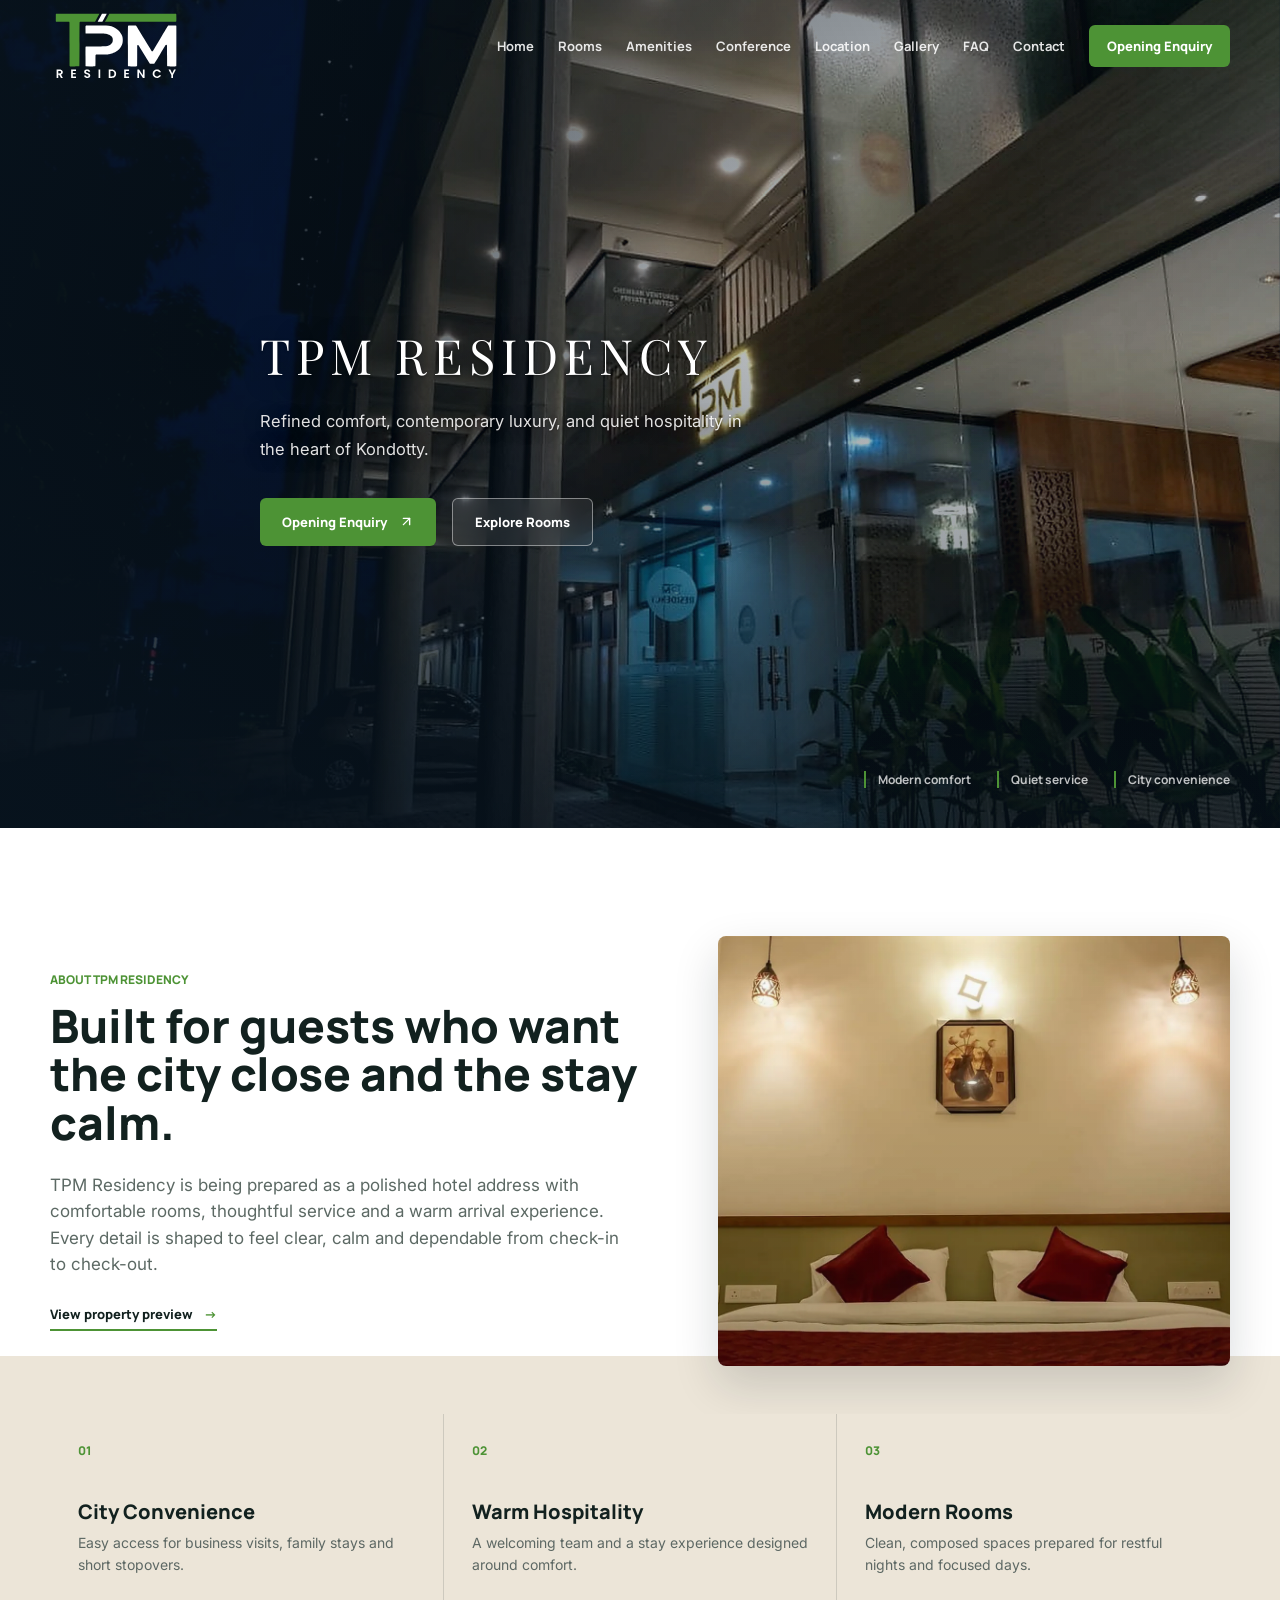
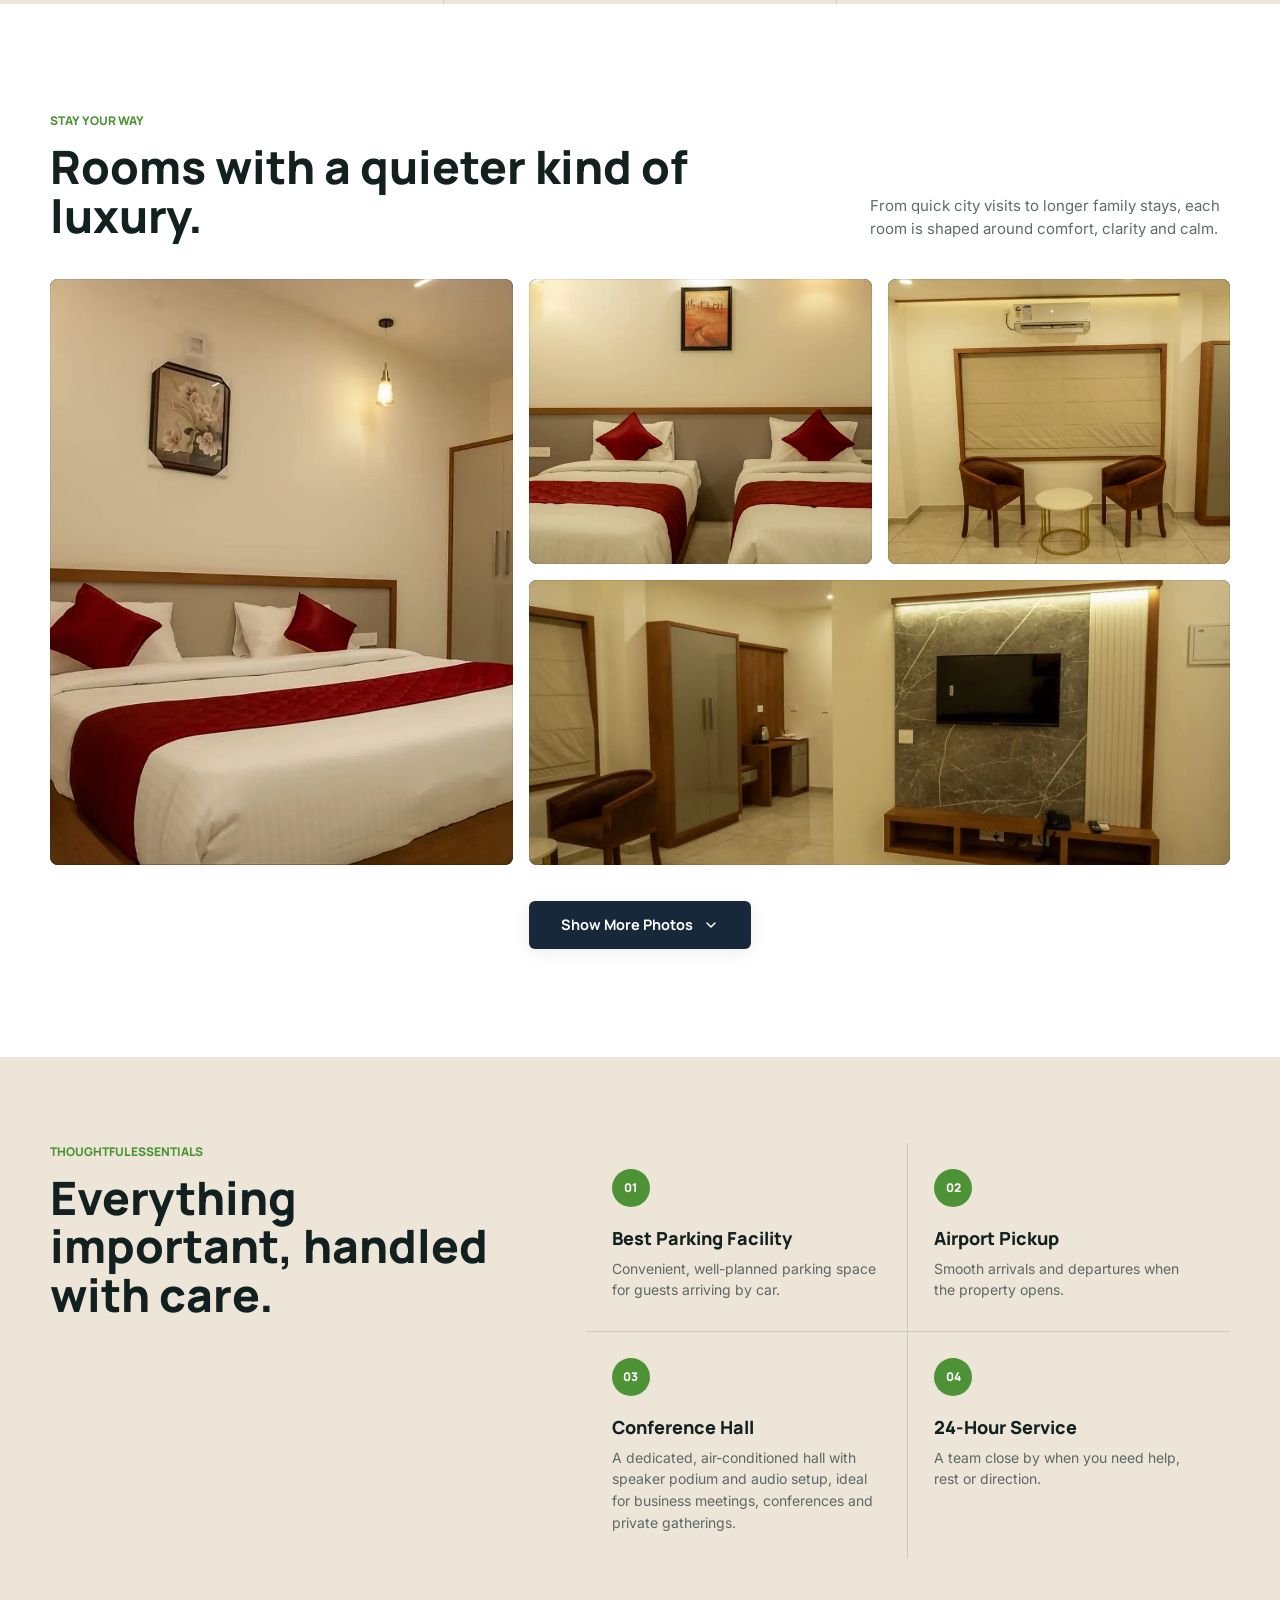
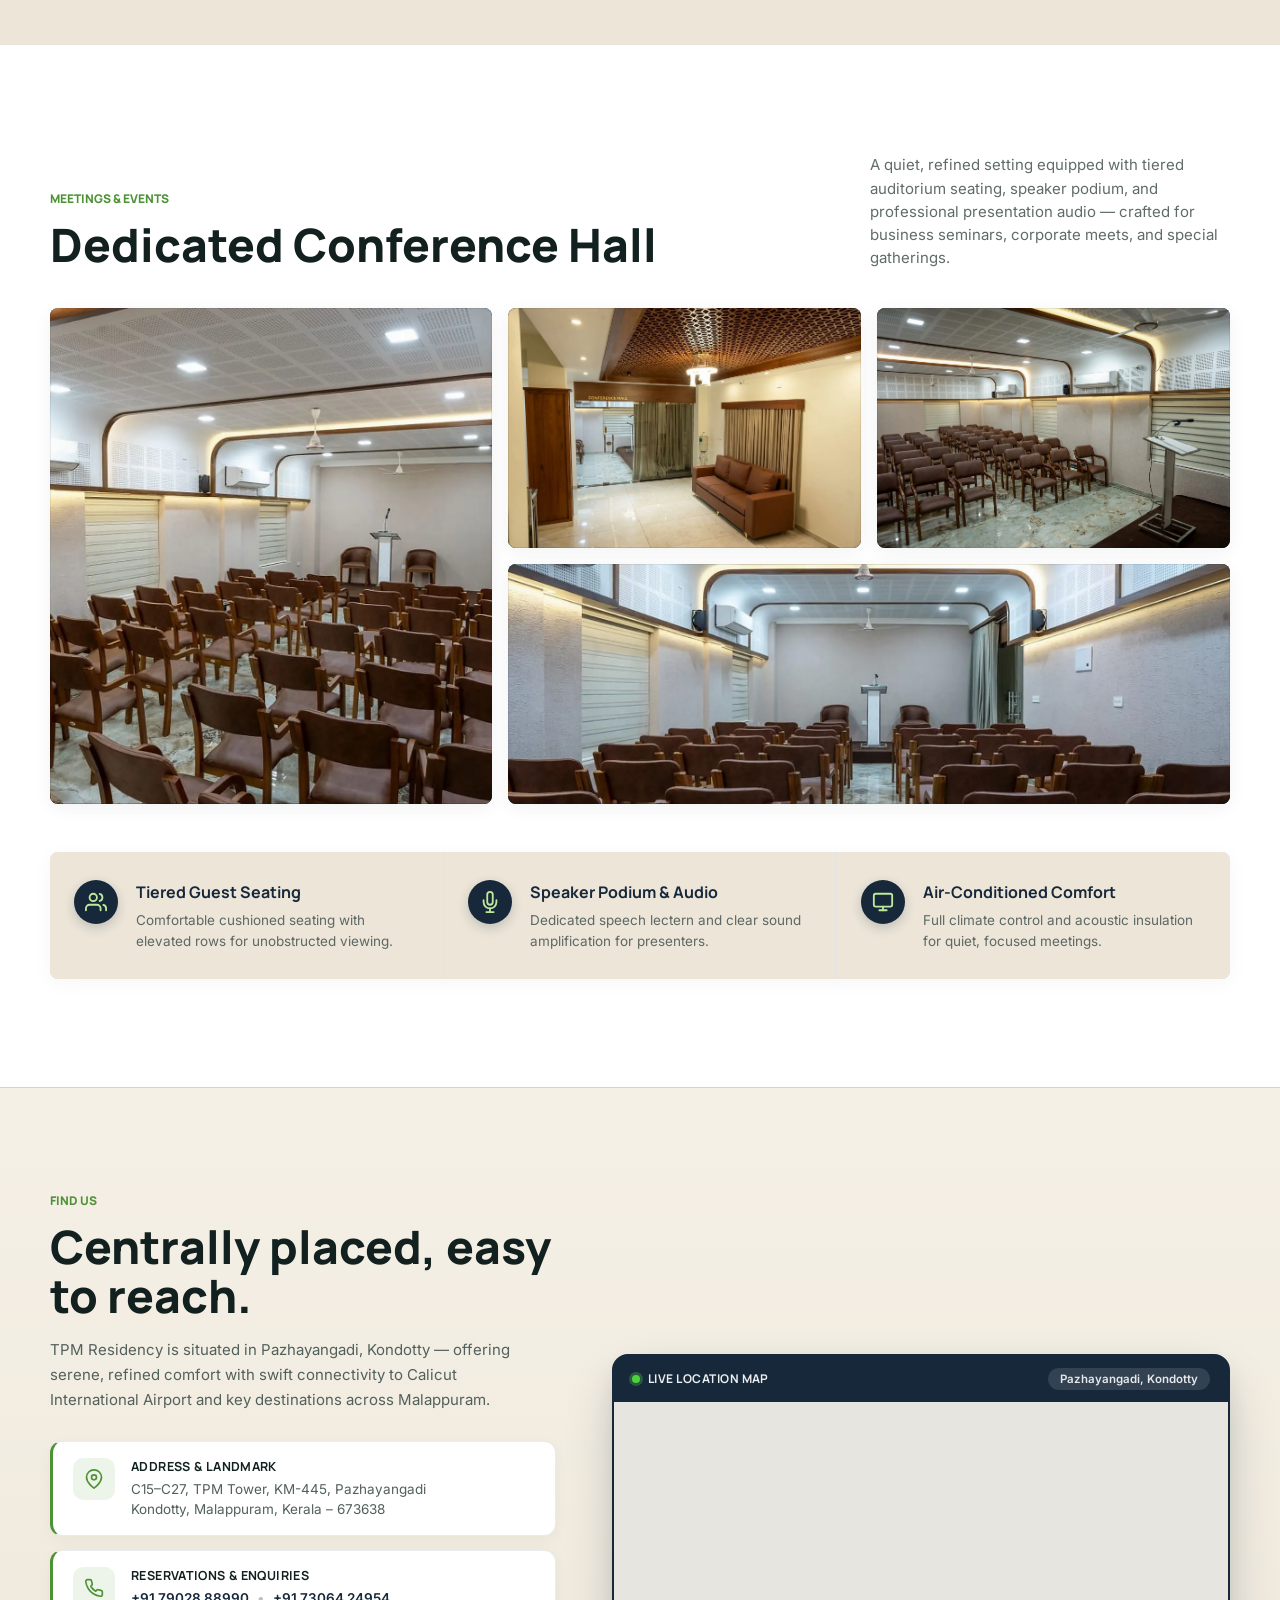
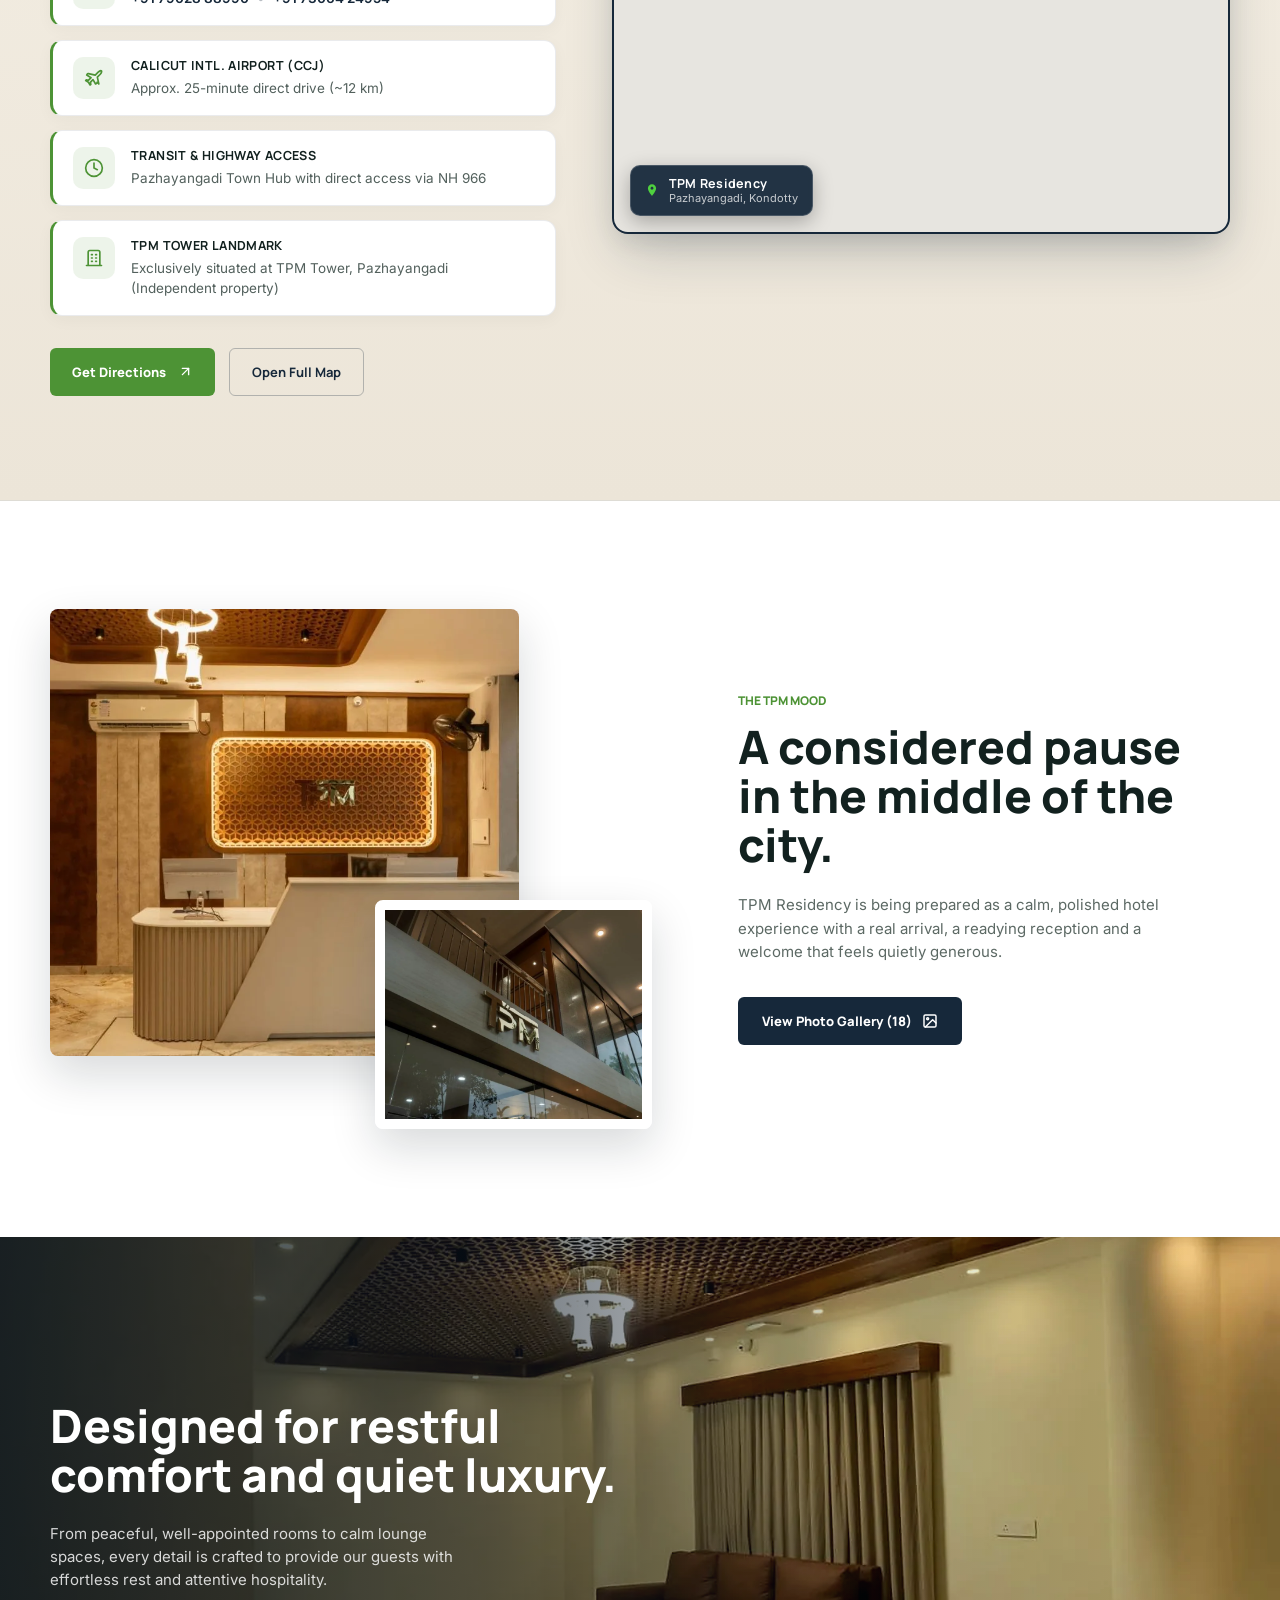
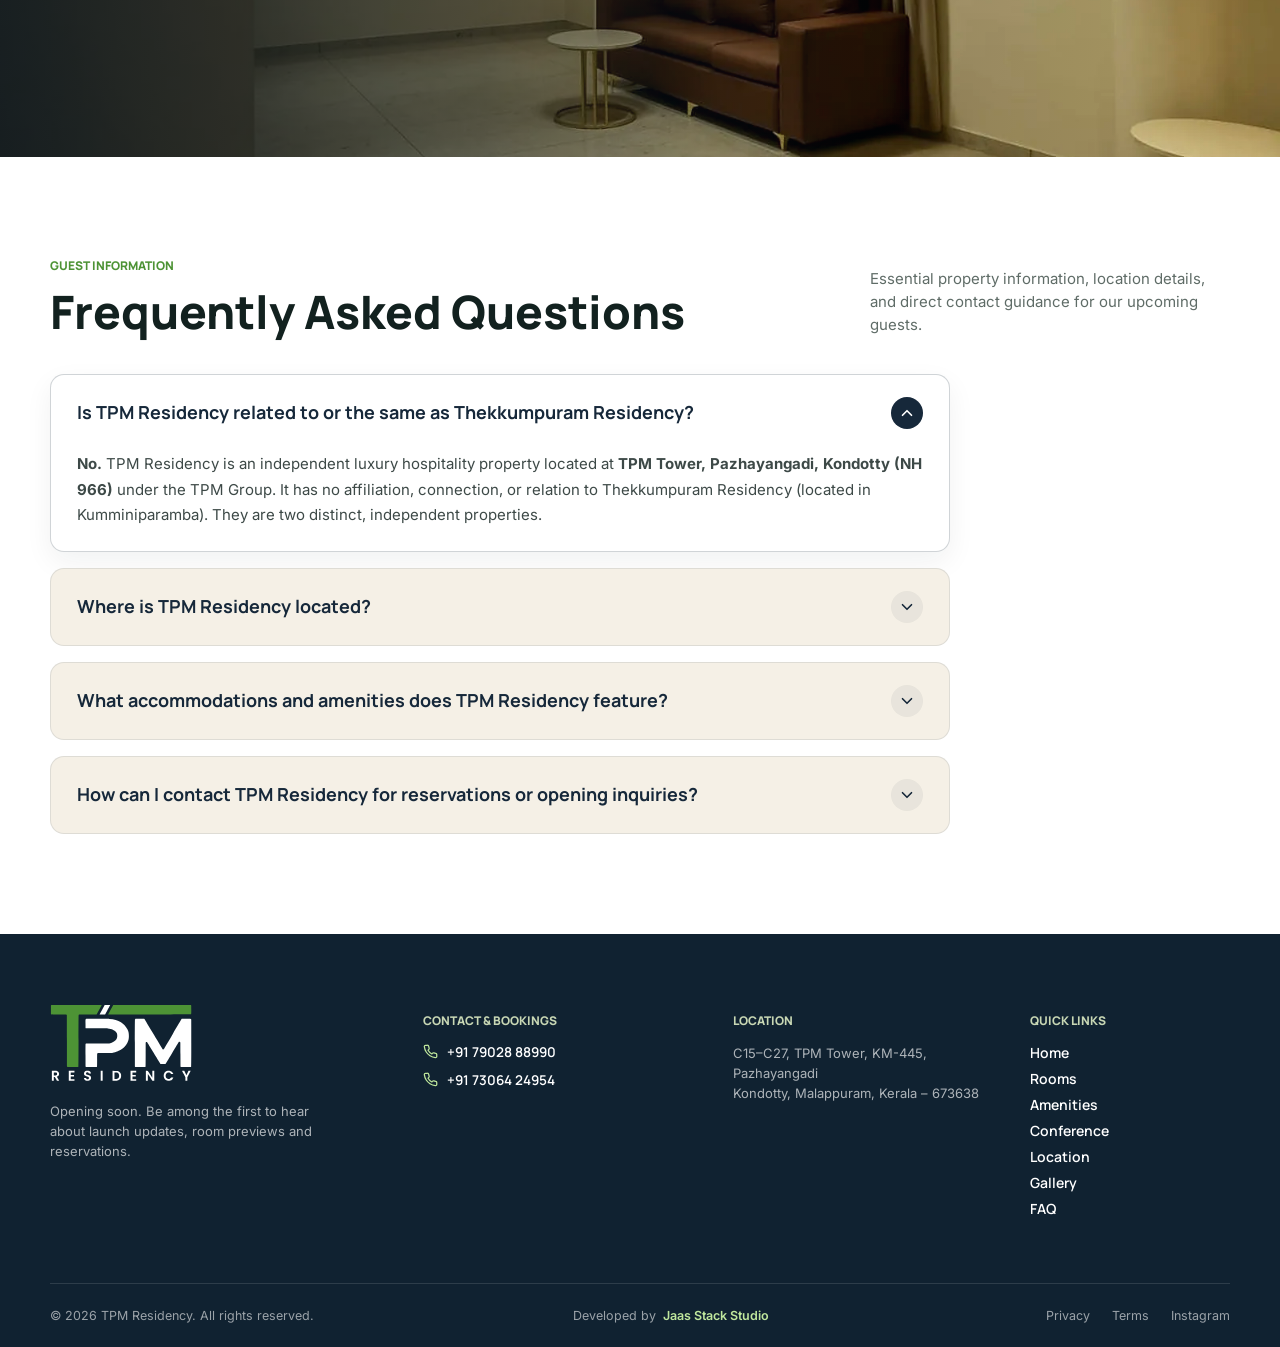
==== index.html @ 8d9a2211 "feat(seo): disambiguate entity from Thekkumpuram, add FAQ section & schema, and update search thumbn" ====
<!doctype html>
<html lang="en">

<head>
  <meta charset="utf-8">
  <meta name="viewport" content="width=device-width, initial-scale=1, viewport-fit=cover">

  <!-- Primary SEO Meta Tags -->
  <title>TPM Residency | Luxury Hotel &amp; Rooms in Kondotty, Malappuram</title>
  <meta name="title" content="TPM Residency | Luxury Hotel &amp; Rooms in Kondotty, Malappuram">
  <meta name="description" content="TPM Residency is a premier hotel in Pazhayangadi, Kondotty offering luxury rooms near Kondotty and Calicut International Airport (CCJ), Malappuram. Modern AC rooms, dedicated conference hall &amp; 24-hour service. Opening soon.">
  <meta name="keywords" content="TPM, TPM Residency, TPM hotel, TPM rooms, hotels near kondotty, hotels in kondotty, rooms near kondotty, rooms in kondotty, hotel booking kondotty, luxury hotel kondotty, hotel in pazhayangadi, hotels near calicut airport, CCJ airport hotel, stay in malappuram kerala">
  <meta name="author" content="TPM Residency">
  <meta name="robots" content="index, follow, max-snippet:-1, max-image-preview:large, max-video-preview:-1">
  <link rel="canonical" href="https://tpmresidency.com/">

  <!-- Open Graph / Facebook / WhatsApp / LinkedIn -->
  <meta property="og:type" content="website">
  <meta property="og:url" content="https://tpmresidency.com/">
  <meta property="og:title" content="TPM Residency | Luxury Hotel &amp; Rooms Near Kondotty">
  <meta property="og:description" content="Contemporary luxury hotel and modern rooms in Pazhayangadi, Kondotty near Calicut International Airport (CCJ), Malappuram. Opening soon.">
  <meta property="og:image" content="https://tpmresidency.com/pictures/Others/photo_2026-10-21_13-35-55.webp">
  <meta property="og:image:secure_url" content="https://tpmresidency.com/pictures/Others/photo_2026-10-21_13-35-55.webp">
  <meta property="og:image:type" content="image/webp">
  <meta property="og:image:width" content="1280">
  <meta property="og:image:height" content="853">
  <meta property="og:image:alt" content="TPM Residency Luxury Hotel Illuminated Front Entrance and Facade in Kondotty">
  <meta property="og:site_name" content="TPM Residency">
  <meta property="og:locale" content="en_IN">

  <!-- Twitter Card -->
  <meta name="twitter:card" content="summary_large_image">
  <meta name="twitter:url" content="https://tpmresidency.com/">
  <meta name="twitter:title" content="TPM Residency | Luxury Hotel &amp; Rooms in Kondotty">
  <meta name="twitter:description" content="Modern luxury rooms, dedicated conference hall and airport proximity at TPM Residency, Pazhayangadi, Kondotty. Opening soon.">
  <meta name="twitter:image" content="https://tpmresidency.com/pictures/Others/photo_2026-10-21_13-35-55.webp">
  <meta name="twitter:image:alt" content="TPM Residency Luxury Hotel Illuminated Front Entrance and Facade in Kondotty">

  <!-- Google Search Result Thumbnail Directive -->
  <meta name="thumbnail" content="https://tpmresidency.com/pictures/Others/photo_2026-10-21_13-35-55.webp">
  <link rel="image_src" href="https://tpmresidency.com/pictures/Others/photo_2026-10-21_13-35-55.webp">

  <!-- Geo-Targeting & Local SEO -->
  <meta name="geo.region" content="IN-KL">
  <meta name="geo.placename" content="Pazhayangadi, Kondotty, Malappuram, Kerala">
  <meta name="geo.position" content="11.148234;75.963185">
  <meta name="ICBM" content="11.148234, 75.963185">

  <!-- Mobile Browser & PWA Styling -->
  <meta name="theme-color" content="#0e1c28">
  <meta name="apple-mobile-web-app-capable" content="yes">
  <meta name="apple-mobile-web-app-status-bar-style" content="black-translucent">
  <meta name="apple-mobile-web-app-title" content="TPM Residency">
  <meta name="format-detection" content="telephone=no">

  <!-- Favicons & Touch Icons -->
  <link rel="icon" href="/favicon.ico" sizes="any">
  <link rel="icon" type="image/svg+xml" href="/Logo%20folder/tpm-residency-logo.svg">
  <link rel="icon" type="image/png" sizes="48x48" href="/favicon-48x48.png">
  <link rel="icon" type="image/png" sizes="192x192" href="/favicon-192x192.png">
  <link rel="apple-touch-icon" sizes="180x180" href="/apple-touch-icon.png">
  <link rel="manifest" href="/site.webmanifest">

  <!-- Fonts Preconnect & Stylesheet -->
  <link rel="preconnect" href="https://fonts.googleapis.com">
  <link rel="preconnect" href="https://fonts.gstatic.com" crossorigin>
  <link
    href="https://fonts.googleapis.com/css2?family=Manrope:wght@400;500;600;700;800&family=Inter:wght@400;500;600;700&family=Playfair+Display:wght@400;500;600;700&display=swap"
    rel="stylesheet">
  <link rel="preload" as="image" type="image/webp" href="assets/tpm-hero-entrance.webp">
  <link rel="stylesheet" href="styles.css?v=8.0">

  <!-- Schema.org Structured Data (JSON-LD) for Rich Google Search Snippets & Disambiguation -->
  <script type="application/ld+json">
  {
    "@context": "https://schema.org",
    "@type": "Hotel",
    "name": "TPM Residency",
    "legalName": "TPM Residency",
    "alternateName": [
      "TPM",
      "TPM Hotel",
      "TPM Residency Kondotty",
      "TPM Rooms Kondotty",
      "TPM Tower Kondotty"
    ],
    "disambiguatingDescription": "TPM Residency is an independent premier hotel located at TPM Tower, Pazhayangadi, Kondotty, Malappuram. It is an independent establishment under the TPM Group and is completely separate from and not affiliated with or known as Thekkumpuram Residency in Kumminiparamba.",
    "url": "https://tpmresidency.com/",
    "logo": "https://tpmresidency.com/Logo%20folder/tpm-residency-logo.svg",
    "image": [
      "https://tpmresidency.com/pictures/Others/photo_2026-10-21_13-35-55.webp",
      "https://tpmresidency.com/pictures/building_clean.webp"
    ],
    "photo": "https://tpmresidency.com/pictures/Others/photo_2026-10-21_13-35-55.webp",
    "primaryImageOfPage": {
      "@type": "ImageObject",
      "contentUrl": "https://tpmresidency.com/pictures/Others/photo_2026-10-21_13-35-55.webp",
      "url": "https://tpmresidency.com/pictures/Others/photo_2026-10-21_13-35-55.webp",
      "width": 1280,
      "height": 853,
      "caption": "TPM Residency Luxury Hotel Illuminated Front Entrance and Facade - Pazhayangadi, Kondotty"
    },
    "description": "TPM Residency is a premier luxury hotel in Pazhayangadi, Kondotty offering modern AC rooms near Calicut International Airport (CCJ), Malappuram. Modern AC rooms, dedicated conference hall & 24-hour service.",
    "telephone": "+91 79028 88990",
    "email": "tpmresidency@gmail.com",
    "address": {
      "@type": "PostalAddress",
      "streetAddress": "C15-C27, TPM Tower, KM-445, Pazhayangadi",
      "addressLocality": "Kondotty",
      "addressRegion": "Kerala",
      "postalCode": "673638",
      "addressCountry": "IN"
    },
    "geo": {
      "@type": "GeoCoordinates",
      "latitude": 11.148234,
      "longitude": 75.963185
    },
    "hasMap": "https://maps.app.goo.gl/NvBLo88pH2fmMWxT8",
    "parentOrganization": {
      "@type": "Organization",
      "name": "TPM Group",
      "url": "https://tpmresidency.com/"
    },
    "sameAs": [
      "https://maps.app.goo.gl/NvBLo88pH2fmMWxT8"
    ],
    "amenityFeature": [
      {
        "@type": "LocationFeatureSpecification",
        "name": "parking",
        "value": true
      },
      {
        "@type": "LocationFeatureSpecification",
        "name": "conference hall",
        "value": true
      },
      {
        "@type": "LocationFeatureSpecification",
        "name": "24-hour service",
        "value": true
      },
      {
        "@type": "LocationFeatureSpecification",
        "name": "airport pickup",
        "value": true
      }
    ]
  }
  </script>

  <!-- FAQ Structured Data for Google Search & AI Overviews -->
  <script type="application/ld+json">
  {
    "@context": "https://schema.org",
    "@type": "FAQPage",
    "mainEntity": [
      {
        "@type": "Question",
        "name": "Where is TPM Residency located?",
        "acceptedAnswer": {
          "@type": "Answer",
          "text": "TPM Residency is located at TPM Tower (C15–C27), KM-445, Pazhayangadi Town Hub, Kondotty, Malappuram, Kerala 673638, with direct frontage on NH 966 and convenient proximity to Calicut International Airport (CCJ)."
        }
      },
      {
        "@type": "Question",
        "name": "Is TPM Residency the same as Thekkumpuram Residency?",
        "acceptedAnswer": {
          "@type": "Answer",
          "text": "No. TPM Residency is an independent hotel located at TPM Tower, Pazhayangadi, Kondotty. It is not affiliated, associated, or connected with Thekkumpuram Residency situated in Kumminiparamba."
        }
      },
      {
        "@type": "Question",
        "name": "What room types and facilities does TPM Residency offer?",
        "acceptedAnswer": {
          "@type": "Answer",
          "text": "TPM Residency features contemporary air-conditioned guest rooms, executive suites, a dedicated conference and banquet hall, 24-hour front desk assistance, private parking, and premium hospitality amenities."
        }
      },
      {
        "@type": "Question",
        "name": "How can I contact TPM Residency for reservations or inquiries?",
        "acceptedAnswer": {
          "@type": "Answer",
          "text": "You can contact TPM Residency directly via telephone at +91 79028 88990 or +91 73064 24954, or by email at tpmresidency@gmail.com."
        }
      }
    ]
  }
  </script>
</head>

<body>
  <header class="site-header" id="top">
    <nav class="nav wrap" aria-label="Main navigation">
      <a class="brand" href="#top" aria-label="TPM Residency home">
        <img src="Logo%20folder/tpm-residency-logo.svg" alt="TPM Residency - Luxury Hotel in Kondotty" width="140" height="70">
      </a>

      <button class="menu-toggle" aria-expanded="false" aria-controls="nav-links" type="button">
        <span></span>
        <span></span>
        <span></span>
        <span class="sr-only">Open menu</span>
      </button>

      <div class="nav-links" id="nav-links">
        <a href="#top">Home</a>
        <a href="#rooms">Rooms</a>
        <a href="#amenities">Amenities</a>
        <a href="#conference">Conference</a>
        <a href="#location">Location</a>
        <a href="#gallery">Gallery</a>
        <a href="#faq">FAQ</a>
        <a href="#contact">Contact</a>
        <a class="button nav-button" href="#contact">Opening Enquiry</a>
      </div>
    </nav>
  </header>

  <main>
    <section class="hero" aria-label="TPM Residency coming soon">
      <div class="hero-media" aria-hidden="true">
        <div class="hero-slide hero-slide-1 active"></div>
        <div class="hero-slide hero-slide-2"></div>
        <div class="hero-slide hero-slide-3"></div>
      </div>
      <div class="hero-shade" aria-hidden="true"></div>

      <button class="hero-arrow hero-arrow-prev" aria-label="Previous slide" type="button">
        <svg width="22" height="22" viewBox="0 0 24 24" fill="none" stroke="currentColor" stroke-width="2.2"
          stroke-linecap="round" stroke-linejoin="round">
          <polyline points="15 18 9 12 15 6" />
        </svg>
      </button>
      <button class="hero-arrow hero-arrow-next" aria-label="Next slide" type="button">
        <svg width="22" height="22" viewBox="0 0 24 24" fill="none" stroke="currentColor" stroke-width="2.2"
          stroke-linecap="round" stroke-linejoin="round">
          <polyline points="9 6 15 12 9 18" />
        </svg>
      </button>

      <div class="wrap hero-content">
        <h1 class="hero-title">
          <span class="title-main">TPM Residency</span>
        </h1>

        <p class="hero-copy">Refined comfort, contemporary luxury, and quiet hospitality in the heart of Kondotty.</p>

        <div class="hero-actions">
          <a class="button" href="#contact">
            Opening Enquiry
            <svg width="15" height="15" viewBox="0 0 24 24" fill="none" stroke="currentColor" stroke-width="2.2"
              stroke-linecap="round" stroke-linejoin="round" aria-hidden="true">
              <line x1="7" y1="17" x2="17" y2="7" />
              <polyline points="7 7 17 7 17 17" />
            </svg>
          </a>
          <a class="button ghost-button" href="#rooms">Explore Rooms</a>
        </div>
      </div>

      <div class="hero-footer wrap" aria-hidden="true">
        <span>Modern comfort</span>
        <span>Quiet service</span>
        <span>City convenience</span>
      </div>
    </section>

    <section class="about section" aria-labelledby="about-title">
      <div class="wrap about-grid">
        <div class="about-copy">
          <p class="eyebrow">About TPM Residency</p>
          <h2 id="about-title">Built for guests who want the city close and the stay calm.</h2>
          <p>TPM Residency is being prepared as a polished hotel address with comfortable rooms, thoughtful service and
            a warm arrival experience. Every detail is shaped to feel clear, calm and dependable from check-in to
            check-out.</p>
          <div class="about-actions">
            <a class="text-link" href="#gallery">View property preview <span aria-hidden="true">-&gt;</span></a>
          </div>
        </div>

        <div class="about-visual" aria-label="TPM Residency luxury bedroom atmosphere preview">
        </div>
      </div>

      <div class="wrap about-highlights" aria-label="TPM Residency highlights">
        <div>
          <span>01</span>
          <h3>City Convenience</h3>
          <p>Easy access for business visits, family stays and short stopovers.</p>
        </div>
        <div>
          <span>02</span>
          <h3>Warm Hospitality</h3>
          <p>A welcoming team and a stay experience designed around comfort.</p>
        </div>
        <div>
          <span>03</span>
          <h3>Modern Rooms</h3>
          <p>Clean, composed spaces prepared for restful nights and focused days.</p>
        </div>
      </div>

    </section>

    <section class="rooms section wrap" id="rooms">
      <div class="section-top">
        <div>
          <p class="eyebrow">Stay your way</p>
          <h2>Rooms with a quieter kind of luxury.</h2>
        </div>
        <p>From quick city visits to longer family stays, each room is shaped around comfort, clarity and calm.</p>
      </div>

      <div class="room-grid">
        <div class="room room-master" aria-label="TPM Residency Deluxe King Bedroom" role="button" tabindex="0" title="Click to view photo"></div>
        <div class="room room-1" aria-label="TPM Residency Twin Bedroom" role="button" tabindex="0" title="Click to view photo"></div>
        <div class="room room-2" aria-label="TPM Residency In-Room Seating and Lounge" role="button" tabindex="0" title="Click to view photo"></div>
        <div class="room room-3" aria-label="TPM Residency TV Feature Wall and Amenities" role="button" tabindex="0" title="Click to view photo"></div>
      </div>

      <div class="room-grid-more" id="moreRoomsGrid" hidden>
        <div class="room room-4" aria-label="TPM Residency King Bed & Window View" role="button" tabindex="0" title="Click to view photo"></div>
        <div class="room room-5" aria-label="TPM Residency Vanity Desk and Entry Lounge" role="button" tabindex="0" title="Click to view photo"></div>
        <div class="room room-6" aria-label="TPM Residency Modern Attached Bathroom" role="button" tabindex="0" title="Click to view photo"></div>
        <div class="room room-7" aria-label="TPM Residency Bathroom Washbasin & Mirror" role="button" tabindex="0" title="Click to view photo"></div>
      </div>

      <div class="rooms-actions">
        <button class="button dark-button show-more-rooms-btn" id="toggleMoreRoomsBtn" type="button" aria-expanded="false" aria-controls="moreRoomsGrid">
          <span>Show More Photos</span>
          <svg class="chevron-icon" width="16" height="16" viewBox="0 0 24 24" fill="none" stroke="currentColor" stroke-width="2.2" stroke-linecap="round" stroke-linejoin="round" aria-hidden="true">
            <polyline points="6 9 12 15 18 9"></polyline>
          </svg>
        </button>
      </div>
    </section>

    <section class="amenities" id="amenities">
      <div class="wrap amenity-wrap">
        <div>
          <p class="eyebrow">Thoughtful essentials</p>
          <h2>Everything important, handled with care.</h2>
        </div>

        <div class="amenity-list">
          <div>
            <span class="amenity-icon">01</span>
            <h3>Best Parking Facility</h3>
            <p>Convenient, well-planned parking space for guests arriving by car.</p>
          </div>
          <div>
            <span class="amenity-icon">02</span>
            <h3>Airport Pickup</h3>
            <p>Smooth arrivals and departures when the property opens.</p>
          </div>
          <div>
            <span class="amenity-icon">03</span>
            <h3>Conference Hall</h3>
            <p>A dedicated, air-conditioned hall with speaker podium and audio setup, ideal for business meetings, conferences and private gatherings.</p>
          </div>
          <div>
            <span class="amenity-icon">04</span>
            <h3>24-Hour Service</h3>
            <p>A team close by when you need help, rest or direction.</p>
          </div>
        </div>
      </div>
    </section>

    <section class="conference-section" id="conference">
      <div class="wrap">
        <div class="section-top">
          <div>
            <p class="eyebrow">Meetings &amp; Events</p>
            <h2>Dedicated Conference Hall</h2>
          </div>
          <p class="section-intro">A quiet, refined setting equipped with tiered auditorium seating, speaker podium, and professional presentation audio — crafted for business seminars, corporate meets, and special gatherings.</p>
        </div>

        <div class="conference-grid">
          <div class="conference-card conf-card-master" tabindex="0" role="button" aria-label="Tiered Auditorium Seating &amp; Stage" title="Click to view full photo">
            <img src="assets/tpm-conf-main.webp" alt="TPM Residency conference hall with tiered executive seating and stage" loading="lazy" width="800" height="600">
          </div>

          <div class="conference-card conf-card-entrance" tabindex="0" role="button" aria-label="Conference Hall Reception &amp; Foyer" title="Click to view full photo">
            <img src="assets/tpm-conf-entrance.webp" alt="TPM Residency conference hall private entrance and welcome foyer" loading="lazy" width="600" height="400">
          </div>

          <div class="conference-card conf-card-podium" tabindex="0" role="button" aria-label="Speaker Stage &amp; Audio Podium" title="Click to view full photo">
            <img src="assets/tpm-conf-podium.webp" alt="TPM Residency speaker stage, podium with microphone and acoustic setup" loading="lazy" width="600" height="400">
          </div>

          <div class="conference-card conf-card-hall" tabindex="0" role="button" aria-label="Auditorium Seating &amp; Acoustic Ceiling" title="Click to view full photo">
            <img src="assets/tpm-conf-hall.webp" alt="TPM Residency conference hall seating rows and acoustic ceiling" loading="lazy" width="800" height="400">
          </div>
        </div>

        <div class="conference-features">
          <div class="conf-feat-item">
            <span class="conf-feat-icon" aria-hidden="true">
              <svg width="22" height="22" viewBox="0 0 24 24" fill="none" stroke="currentColor" stroke-width="2" stroke-linecap="round" stroke-linejoin="round">
                <path d="M17 21v-2a4 4 0 0 0-4-4H5a4 4 0 0 0-4 4v2"></path>
                <circle cx="9" cy="7" r="4"></circle>
                <path d="M23 21v-2a4 4 0 0 0-3-3.87"></path>
                <path d="M16 3.13a4 4 0 0 1 0 7.75"></path>
              </svg>
            </span>
            <div>
              <h4>Tiered Guest Seating</h4>
              <p>Comfortable cushioned seating with elevated rows for unobstructed viewing.</p>
            </div>
          </div>

          <div class="conf-feat-item">
            <span class="conf-feat-icon" aria-hidden="true">
              <svg width="22" height="22" viewBox="0 0 24 24" fill="none" stroke="currentColor" stroke-width="2" stroke-linecap="round" stroke-linejoin="round">
                <path d="M12 1a3 3 0 0 0-3 3v8a3 3 0 0 0 6 0V4a3 3 0 0 0-3-3z"></path>
                <path d="M19 10v2a7 7 0 0 1-14 0v-2"></path>
                <line x1="12" y1="19" x2="12" y2="23"></line>
                <line x1="8" y1="23" x2="16" y2="23"></line>
              </svg>
            </span>
            <div>
              <h4>Speaker Podium &amp; Audio</h4>
              <p>Dedicated speech lectern and clear sound amplification for presenters.</p>
            </div>
          </div>

          <div class="conf-feat-item">
            <span class="conf-feat-icon" aria-hidden="true">
              <svg width="22" height="22" viewBox="0 0 24 24" fill="none" stroke="currentColor" stroke-width="2" stroke-linecap="round" stroke-linejoin="round">
                <rect x="2" y="3" width="20" height="14" rx="2" ry="2"></rect>
                <line x1="8" y1="21" x2="16" y2="21"></line>
                <line x1="12" y1="17" x2="12" y2="21"></line>
              </svg>
            </span>
            <div>
              <h4>Air-Conditioned Comfort</h4>
              <p>Full climate control and acoustic insulation for quiet, focused meetings.</p>
            </div>
          </div>
        </div>
      </div>
    </section>

    <section class="location-section" id="location" aria-labelledby="location-title">
      <div class="wrap location-grid">
        <div class="location-copy">
          <p class="eyebrow">Find us</p>
          <h2 id="location-title">Centrally placed, easy to reach.</h2>
          <p>TPM Residency is situated in Pazhayangadi, Kondotty — offering serene, refined comfort with swift
            connectivity to Calicut International Airport and key destinations across Malappuram.</p>

          <div class="location-details">
            <div class="location-card">
              <span class="location-icon" aria-hidden="true">
                <svg width="20" height="20" viewBox="0 0 24 24" fill="none" stroke="currentColor" stroke-width="2"
                  stroke-linecap="round" stroke-linejoin="round">
                  <path d="M21 10c0 7-9 13-9 13s-9-6-9-13a9 9 0 0 1 18 0z" />
                  <circle cx="12" cy="10" r="3" />
                </svg>
              </span>
              <div class="location-card-content">
                <strong>Address &amp; Landmark</strong>
                <p>C15–C27, TPM Tower, KM-445, Pazhayangadi<br>Kondotty, Malappuram, Kerala – 673638</p>
              </div>
            </div>

            <div class="location-card">
              <span class="location-icon" aria-hidden="true">
                <svg width="20" height="20" viewBox="0 0 24 24" fill="none" stroke="currentColor" stroke-width="2"
                  stroke-linecap="round" stroke-linejoin="round">
                  <path
                    d="M22 16.92v3a2 2 0 0 1-2.18 2 19.79 19.79 0 0 1-8.63-3.07 19.5 19.5 0 0 1-6-6 19.79 19.79 0 0 1-3.07-8.67A2 2 0 0 1 4.11 2h3a2 2 0 0 1 2 1.72 12.84 12.84 0 0 0 .7 2.81 2 2 0 0 1-.45 2.11L8.09 9.91a16 16 0 0 0 6 6l1.27-1.27a2 2 0 0 1 2.11-.45 12.84 12.84 0 0 0 2.81.7A2 2 0 0 1 22 16.92z" />
                </svg>
              </span>
              <div class="location-card-content">
                <strong>Reservations &amp; Enquiries</strong>
                <p class="contact-links-inline">
                  <a href="tel:+917902888990" class="location-tel-link">+91 79028 88990</a>
                  <span class="contact-divider" aria-hidden="true">&bull;</span>
                  <a href="tel:+917306424954" class="location-tel-link">+91 73064 24954</a>
                </p>
              </div>
            </div>

            <div class="location-card">
              <span class="location-icon" aria-hidden="true">
                <svg width="20" height="20" viewBox="0 0 24 24" fill="none" stroke="currentColor" stroke-width="2"
                  stroke-linecap="round" stroke-linejoin="round">
                  <path
                    d="M17.8 19.2 16 11l3.5-3.5C21 6 21.5 4 21 3.5c-.5-.5-2.5 0-4 1.5L13.5 8.5 5.3 6.7c-.7-.1-1.3.2-1.6.8l-.5 1 5.3 3.1-3 3-2.2-.4c-.4-.1-.8.1-1 .4l-.3.5 3.3 2 2 3.3.5-.3c.3-.2.5-.6.4-1l-.4-2.2 3-3 3.1 5.3 1-.5c.6-.3.9-.9.8-1.6z" />
                </svg>
              </span>
              <div class="location-card-content">
                <strong>Calicut Intl. Airport (CCJ)</strong>
                <p>Approx. 25-minute direct drive (~12 km)</p>
              </div>
            </div>

            <div class="location-card">
              <span class="location-icon" aria-hidden="true">
                <svg width="20" height="20" viewBox="0 0 24 24" fill="none" stroke="currentColor" stroke-width="2"
                  stroke-linecap="round" stroke-linejoin="round">
                  <circle cx="12" cy="12" r="10" />
                  <polyline points="12 6 12 12 16 14" />
                </svg>
              </span>
              <div class="location-card-content">
                <strong>Transit &amp; Highway Access</strong>
                <p>Pazhayangadi Town Hub with direct access via NH 966</p>
              </div>
            </div>

            <div class="location-card">
              <span class="location-icon" aria-hidden="true">
                <svg width="20" height="20" viewBox="0 0 24 24" fill="none" stroke="currentColor" stroke-width="2"
                  stroke-linecap="round" stroke-linejoin="round">
                  <path d="M3 21h18M9 8h1M9 12h1M9 16h1M14 8h1M14 12h1M14 16h1M5 21V5a2 2 0 0 1 2-2h10a2 2 0 0 1 2 2v16"/>
                </svg>
              </span>
              <div class="location-card-content">
                <strong>TPM Tower Landmark</strong>
                <p>Exclusively situated at TPM Tower, Pazhayangadi (Independent property)</p>
              </div>
            </div>
          </div>

          <div class="location-actions">
            <a class="button" href="https://maps.app.goo.gl/NvBLo88pH2fmMWxT8" target="_blank" rel="noopener noreferrer">
              Get Directions
              <svg width="15" height="15" viewBox="0 0 24 24" fill="none" stroke="currentColor" stroke-width="2.2"
                stroke-linecap="round" stroke-linejoin="round" aria-hidden="true">
                <line x1="7" y1="17" x2="17" y2="7" />
                <polyline points="7 7 17 7 17 17" />
              </svg>
            </a>
            <a class="location-secondary-btn"
              href="https://maps.app.goo.gl/NvBLo88pH2fmMWxT8" target="_blank" rel="noopener noreferrer">
              Open Full Map
            </a>
          </div>
        </div>

        <div class="location-map-wrapper">
          <div class="location-map-frame">
            <div class="map-frame-header">
              <div class="map-frame-indicator">
                <span class="map-live-dot" aria-hidden="true"></span>
                <span>Live Location Map</span>
              </div>
              <a class="map-frame-chip"
                href="https://maps.app.goo.gl/NvBLo88pH2fmMWxT8" target="_blank" rel="noopener noreferrer">Pazhayangadi,
                Kondotty</a>
            </div>

            <div class="location-map">
              <iframe
                src="https://www.google.com/maps/embed?pb=!1m18!1m12!1m3!1d3914.887754516246!2d75.9606101!3d11.1482335!2m3!1f0!2f0!3f0!3m2!1i1024!2i768!4f13.1!3m3!1m2!1s0x3ba64fb23d04f071%3A0xe24d9257589bd4ae!2sTPM%20RESIDENCY!5e0!3m2!1sen!2sin!4v1729560000000!5m2!1sen!2sin"
                width="100%" height="100%" style="border:0;" allowfullscreen="" loading="lazy"
                referrerpolicy="no-referrer-when-downgrade"
                title="TPM Residency location in Pazhayangadi, Kondotty on Google Maps">
              </iframe>

              <a class="map-floating-badge"
                href="https://maps.app.goo.gl/NvBLo88pH2fmMWxT8" target="_blank" rel="noopener noreferrer"
                title="Open TPM Residency in Google Maps">
                <span class="badge-pin-icon" aria-hidden="true">
                  <svg width="14" height="14" viewBox="0 0 24 24" fill="currentColor">
                    <path
                      d="M12 2C8.13 2 5 5.13 5 9c0 5.25 7 13 7 13s7-7.75 7-13c0-3.87-3.13-7-7-7zm0 9.5c-1.38 0-2.5-1.12-2.5-2.5s1.12-2.5 2.5-2.5 2.5 1.12 2.5 2.5-1.12 2.5-2.5 2.5z" />
                  </svg>
                </span>
                <div class="badge-text">
                  <strong>TPM Residency</strong>
                  <span>Pazhayangadi, Kondotty</span>
                </div>
              </a>
            </div>
          </div>
        </div>
      </div>
    </section>

    <section class="story section wrap" id="gallery">
      <div class="story-images">
        <div class="story-photo main-photo" aria-label="TPM Residency reception desk preview" role="button" tabindex="0"
          title="Click to view full photo gallery">
          <img src="pictures/Reception/photo_2026-10-21_13-28-22.webp" alt="TPM Residency illuminated reception counter and luxury hotel lobby in Kondotty" width="600" height="450" class="sr-only" loading="lazy" decoding="async">
        </div>
        <div class="story-photo small-photo" aria-label="TPM Residency gold architectural facade preview" role="button" tabindex="0"
          title="Click to view full photo gallery">
          <img src="pictures/Others/photo_2026-10-21_13-28-59.webp" alt="TPM Residency hotel gold architectural facade and glass entrance in Kondotty" width="400" height="300" class="sr-only" loading="lazy" decoding="async">
        </div>
      </div>

      <div class="story-copy">
        <p class="eyebrow">The TPM mood</p>
        <h2>A considered pause in the middle of the city.</h2>
        <p>TPM Residency is being prepared as a calm, polished hotel experience with a real arrival, a readying
          reception and a welcome that feels quietly generous.</p>
        <button class="button dark-button gallery-open-btn" id="openGalleryBtn" type="button">
          View Photo Gallery (18)
          <svg width="16" height="16" viewBox="0 0 24 24" fill="none" stroke="currentColor" stroke-width="2.2"
            stroke-linecap="round" stroke-linejoin="round" aria-hidden="true">
            <rect x="3" y="3" width="18" height="18" rx="2" ry="2" />
            <circle cx="8.5" cy="8.5" r="1.5" />
            <polyline points="21 15 16 10 5 21" />
          </svg>
        </button>
      </div>
    </section>

    <section class="dining-banner" id="dining">
      <div class="dining-media" aria-hidden="true"></div>
      <div class="wrap dining-content">
        <h2>Designed for restful comfort and quiet luxury.</h2>
        <p>From peaceful, well-appointed rooms to calm lounge spaces, every detail is crafted to provide our guests with effortless rest and attentive hospitality.
        </p>
      </div>
    </section>
    <section class="faq section wrap" id="faq" aria-labelledby="faq-title">
      <div class="section-top">
        <div>
          <p class="eyebrow">Guest Information</p>
          <h2 id="faq-title">Frequently Asked Questions</h2>
        </div>
        <p>Essential property information, location details, and direct contact guidance for our upcoming guests.</p>
      </div>

      <div class="faq-accordion">
        <details class="faq-item" open>
          <summary class="faq-summary">
            <span class="faq-question">Is TPM Residency related to or the same as Thekkumpuram Residency?</span>
            <span class="faq-chevron" aria-hidden="true">
              <svg width="18" height="18" viewBox="0 0 24 24" fill="none" stroke="currentColor" stroke-width="2.2" stroke-linecap="round" stroke-linejoin="round">
                <polyline points="6 9 12 15 18 9"></polyline>
              </svg>
            </span>
          </summary>
          <div class="faq-answer">
            <p><strong>No.</strong> TPM Residency is an independent luxury hospitality property located at <strong>TPM Tower, Pazhayangadi, Kondotty (NH 966)</strong> under the TPM Group. It has no affiliation, connection, or relation to Thekkumpuram Residency (located in Kumminiparamba). They are two distinct, independent properties.</p>
          </div>
        </details>

        <details class="faq-item">
          <summary class="faq-summary">
            <span class="faq-question">Where is TPM Residency located?</span>
            <span class="faq-chevron" aria-hidden="true">
              <svg width="18" height="18" viewBox="0 0 24 24" fill="none" stroke="currentColor" stroke-width="2.2" stroke-linecap="round" stroke-linejoin="round">
                <polyline points="6 9 12 15 18 9"></polyline>
              </svg>
            </span>
          </summary>
          <div class="faq-answer">
            <p>TPM Residency is located at <strong>C15–C27, TPM Tower, KM-445, Pazhayangadi Town Hub, Kondotty, Malappuram, Kerala – 673638</strong>. Our property has direct highway access via NH 966 and is approximately 10 to 15 minutes drive from Calicut International Airport (CCJ).</p>
          </div>
        </details>

        <details class="faq-item">
          <summary class="faq-summary">
            <span class="faq-question">What accommodations and amenities does TPM Residency feature?</span>
            <span class="faq-chevron" aria-hidden="true">
              <svg width="18" height="18" viewBox="0 0 24 24" fill="none" stroke="currentColor" stroke-width="2.2" stroke-linecap="round" stroke-linejoin="round">
                <polyline points="6 9 12 15 18 9"></polyline>
              </svg>
            </span>
          </summary>
          <div class="faq-answer">
            <p>TPM Residency offers contemporary air-conditioned rooms and suites, dedicated 24-hour guest assistance, an executive conference hall, private secure parking, power backup, and quiet lounge spaces crafted for both airport stopovers and business visits.</p>
          </div>
        </details>

        <details class="faq-item">
          <summary class="faq-summary">
            <span class="faq-question">How can I contact TPM Residency for reservations or opening inquiries?</span>
            <span class="faq-chevron" aria-hidden="true">
              <svg width="18" height="18" viewBox="0 0 24 24" fill="none" stroke="currentColor" stroke-width="2.2" stroke-linecap="round" stroke-linejoin="round">
                <polyline points="6 9 12 15 18 9"></polyline>
              </svg>
            </span>
          </summary>
          <div class="faq-answer">
            <p>You can reach our team directly by phone at <a href="tel:+917902888990">+91 79028 88990</a> or <a href="tel:+917306424954">+91 73064 24954</a>, or via email at <a href="mailto:tpmresidency@gmail.com">tpmresidency@gmail.com</a>. Directions can also be viewed on <a href="https://maps.app.goo.gl/NvBLo88pH2fmMWxT8" target="_blank" rel="noopener noreferrer">Google Maps</a>.</p>
          </div>
        </details>
      </div>
    </section>
  </main>

  <footer id="contact">
    <div class="wrap footer-main">
      <div class="footer-brand">
        <img src="Logo%20folder/tpm-residency-logo.svg" alt="TPM Residency - Hotel in Kondotty, Malappuram" width="130" height="65" loading="lazy">
        <p>Opening soon. Be among the first to hear about launch updates, room previews and reservations.</p>
      </div>

      <div class="footer-contact">
        <p class="footer-label">Contact &amp; Bookings</p>
        <div class="footer-phone-list">
          <a href="tel:+917902888990" class="footer-phone-item">
            <svg width="15" height="15" viewBox="0 0 24 24" fill="none" stroke="currentColor" stroke-width="2" stroke-linecap="round" stroke-linejoin="round" aria-hidden="true">
              <path d="M22 16.92v3a2 2 0 0 1-2.18 2 19.79 19.79 0 0 1-8.63-3.07 19.5 19.5 0 0 1-6-6 19.79 19.79 0 0 1-3.07-8.67A2 2 0 0 1 4.11 2h3a2 2 0 0 1 2 1.72 12.84 12.84 0 0 0 .7 2.81 2 2 0 0 1-.45 2.11L8.09 9.91a16 16 0 0 0 6 6l1.27-1.27a2 2 0 0 1 2.11-.45 12.84 12.84 0 0 0 2.81.7A2 2 0 0 1 22 16.92z"/>
            </svg>
            <span>+91 79028 88990</span>
          </a>
          <a href="tel:+917306424954" class="footer-phone-item">
            <svg width="15" height="15" viewBox="0 0 24 24" fill="none" stroke="currentColor" stroke-width="2" stroke-linecap="round" stroke-linejoin="round" aria-hidden="true">
              <path d="M22 16.92v3a2 2 0 0 1-2.18 2 19.79 19.79 0 0 1-8.63-3.07 19.5 19.5 0 0 1-6-6 19.79 19.79 0 0 1-3.07-8.67A2 2 0 0 1 4.11 2h3a2 2 0 0 1 2 1.72 12.84 12.84 0 0 0 .7 2.81 2 2 0 0 1-.45 2.11L8.09 9.91a16 16 0 0 0 6 6l1.27-1.27a2 2 0 0 1 2.11-.45 12.84 12.84 0 0 0 2.81.7A2 2 0 0 1 22 16.92z"/>
            </svg>
            <span>+91 73064 24954</span>
          </a>
        </div>
      </div>

      <div class="footer-location">
        <p class="footer-label">Location</p>
        <p class="address">C15–C27, TPM Tower, KM-445, Pazhayangadi<br>Kondotty, Malappuram, Kerala – 673638</p>
      </div>

      <div class="footer-quick-links">
        <p class="footer-label">Quick Links</p>
        <a href="#top">Home</a>
        <a href="#rooms">Rooms</a>
        <a href="#amenities">Amenities</a>
        <a href="#conference">Conference</a>
        <a href="#location">Location</a>
        <a href="#gallery">Gallery</a>
        <a href="#faq">FAQ</a>
      </div>
    </div>

    <div class="wrap footer-bottom">
      <span>&copy; 2026 TPM Residency. All rights reserved.</span>
      <span class="developer-credit">
        Developed by <a href="https://jaas-stack-studio.netlify.app/">Jaas Stack Studio</a>
      </span>
      <span class="footer-links">
        <a href="#top">Privacy</a>
        <a href="#top">Terms</a>
        <a href="#top">Instagram</a>
      </span>
    </div>
  </footer>

  <a class="back-to-top" href="#top" aria-label="Go back to top">
    <span aria-hidden="true"></span>
  </a>

  <!-- Gallery Lightbox Modal -->
  <div class="gallery-modal" id="galleryModal" role="dialog" aria-modal="true" aria-label="TPM Residency Photo Gallery"
    hidden>
    <div class="gallery-modal-backdrop" id="galleryBackdrop"></div>
    <div class="gallery-modal-dialog">
      <div class="gallery-modal-header">
        <div class="gallery-modal-info">
          <span class="gallery-counter"><span id="galleryCurrentIdx">1</span> / <span
              id="galleryTotalCount">18</span></span>
          <h3 id="galleryPhotoTitle">Illuminated Reception &amp; Front Desk</h3>
        </div>
        <div class="gallery-category-chips" id="galleryCategoryChips">
          <button type="button" class="gallery-chip active" data-filter="all">All (18)</button>
          <button type="button" class="gallery-chip" data-filter="Reception">Reception (3)</button>
          <button type="button" class="gallery-chip" data-filter="Others">Others (15)</button>
        </div>
        <button class="gallery-modal-close" id="closeGalleryBtn" type="button" aria-label="Close photo gallery">
          <svg width="20" height="20" viewBox="0 0 24 24" fill="none" stroke="currentColor" stroke-width="2.2"
            stroke-linecap="round" stroke-linejoin="round" aria-hidden="true">
            <line x1="18" y1="6" x2="6" y2="18" />
            <line x1="6" y1="6" x2="18" y2="18" />
          </svg>
        </button>
      </div>

      <div class="gallery-modal-viewer">
        <button class="gallery-nav-btn gallery-prev-btn" id="galleryPrevBtn" type="button" aria-label="Previous photo">
          <svg width="22" height="22" viewBox="0 0 24 24" fill="none" stroke="currentColor" stroke-width="2.2"
            stroke-linecap="round" stroke-linejoin="round" aria-hidden="true">
            <polyline points="15 18 9 12 15 6" />
          </svg>
        </button>

        <div class="gallery-stage">
          <img class="gallery-stage-img" id="galleryStageImg" src="pictures/Reception/photo_2026-10-21_13-28-22.webp"
            alt="TPM Residency illuminated reception front desk" width="1280" height="960" decoding="async">
          <p class="gallery-stage-caption" id="galleryStageCaption">Warm backlit honeycomb branding panel, marble counter and 24-hour guest assistance.</p>
        </div>

        <button class="gallery-nav-btn gallery-next-btn" id="galleryNextBtn" type="button" aria-label="Next photo">
          <svg width="22" height="22" viewBox="0 0 24 24" fill="none" stroke="currentColor" stroke-width="2.2"
            stroke-linecap="round" stroke-linejoin="round" aria-hidden="true">
            <polyline points="9 6 15 12 9 18" />
          </svg>
        </button>
      </div>

      <div class="gallery-thumbnails" id="galleryThumbnails">
        <!-- Thumbnails populated by script.js -->
      </div>
    </div>
  </div>

  <!-- Mobile Bottom Quick Action Bar (Phones & Small Screens) -->
  <aside class="mobile-quick-bar" aria-label="Quick contact actions">
    <a href="tel:+917902888990" class="mq-btn mq-call" aria-label="Call TPM front desk">
      <svg width="17" height="17" viewBox="0 0 24 24" fill="none" stroke="currentColor" stroke-width="2.2" stroke-linecap="round" stroke-linejoin="round" aria-hidden="true">
        <path d="M22 16.92v3a2 2 0 0 1-2.18 2 19.79 19.79 0 0 1-8.63-3.07 19.5 19.5 0 0 1-6-6 19.79 19.79 0 0 1-3.07-8.67A2 2 0 0 1 4.11 2h3a2 2 0 0 1 2 1.72 12.84 12.84 0 0 0 .7 2.81 2 2 0 0 1-.45 2.11L8.09 9.91a16 16 0 0 0 6 6l1.27-1.27a2 2 0 0 1 2.11-.45 12.84 12.84 0 0 0 2.81.7A2 2 0 0 1 22 16.92z"/>
      </svg>
      <span>Call Desk</span>
    </a>
    <a href="https://maps.app.goo.gl/NvBLo88pH2fmMWxT8" target="_blank" rel="noopener noreferrer" class="mq-btn mq-directions" aria-label="Open directions in Google Maps">
      <svg width="17" height="17" viewBox="0 0 24 24" fill="none" stroke="currentColor" stroke-width="2.2" stroke-linecap="round" stroke-linejoin="round" aria-hidden="true">
        <path d="M21 10c0 7-9 13-9 13s-9-6-9-13a9 9 0 0 1 18 0z" />
        <circle cx="12" cy="10" r="3" />
      </svg>
      <span>Directions</span>
    </a>
    <a href="#contact" class="mq-btn mq-enquiry" aria-label="Quick booking enquiry">
      <svg width="17" height="17" viewBox="0 0 24 24" fill="none" stroke="currentColor" stroke-width="2.2" stroke-linecap="round" stroke-linejoin="round" aria-hidden="true">
        <path d="M4 4h16c1.1 0 2 .9 2 2v12c0 1.1-.9 2-2 2H4c-1.1 0-2-.9-2-2V6c0-1.1.9-2 2-2z"/>
        <polyline points="22,6 12,13 2,6"/>
      </svg>
      <span>Enquiry</span>
    </a>
  </aside>

  <script src="script.js?v=3.0"></script>
</body>

</html>
---- styles.css ----
:root {
  --navy: #16283a;
  --navy-light: #1e3a50;
  --green: #4d9335;
  --green-light: #6baf52;
  --sage: #8b9a76;
  --cream: #ece5d8;
  --cream-soft: #f5f0e6;
  --cream-border: rgba(22, 40, 58, .1);
  --ink: #12211f;
  --white: #fff;
  --stone: #d8d0c2;
  --line: rgba(18, 33, 31, .12);
  --shadow: 0 18px 45px rgba(12, 25, 34, .16);
}

* {
  box-sizing: border-box;
}

html {
  scroll-behavior: smooth;
}

body {
  margin: 0;
  color: var(--ink);
  background: var(--white);
  font-family: Inter, Arial, sans-serif;
  font-size: 15px;
  line-height: 1.55;
  overflow-x: hidden;
}

img {
  max-width: 100%;
}

.wrap {
  width: min(1180px, calc(100% - 48px));
  margin-inline: auto;
}

.sr-only {
  position: absolute;
  width: 1px;
  height: 1px;
  overflow: hidden;
  clip: rect(0 0 0 0);
}

.site-header {
  position: fixed;
  z-index: 10;
  top: 0;
  left: 0;
  width: 100%;
  transition: background .25s ease, box-shadow .25s ease;
}

.site-header.scrolled,
.site-header.menu-open {
  background: rgba(22, 40, 58, .96);
  box-shadow: 0 12px 30px rgba(4, 14, 22, .18);
  backdrop-filter: blur(14px);
}

.nav {
  min-height: 92px;
  display: flex;
  align-items: center;
  justify-content: space-between;
}

.brand img {
  display: block;
  width: 132px;
  height: 66px;
  object-fit: contain;
}

.nav-links {
  display: flex;
  align-items: center;
  gap: 24px;
}

.nav-links > a:not(.button) {
  color: rgba(255, 255, 255, .88);
  text-decoration: none;
  font: 700 13px Manrope, sans-serif;
  letter-spacing: 0;
  transition: color .2s ease;
}

.nav-links > a:not(.button):hover {
  color: var(--white);
}

.button {
  border: 0;
  border-radius: 6px;
  display: inline-flex;
  align-items: center;
  justify-content: center;
  gap: 12px;
  min-height: 48px;
  padding: 0 22px;
  background: var(--green);
  color: var(--white);
  text-decoration: none;
  font: 800 13px Manrope, sans-serif;
  letter-spacing: 0;
  cursor: pointer;
  transition: background .2s ease, transform .2s ease, box-shadow .2s ease;
}

.button:hover {
  background: var(--green-light);
  transform: translateY(-2px);
  box-shadow: 0 12px 26px rgba(77, 147, 53, .24);
}

.nav-button {
  min-height: 42px;
  padding-inline: 18px;
}

.dark-button {
  background: var(--navy);
}

.dark-button:hover {
  background: var(--navy-light);
  box-shadow: 0 12px 26px rgba(22, 40, 58, .22);
}

.menu-toggle {
  display: none;
  background: transparent;
  border: 0;
  padding: 10px;
  cursor: pointer;
}

.menu-toggle span:not(.sr-only) {
  display: block;
  width: 25px;
  height: 2px;
  background: var(--white);
  margin: 5px 0;
  transition: transform .25s ease, opacity .25s ease;
}

.site-header.menu-open .menu-toggle span:nth-child(1) {
  transform: translateY(7px) rotate(45deg);
}

.site-header.menu-open .menu-toggle span:nth-child(2) {
  opacity: 0;
}

.site-header.menu-open .menu-toggle span:nth-child(3) {
  transform: translateY(-7px) rotate(-45deg);
}

.hero {
  min-height: max(720px, 92vh);
  min-height: max(720px, 92svh);
  max-height: 920px;
  position: relative;
  display: grid;
  align-items: center;
  overflow: hidden;
  color: var(--white);
  background: var(--navy);
}

.hero-media,
.hero-shade {
  position: absolute;
  inset: 0;
}

.hero-media {
  overflow: hidden;
}

.hero-slide {
  position: absolute;
  inset: 0;
  background-size: cover;
  background-position: center;
  opacity: 0;
  transform: translateX(100%);
  transition: opacity 0.85s cubic-bezier(.4, 0, .2, 1),
              transform 0.85s cubic-bezier(.4, 0, .2, 1);
  will-change: opacity, transform;
  filter: contrast(1.06) brightness(1.05);
}

.hero-slide.active {
  opacity: 1;
  transform: translateX(0);
}

.hero-slide.exit-left {
  opacity: 0;
  transform: translateX(-100%);
}

.hero-slide-1 {
  background-image: url("assets/tpm-hero-entrance.webp");
  background-position: center;
}

.hero-slide-2 {
  background-image: url("assets/tpm-hero-lobby-door.webp");
  background-position: center;
}

.hero-slide-3 {
  background-image: url("assets/tpm-hero-glass.webp");
  background-position: 60% center;
}

.hero-shade {
  background:
    linear-gradient(90deg, rgba(8, 20, 31, .82) 0%, rgba(8, 20, 31, .62) 28%, rgba(8, 20, 31, .28) 55%, rgba(8, 20, 31, .14) 75%, rgba(8, 20, 31, .22) 100%),
    linear-gradient(180deg, rgba(8, 20, 31, .34) 0%, rgba(8, 20, 31, .06) 42%, rgba(8, 20, 31, .64) 100%);
}

.hero-arrow {
  position: absolute;
  z-index: 3;
  top: 50%;
  transform: translateY(-50%);
  width: 52px;
  height: 52px;
  border: 1px solid rgba(255, 255, 255, .22);
  border-radius: 50%;
  background: rgba(255, 255, 255, .08);
  backdrop-filter: blur(14px);
  -webkit-backdrop-filter: blur(14px);
  color: var(--white);
  display: grid;
  place-items: center;
  cursor: pointer;
  padding: 0;
  opacity: 0;
  transition: opacity .35s ease, background .25s ease, transform .25s ease, box-shadow .25s ease;
}

.hero:hover .hero-arrow,
.hero-arrow:focus-visible {
  opacity: 1;
}

.hero-arrow:hover {
  background: rgba(255, 255, 255, .18);
  border-color: rgba(255, 255, 255, .38);
  transform: translateY(-50%) scale(1.08);
  box-shadow: 0 8px 28px rgba(0, 0, 0, .22);
}

.hero-arrow:active {
  transform: translateY(-50%) scale(.96);
}

.hero-arrow-prev {
  left: 24px;
}

.hero-arrow-next {
  right: 24px;
}

.hero-content {
  position: relative;
  z-index: 1;
  padding: clamp(96px, 12vh, 140px) 0 clamp(54px, 7vh, 84px);
  max-width: 760px;
  animation: rise .75s ease both;
}

.hero-badge {
  display: inline-flex;
  align-items: center;
  gap: 10px;
  margin-bottom: 22px;
  padding: 7px 16px;
  border-radius: 999px;
  background: rgba(14, 28, 40, .74);
  border: 1px solid rgba(255, 255, 255, .24);
  backdrop-filter: blur(14px);
  -webkit-backdrop-filter: blur(14px);
  box-shadow: 0 4px 20px rgba(0, 0, 0, .32);
}

.hero-badge-dot {
  width: 7px;
  height: 7px;
  border-radius: 50%;
  background: #4fd13f;
  box-shadow: 0 0 0 3px rgba(79, 209, 63, .3);
  animation: pulseLiveDot 2.2s infinite ease-in-out;
}

.hero-badge-status {
  font: 800 11px Manrope, sans-serif;
  letter-spacing: .09em;
  text-transform: uppercase;
  color: #c0e89d;
}

.eyebrow {
  margin: 0 0 14px;
  color: var(--green);
  font: 800 12px Manrope, sans-serif;
  letter-spacing: 0;
  text-transform: uppercase;
}

.eyebrow.light {
  color: #dfead2;
}

h1,
h2,
h3 {
  font-family: Manrope, sans-serif;
  margin: 0;
  line-height: 1.06;
  letter-spacing: 0;
}

h1 {
  font-size: 54px;
  font-weight: 700;
}

.hero-title {
  line-height: 1;
  margin: 0 0 24px;
}

.title-main {
  display: block;
  color: var(--white);
  font-family: 'Playfair Display', Georgia, 'Times New Roman', serif;
  font-size: clamp(38px, 3.8vw, 52px);
  font-weight: 400;
  letter-spacing: .12em;
  line-height: 1.15;
  text-transform: uppercase;
  text-shadow: 0 2px 24px rgba(0, 0, 0, .5), 0 1px 3px rgba(0, 0, 0, .4);
}

h2 {
  font-size: 46px;
  font-weight: 800;
}

h3 {
  font-size: 20px;
  font-weight: 800;
}

.hero-copy {
  max-width: 510px;
  margin: 0 0 34px;
  color: rgba(255, 255, 255, .88);
  font-size: 16.5px;
  line-height: 1.7;
  text-shadow: 0 2px 16px rgba(0, 0, 0, .5), 0 1px 2px rgba(0, 0, 0, .3);
}

.hero-actions {
  display: flex;
  align-items: center;
  gap: 16px;
  flex-wrap: wrap;
}

.ghost-button {
  border: 1px solid rgba(255, 255, 255, .44);
  background: rgba(255, 255, 255, .08);
  backdrop-filter: blur(12px);
}

.ghost-button:hover {
  background: rgba(255, 255, 255, .18);
  box-shadow: none;
}

.soon-pill {
  border: 1px solid rgba(255, 255, 255, .48);
  border-radius: 999px;
  padding: 9px 14px;
  background: rgba(255, 255, 255, .08);
  color: var(--white);
  font: 800 11px Manrope, sans-serif;
  letter-spacing: 0;
  text-transform: uppercase;
  backdrop-filter: blur(10px);
}

.hero-footer {
  position: absolute;
  z-index: 1;
  left: 50%;
  bottom: clamp(26px, 4.5vh, 40px);
  display: flex;
  justify-content: flex-end;
  gap: 26px;
  transform: translateX(-50%);
  color: rgba(255, 255, 255, .74);
  font: 700 12px Manrope, sans-serif;
  letter-spacing: 0;
}

.hero-footer span {
  border-left: 2px solid var(--green);
  padding-left: 12px;
}

.booking-wrap {
  position: relative;
  z-index: 2;
  margin-top: -46px;
}

.booking-card {
  border: 1px solid rgba(255, 255, 255, .74);
  border-radius: 8px;
  background: rgba(255, 255, 255, .94);
  display: grid;
  grid-template-columns: 1fr 1fr 1.2fr 188px;
  align-items: center;
  gap: 0;
  padding: 18px;
  box-shadow: var(--shadow);
  backdrop-filter: blur(16px);
}

.booking-card label {
  min-height: 62px;
  padding: 6px 22px;
  border-right: 1px solid var(--line);
  display: grid;
  align-content: center;
  gap: 4px;
}

.booking-card label:first-child {
  padding-left: 10px;
}

.booking-card label span {
  color: #66746e;
  font: 800 11px Manrope, sans-serif;
  letter-spacing: 0;
  text-transform: uppercase;
}

.booking-card label strong {
  color: var(--ink);
  font: 800 15px Manrope, sans-serif;
  letter-spacing: 0;
}

.section {
  padding: 108px 0;
}

.about {
  padding-bottom: 0;
  background:
    linear-gradient(180deg, var(--white) 0%, var(--white) 68%, var(--cream) 68%, var(--cream) 100%);
}

.about-grid {
  display: grid;
  grid-template-columns: .92fr .78fr;
  gap: 64px;
  align-items: center;
}

.about-copy h2 {
  max-width: 720px;
}

.about-copy > p:not(.eyebrow) {
  max-width: 570px;
  margin: 24px 0 28px;
  color: #5c6964;
  font-size: 17px;
}

.about-actions {
  display: flex;
  align-items: center;
  gap: 18px;
  flex-wrap: wrap;
}

.about-badge {
  border-radius: 999px;
  padding: 9px 13px;
  background: rgba(77, 147, 53, .12);
  color: var(--green);
  font: 800 11px Manrope, sans-serif;
  text-transform: uppercase;
}

.about-visual {
  position: relative;
  min-height: 430px;
  border-radius: 8px;
  overflow: hidden;
  background:
    linear-gradient(180deg, rgba(8, 20, 31, 0) 0%, rgba(8, 20, 31, .15) 100%),
    url("assets/tpm-about-bedroom.webp") center 50% / cover;
  box-shadow: var(--shadow);
}

.about-visual span {
  position: absolute;
  left: 22px;
  bottom: 22px;
  border-radius: 999px;
  padding: 10px 14px;
  background: rgba(255, 255, 255, .92);
  color: var(--navy);
  font: 800 12px Manrope, sans-serif;
  text-transform: uppercase;
}

.about-highlights {
  position: relative;
  z-index: 1;
  margin-top: 48px;
  display: grid;
  grid-template-columns: repeat(3, 1fr);
  gap: 1px;
  background: rgba(18, 33, 31, .14);
}

.about-highlights > div {
  min-height: 190px;
  padding: 28px;
  background: var(--cream);
}

.about-highlights span {
  display: block;
  margin-bottom: 42px;
  color: var(--green);
  font: 800 12px Manrope, sans-serif;
}

.about-highlights h3 {
  font-size: 20px;
}

.about-highlights p {
  margin: 10px 0 0;
  color: #5d6864;
  font-size: 14px;
}

.section-top {
  display: grid;
  grid-template-columns: 1fr 360px;
  gap: 60px;
  align-items: end;
  margin-bottom: 38px;
}

.section-top p:last-child {
  margin: 0;
  color: #5f6c67;
}

.room-grid {
  display: grid;
  grid-template-columns: 1.15fr .85fr .85fr;
  grid-template-rows: 285px 285px;
  gap: 16px;
}

.room {
  position: relative;
  overflow: hidden;
  border-radius: 8px;
  background: var(--navy);
  isolation: isolate;
  cursor: pointer;
}

.room::before,
.room::after {
  content: "";
  position: absolute;
  inset: 0;
}

.room::before {
  background-image: url("assets/tpm-room-king.webp");
  background-size: cover;
  background-position: center;
  transition: transform .5s cubic-bezier(.16, 1, .3, 1), filter .4s ease;
}

.room::after {
  content: "";
  position: absolute;
  inset: 0;
  border: 1px solid rgba(18, 33, 31, .08);
  border-radius: inherit;
  pointer-events: none;
  background: rgba(8, 20, 31, 0);
  transition: background .35s ease;
}

.room:hover::before {
  transform: scale(1.035);
  filter: contrast(1.02) brightness(1.02);
}

.room:hover::after {
  background: rgba(8, 20, 31, .05);
}

.room-master {
  grid-row: span 2;
}

.room-master::before {
  background-image: url("assets/tpm-room-king.webp");
  background-position: 32% 60%;
}

.room-1::before {
  background-image: url("assets/tpm-room-twin.webp");
  background-position: center 48%;
}

.room-2::before {
  background-image: url("assets/tpm-room-seating.webp");
  background-position: center center;
}

.room-3 {
  grid-column: span 2;
}

.room-3::before {
  background-image: url("assets/tpm-room-amenities.webp");
  background-position: center 52%;
}

.room-grid-more {
  display: grid;
  grid-template-columns: repeat(4, 1fr);
  grid-template-rows: 270px;
  gap: 16px;
  margin-top: 16px;
  animation: fadeInGrid .4s ease both;
}

.room-grid-more[hidden] {
  display: none !important;
}

.room-4::before {
  background-image: url("assets/tpm-room-suite-bed.webp");
  background-position: center 60%;
}

.room-5::before {
  background-image: url("assets/tpm-room-entry-lounge.webp");
  background-position: center 50%;
}

.room-6::before {
  background-image: url("assets/tpm-room-bathroom.webp");
  background-position: center 32%;
}

.room-7::before {
  background-image: url("assets/tpm-room-bathroom-sink.webp");
  background-position: center 32%;
}

.rooms-actions {
  display: flex;
  justify-content: center;
  margin-top: 36px;
}

.show-more-rooms-btn {
  display: inline-flex;
  align-items: center;
  gap: 10px;
  padding: 13px 32px;
  font-weight: 700;
  font-size: 14.5px;
  cursor: pointer;
  box-shadow: 0 4px 18px rgba(18, 33, 31, .08);
  transition: transform .25s ease, background .25s ease, box-shadow .25s ease;
}

.show-more-rooms-btn:hover {
  transform: translateY(-2px);
  box-shadow: 0 8px 24px rgba(18, 33, 31, .14);
}

.show-more-rooms-btn .chevron-icon {
  transition: transform .3s ease;
}

.show-more-rooms-btn[aria-expanded="true"] .chevron-icon {
  transform: rotate(180deg);
}

@keyframes fadeInGrid {
  from {
    opacity: 0;
    transform: translateY(12px);
  }
  to {
    opacity: 1;
    transform: translateY(0);
  }
}

.room-content {
  position: absolute;
  z-index: 1;
  inset: auto 24px 24px;
  color: var(--white);
}

.room-content p {
  margin: 0 0 8px;
  color: #dfead2;
  font: 800 12px Manrope, sans-serif;
  letter-spacing: 0;
  text-transform: uppercase;
}

.room-content h3 {
  max-width: 480px;
  margin-bottom: 14px;
  font-size: 24px;
}

.room-content span {
  display: inline-flex;
  border-radius: 999px;
  padding: 8px 12px;
  background: rgba(255, 255, 255, .9);
  color: var(--navy);
  font: 800 11px Manrope, sans-serif;
}

.amenities {
  background: var(--cream);
  padding: 86px 0;
}

.amenity-wrap {
  display: grid;
  grid-template-columns: .72fr 1fr;
  gap: 72px;
}

.amenity-list {
  display: grid;
  grid-template-columns: 1fr 1fr;
  gap: 1px;
  background: rgba(18, 33, 31, .14);
}

.amenity-list > div {
  min-height: 188px;
  padding: 26px;
  background: var(--cream);
}

.amenity-icon {
  display: inline-grid;
  place-items: center;
  width: 38px;
  height: 38px;
  border-radius: 50%;
  margin-bottom: 22px;
  background: var(--green);
  color: var(--white);
  font: 800 12px Manrope, sans-serif;
}

.amenity-list h3 {
  font-size: 18px;
}

.amenity-list p {
  margin: 10px 0 0;
  color: #5d6864;
  font-size: 14px;
}

/* --- Conference Section --- */
.conference-section {
  padding: 108px 0;
  background: var(--white);
  position: relative;
}

.conference-grid {
  display: grid;
  grid-template-columns: 1.15fr 0.92fr 0.92fr;
  grid-template-rows: 240px 240px;
  gap: 16px;
  margin-bottom: 48px;
}

.conference-card {
  position: relative;
  border-radius: 8px;
  overflow: hidden;
  background: var(--navy);
  cursor: pointer;
  box-shadow: 0 4px 18px rgba(18, 33, 31, .06);
  isolation: isolate;
  transition: transform .35s cubic-bezier(.16, 1, .3, 1), box-shadow .35s ease;
}

.conference-card:hover {
  transform: translateY(-3px);
  box-shadow: 0 16px 36px rgba(12, 25, 34, .18);
}

.conference-card img {
  position: absolute;
  inset: 0;
  width: 100%;
  height: 100%;
  object-fit: cover;
  transition: transform .6s cubic-bezier(.16, 1, .3, 1), filter .4s ease;
}

.conference-card:hover img {
  transform: scale(1.04);
}

.conference-card::after {
  content: "";
  position: absolute;
  inset: 0;
  border: 1px solid rgba(18, 33, 31, .08);
  border-radius: inherit;
  pointer-events: none;
  background: rgba(8, 20, 31, 0);
  transition: background .35s ease;
}

.conference-card:hover::after {
  background: rgba(8, 20, 31, .04);
}

.conf-card-master {
  grid-row: span 2;
}

.conf-card-master img {
  object-position: center 55%;
}

.conf-card-entrance img {
  object-position: center 48%;
}

.conf-card-podium img {
  object-position: center 45%;
}

.conf-card-hall {
  grid-column: span 2;
}

.conf-card-hall img {
  object-position: center 45%;
}

.conference-features {
  display: grid;
  grid-template-columns: repeat(3, 1fr);
  gap: 1px;
  background: rgba(18, 33, 31, .12);
  border-radius: 8px;
  overflow: hidden;
  box-shadow: 0 4px 20px rgba(18, 33, 31, .04);
}

.conf-feat-item {
  display: flex;
  align-items: flex-start;
  gap: 18px;
  padding: 28px 24px;
  background: var(--cream);
  transition: background .25s ease;
}

.conf-feat-item:hover {
  background: var(--cream-soft);
}

.conf-feat-icon {
  display: inline-grid;
  place-items: center;
  width: 44px;
  height: 44px;
  flex-shrink: 0;
  border-radius: 50%;
  background: var(--navy);
  color: #c0e89d;
  box-shadow: 0 4px 12px rgba(22, 40, 58, .2);
}

.conf-feat-item h4 {
  font-family: Manrope, sans-serif;
  font-size: 16px;
  font-weight: 700;
  margin: 0 0 6px;
  color: var(--navy);
}

.conf-feat-item p {
  margin: 0;
  font-size: 13.5px;
  color: #5d6864;
  line-height: 1.5;
}

.story {
  display: grid;
  grid-template-columns: 1.1fr .9fr;
  align-items: center;
  gap: 86px;
}

.story-images {
  position: relative;
  min-height: 520px;
}

.story-photo {
  position: absolute;
  border-radius: 8px;
  background-size: cover;
  background-position: center;
  box-shadow: var(--shadow);
}

.main-photo {
  left: 0;
  top: 0;
  width: 78%;
  height: 86%;
  background-image: url("pictures/Reception/photo_2026-10-21_13-28-22.webp");
  background-position: center;
}

.small-photo {
  right: 0;
  bottom: 0;
  width: 46%;
  height: 44%;
  border: 10px solid var(--white);
  background-image: url("pictures/Others/photo_2026-10-21_13-28-59.webp");
  background-position: center 45%;
}

.story-copy > p:not(.eyebrow) {
  max-width: 440px;
  margin: 24px 0 28px;
  color: #5c6964;
}

.text-link {
  color: var(--ink);
  font: 800 13px Manrope, sans-serif;
  text-decoration: none;
  border-bottom: 2px solid var(--green);
  padding-bottom: 6px;
}

.text-link span {
  color: var(--green);
  margin-left: 8px;
}


.location-section {
  padding: 104px 0;
  background: linear-gradient(180deg, var(--cream-soft) 0%, var(--cream) 100%);
  border-top: 1px solid var(--cream-border);
  border-bottom: 1px solid var(--cream-border);
  color: var(--ink);
  position: relative;
}

.location-grid {
  display: grid;
  grid-template-columns: .9fr 1.1fr;
  gap: 56px;
  align-items: center;
}

.location-copy .eyebrow {
  color: var(--green);
}

.location-copy > p:not(.eyebrow) {
  max-width: 460px;
  margin: 18px 0 28px;
  color: #52605c;
  font-size: 15px;
  line-height: 1.65;
}

.location-details {
  display: flex;
  flex-direction: column;
  gap: 14px;
  margin-bottom: 32px;
}

.location-card {
  display: flex;
  align-items: flex-start;
  gap: 16px;
  background: var(--white);
  padding: 16px 20px;
  border-radius: 12px;
  border: 1px solid rgba(22, 40, 58, 0.09);
  border-left: 3.5px solid var(--green);
  box-shadow: 0 4px 16px rgba(22, 40, 58, 0.04);
  transition: transform .22s ease, box-shadow .22s ease, border-left-color .22s ease;
}

.location-card:hover {
  transform: translateY(-2px);
  box-shadow: 0 8px 24px rgba(22, 40, 58, 0.08);
  border-left-color: var(--green-light);
}

.location-icon {
  display: inline-grid;
  place-items: center;
  flex-shrink: 0;
  width: 42px;
  height: 42px;
  border-radius: 10px;
  background: rgba(77, 147, 53, .1);
  color: var(--green);
}

.location-card-content strong {
  display: block;
  margin-bottom: 4px;
  font: 700 12.5px Manrope, sans-serif;
  letter-spacing: .03em;
  text-transform: uppercase;
  color: var(--ink);
}

.location-card-content p {
  margin: 0;
  color: #52605c;
  font-size: 13.5px;
  line-height: 1.5;
}

.contact-links-inline {
  display: flex;
  align-items: center;
  flex-wrap: wrap;
  gap: 8px;
}

.location-tel-link {
  color: var(--navy);
  font-weight: 600;
  text-decoration: none;
  transition: color .2s ease;
}

.location-tel-link:hover {
  color: var(--green);
  text-decoration: underline;
}

.contact-divider {
  color: rgba(22, 40, 58, .3);
  user-select: none;
}

.location-actions {
  display: flex;
  align-items: center;
  gap: 14px;
  flex-wrap: wrap;
}

.location-secondary-btn {
  display: inline-flex;
  align-items: center;
  justify-content: center;
  min-height: 48px;
  padding: 0 22px;
  border-radius: 6px;
  background: transparent;
  color: var(--navy);
  border: 1.5px solid rgba(22, 40, 58, 0.28);
  font: 700 13px Manrope, sans-serif;
  text-decoration: none;
  transition: background .2s ease, border-color .2s ease, color .2s ease, transform .2s ease;
}

.location-secondary-btn:hover {
  background: var(--navy);
  color: var(--white);
  border-color: var(--navy);
  transform: translateY(-2px);
}

/* Map Showcase Card & Architectural Framing */
.location-map-wrapper {
  position: relative;
  width: 100%;
}

.location-map-frame {
  background: var(--navy);
  border: 2px solid var(--navy);
  border-radius: 16px;
  box-shadow: 0 10px 25px -5px rgba(22, 40, 58, 0.12),
              0 24px 55px -10px rgba(22, 40, 58, 0.24);
  overflow: hidden;
}

.map-frame-header {
  display: flex;
  align-items: center;
  justify-content: space-between;
  padding: 12px 18px;
  background: var(--navy);
  color: var(--white);
}

.map-frame-indicator {
  display: flex;
  align-items: center;
  gap: 8px;
  font: 700 12px Manrope, sans-serif;
  letter-spacing: .04em;
  text-transform: uppercase;
  color: rgba(255, 255, 255, .92);
}

.map-live-dot {
  width: 8px;
  height: 8px;
  border-radius: 50%;
  background: #4fd13f;
  box-shadow: 0 0 0 3px rgba(79, 209, 63, .3);
  animation: pulseLiveDot 2.2s infinite ease-in-out;
}

@keyframes pulseLiveDot {
  0%, 100% {
    transform: scale(1);
    opacity: 1;
    box-shadow: 0 0 0 3px rgba(79, 209, 63, .3);
  }
  50% {
    transform: scale(1.15);
    opacity: .8;
    box-shadow: 0 0 0 6px rgba(79, 209, 63, .15);
  }
}

.map-frame-chip {
  font: 600 11.5px Inter, sans-serif;
  padding: 4px 12px;
  border-radius: 20px;
  background: rgba(255, 255, 255, .12);
  color: rgba(255, 255, 255, .88);
  text-decoration: none;
  display: inline-flex;
  align-items: center;
  transition: background .2s ease, color .2s ease;
}

.map-frame-chip:hover {
  background: rgba(255, 255, 255, .22);
  color: var(--white);
}

.location-map {
  position: relative;
  width: 100%;
  height: 430px;
  background: #e7e5e0;
  overflow: hidden;
}

.location-map iframe {
  display: block;
  width: 100%;
  height: 100%;
  position: absolute;
  inset: 0;
  border: 0;
}

.map-floating-badge {
  position: absolute;
  bottom: 16px;
  left: 16px;
  z-index: 2;
  display: flex;
  align-items: center;
  gap: 10px;
  padding: 9px 14px;
  max-width: calc(100% - 24px);
  box-sizing: border-box;
  background: rgba(22, 40, 58, .94);
  -webkit-backdrop-filter: blur(8px);
  backdrop-filter: blur(8px);
  border-radius: 10px;
  border: 1px solid rgba(255, 255, 255, .18);
  box-shadow: 0 6px 20px rgba(0, 0, 0, .28);
  text-decoration: none;
  cursor: pointer;
  transition: transform .2s ease, box-shadow .2s ease, background .2s ease;
}

.map-floating-badge:hover {
  transform: translateY(-2px);
  box-shadow: 0 10px 28px rgba(0, 0, 0, .4);
  background: var(--navy);
}

.badge-pin-icon {
  color: #4fd13f;
  display: inline-flex;
  align-items: center;
}

.badge-text {
  display: flex;
  flex-direction: column;
  line-height: 1.25;
}

.badge-text strong {
  font: 700 12.5px Manrope, sans-serif;
  color: #fff;
  letter-spacing: .02em;
}

.badge-text span {
  font-size: 11px;
  color: rgba(255, 255, 255, .75);
}

.dining-banner {
  position: relative;
  min-height: 520px;
  display: grid;
  align-items: center;
  overflow: hidden;
  color: var(--white);
  background: var(--navy);
}

.dining-media {
  position: absolute;
  inset: 0;
  background-image: url("assets/tpm-lounge-dining.webp");
  background-size: cover;
  background-position: center 68%;
  filter: contrast(1.05) brightness(1.04);
}

.dining-banner::after {
  content: "";
  position: absolute;
  inset: 0;
  background: linear-gradient(90deg, rgba(8, 20, 31, .85) 0%, rgba(8, 20, 31, .58) 38%, rgba(8, 20, 31, .15) 68%, transparent 100%);
}

.dining-content {
  position: relative;
  z-index: 1;
}

.dining-content h2 {
  max-width: 640px;
}

.dining-content p:last-child {
  max-width: 430px;
  margin: 22px 0 0;
  color: rgba(255, 255, 255, .82);
}

footer {
  background: #102231;
  color: var(--white);
  padding-top: 70px;
}

.footer-main {
  display: grid;
  grid-template-columns: 1.3fr 1.05fr 1fr 0.8fr;
  gap: 48px;
  padding-bottom: 58px;
}

.footer-brand img {
  width: 142px;
  height: 78px;
  object-fit: contain;
}

.footer-brand p,
.newsletter-copy,
.address {
  max-width: 290px;
  color: rgba(255, 255, 255, .66);
  font-size: 13px;
}

.footer-label {
  margin: 8px 0 14px;
  color: #c8d7b4;
  font: 800 12px Manrope, sans-serif;
  letter-spacing: 0;
  text-transform: uppercase;
}

.footer-phone-list {
  display: flex;
  flex-direction: column;
  gap: 10px;
  margin-top: 4px;
}

.footer-phone-item {
  display: inline-flex !important;
  align-items: center;
  gap: 9px;
  color: var(--white) !important;
  text-decoration: none;
  font: 600 13.5px Manrope, sans-serif !important;
  margin: 0 !important;
  transition: color .2s ease, transform .2s ease !important;
}

.footer-phone-item svg {
  color: #c0e89d;
  flex-shrink: 0;
  transition: transform .2s ease, color .2s ease;
}

.footer-phone-item:hover {
  color: #c0e89d !important;
  transform: translateX(3px);
}

.footer-phone-item:hover svg {
  transform: scale(1.15);
  color: var(--white);
}

.footer-main a:not(.footer-phone-item) {
  display: block;
  color: var(--white);
  text-decoration: none;
  margin: 7px 0;
  font: 600 14px Manrope, sans-serif;
}

.newsletter {
  display: flex;
  border-bottom: 1px solid rgba(255, 255, 255, .44);
}

.newsletter input {
  min-width: 0;
  width: 100%;
  border: 0;
  background: transparent;
  color: var(--white);
  padding: 12px 0;
  outline: 0;
  font: 14px Inter, sans-serif;
}

.newsletter input::placeholder {
  color: rgba(255, 255, 255, .54);
}

.newsletter button {
  width: 42px;
  border: 0;
  background: transparent;
  color: #c8d7b4;
  font: 800 14px Manrope, sans-serif;
  cursor: pointer;
}

.footer-bottom {
  padding: 22px 0;
  border-top: 1px solid rgba(255, 255, 255, .12);
  color: rgba(255, 255, 255, .58);
  font-size: 12.5px;
  display: flex;
  justify-content: space-between;
  align-items: center;
  flex-wrap: wrap;
  gap: 16px;
}

.developer-credit a {
  color: #c0e89d;
  font-weight: 600;
  margin-left: 3px;
  text-decoration: none;
  transition: color .2s ease, text-shadow .2s ease;
}

.developer-credit a:hover {
  color: var(--white);
  text-decoration: underline;
  text-shadow: 0 0 8px rgba(192, 232, 157, .5);
}

.footer-links a {
  color: inherit;
  text-decoration: none;
  margin-left: 18px;
  transition: color .2s ease;
}

.footer-links a:hover {
  color: var(--white);
}

.back-to-top {
  position: fixed;
  right: 24px;
  bottom: 24px;
  z-index: 20;
  width: 46px;
  height: 46px;
  border: 1px solid rgba(255, 255, 255, .38);
  border-radius: 50%;
  display: grid;
  place-items: center;
  background: var(--green);
  color: var(--white);
  text-decoration: none;
  box-shadow: 0 14px 32px rgba(8, 20, 31, .24);
  opacity: 0;
  pointer-events: none;
  transform: translateY(10px);
  transition: opacity .2s ease, transform .2s ease, background .2s ease;
}

.back-to-top span {
  width: 12px;
  height: 12px;
  border-top: 3px solid var(--white);
  border-left: 3px solid var(--white);
  transform: translateY(3px) rotate(45deg);
}

.back-to-top.visible {
  opacity: 1;
  pointer-events: auto;
  transform: translateY(0);
}

.back-to-top:hover {
  background: var(--green-light);
}

@keyframes rise {
  from {
    opacity: 0;
    transform: translateY(18px);
  }

  to {
    opacity: 1;
    transform: translateY(0);
  }
}

/* Mobile-only dedicated intro animation keyframes */
@keyframes mobileHeaderSlide {
  from {
    opacity: 0;
    transform: translateY(-16px);
  }
  to {
    opacity: 1;
    transform: translateY(0);
  }
}

@keyframes mobileHeroBgZoom {
  from {
    transform: scale(1.08);
  }
  to {
    transform: scale(1);
  }
}

@keyframes mobileBadgeIn {
  from {
    opacity: 0;
    transform: translateY(14px) scale(.9);
    filter: blur(4px);
  }
  to {
    opacity: 1;
    transform: translateY(0) scale(1);
    filter: blur(0);
  }
}

@keyframes mobilePulseDot {
  0%, 100% {
    transform: scale(1);
    box-shadow: 0 0 0 0 rgba(74, 222, 128, .6);
  }
  50% {
    transform: scale(1.2);
    box-shadow: 0 0 0 6px rgba(74, 222, 128, 0);
  }
}

@keyframes mobileTitleIn {
  from {
    opacity: 0;
    transform: translateY(26px);
    letter-spacing: .05em;
  }
  to {
    opacity: 1;
    transform: translateY(0);
    letter-spacing: .1em;
  }
}

@keyframes mobileFadeUp {
  from {
    opacity: 0;
    transform: translateY(22px);
  }
  to {
    opacity: 1;
    transform: translateY(0);
  }
}

@keyframes mobileButtonIn {
  from {
    opacity: 0;
    transform: translateY(18px) scale(.94);
  }
  to {
    opacity: 1;
    transform: translateY(0) scale(1);
  }
}

@keyframes mobileArrowIn {
  from {
    opacity: 0;
    transform: translateY(-50%) scale(.7);
  }
  to {
    opacity: .85;
    transform: translateY(-50%) scale(1);
  }
}

@keyframes mobileBookingIn {
  from {
    opacity: 0;
    transform: translateY(20px);
  }
  to {
    opacity: 1;
    transform: translateY(0);
  }
}

@keyframes mobileIconPop {
  0% {
    transform: scale(.72);
    opacity: .35;
  }
  60% {
    transform: scale(1.08);
    opacity: 1;
  }
  100% {
    transform: scale(1);
    opacity: 1;
  }
}

@keyframes mobileCardSlide {
  from {
    opacity: 0;
    transform: translateY(18px);
  }
  to {
    opacity: 1;
    transform: translateY(0);
  }
}

@keyframes mobilePhotoIn {
  from {
    opacity: 0;
    transform: translateY(22px) scale(.95);
  }
  to {
    opacity: 1;
    transform: translateY(0) scale(1);
  }
}

.reveal {
  opacity: 0;
  transform: translateY(22px);
  transition: opacity .7s ease, transform .7s cubic-bezier(.22, 1, .36, 1);
  transition-delay: var(--reveal-delay, 0ms);
}

.reveal.is-visible {
  opacity: 1;
  transform: translateY(0);
}

@media (prefers-reduced-motion: reduce) {
  *,
  *::before,
  *::after {
    scroll-behavior: auto !important;
    animation-duration: .01ms !important;
    animation-iteration-count: 1 !important;
    transition-duration: .01ms !important;
  }
}

@media (max-width: 980px) {
  h1 {
    font-size: 46px;
  }

  .title-main {
    font-size: clamp(34px, 4.8vw, 44px);
  }

  h2 {
    font-size: 38px;
  }

  .nav-links {
    gap: 16px;
  }

  .booking-card,
  .about-grid,
  .section-top,
  .amenity-wrap,
  .story,
  .location-grid {
    grid-template-columns: 1fr;
  }

  .booking-card {
    gap: 14px;
  }

  .booking-card label {
    border-right: 0;
    border-bottom: 1px solid var(--line);
  }

  .room-grid {
    grid-template-columns: 1fr 1fr;
    grid-template-rows: 320px 260px 260px;
  }

  .room-master,
  .room-3 {
    grid-column: span 2;
    grid-row: auto;
  }

  .amenity-wrap,
  .story {
    gap: 42px;
  }

  .conference-grid {
    grid-template-columns: 1fr 1fr;
    grid-template-rows: auto;
    gap: 14px;
  }

  .conf-card-master {
    grid-column: span 2;
    grid-row: auto;
    height: 320px;
  }

  .conf-card-entrance,
  .conf-card-podium {
    height: 240px;
  }

  .conf-card-hall {
    grid-column: span 2;
    height: 240px;
  }

  .conference-features {
    grid-template-columns: 1fr;
  }

  .about-highlights {
    grid-template-columns: 1fr;
  }

  .footer-main {
    grid-template-columns: 1fr 1fr;
    gap: 36px;
  }

}

@keyframes fadeInDown {
  from {
    opacity: 0;
    transform: translateY(-8px);
  }
  to {
    opacity: 1;
    transform: translateY(0);
  }
}

@media (max-width: 767px) {
  .site-header {
    animation: mobileHeaderSlide .6s cubic-bezier(.16, 1, .3, 1) both;
  }

  /* ── Dedicated Mobile Scroll / Entry Sequence For Whole Webpage ── */
  .reveal {
    opacity: 0;
    transform: translateY(30px) scale(.97);
    filter: blur(4px);
    transition:
      opacity .72s cubic-bezier(.16, 1, .3, 1),
      transform .72s cubic-bezier(.16, 1, .3, 1),
      filter .72s cubic-bezier(.16, 1, .3, 1);
    transition-delay: var(--reveal-delay, 0ms);
    will-change: opacity, transform, filter;
  }

  .reveal.is-visible {
    opacity: 1;
    transform: translateY(0) scale(1);
    filter: blur(0);
  }

  /* Dedicated Mobile Micro-Animations per Element Type across the site */
  .about-highlights > div.is-visible span,
  .amenity-list > div.is-visible .amenity-icon {
    animation: mobileIconPop .55s cubic-bezier(.16, 1, .3, 1) calc(var(--reveal-delay, 0ms) + .15s) both;
  }

  .room.is-visible .room-content {
    animation: mobileFadeUp .65s cubic-bezier(.16, 1, .3, 1) calc(var(--reveal-delay, 0ms) + .15s) both;
  }

  .location-copy.is-visible .location-card:nth-child(1) {
    animation: mobileCardSlide .6s cubic-bezier(.16, 1, .3, 1) .15s both;
  }

  .location-copy.is-visible .location-card:nth-child(2) {
    animation: mobileCardSlide .6s cubic-bezier(.16, 1, .3, 1) .28s both;
  }

  .location-copy.is-visible .location-card:nth-child(3) {
    animation: mobileCardSlide .6s cubic-bezier(.16, 1, .3, 1) .41s both;
  }

  .location-map-wrapper.is-visible .map-live-dot {
    animation: mobilePulseDot 2.2s ease-in-out infinite;
  }

  .story-images.is-visible .main-photo {
    animation: mobilePhotoIn .7s cubic-bezier(.16, 1, .3, 1) .1s both;
  }

  .story-images.is-visible .small-photo {
    animation: mobilePhotoIn .7s cubic-bezier(.16, 1, .3, 1) .25s both;
  }

  .dining-content.is-visible {
    animation: mobileFadeUp .8s cubic-bezier(.16, 1, .3, 1) both;
  }

  .wrap {
    width: min(100% - 30px, 1180px);
  }

  .nav {
    min-height: 68px;
  }

  .brand img {
    width: 100px;
    height: 50px;
  }

  .menu-toggle {
    display: block;
    z-index: 20;
    padding: 6px;
  }

  .nav-links {
    position: absolute;
    top: 0;
    left: 0;
    width: 100%;
    padding: 76px 20px 24px;
    background: rgba(22, 40, 58, .98);
    backdrop-filter: blur(16px);
    -webkit-backdrop-filter: blur(16px);
    border-bottom: 1px solid rgba(255, 255, 255, .1);
    box-shadow: 0 18px 40px rgba(0, 0, 0, .4);
    display: none;
    flex-direction: column;
    align-items: stretch;
    gap: 6px;
  }

  .nav-links.open {
    display: flex;
    animation: fadeInDown .25s ease both;
  }

  .nav-links > a:not(.button) {
    padding: 10px 0;
    font-size: 14px;
    border-bottom: 1px solid rgba(255, 255, 255, .07);
  }

  .nav-links .button {
    margin-top: 8px;
    min-height: 40px;
    font-size: 12px;
    width: 100%;
    justify-content: center;
  }

  /* Hero Section - Prominent Luxury Mobile */
  .hero {
    min-height: max(580px, 88svh);
    max-height: none;
  }

  /* ── Dedicated Mobile Intro Animation Sequence ── */
  .hero-slide.active {
    animation: mobileHeroBgZoom 2s cubic-bezier(.16, 1, .3, 1) both;
  }

  .hero-content {
    animation: none;
  }

  .hero-badge {
    opacity: 0;
    animation: mobileBadgeIn .75s cubic-bezier(.16, 1, .3, 1) .25s both;
  }

  .hero-badge-dot {
    animation: mobilePulseDot 2.4s ease-in-out infinite;
  }

  .hero-title {
    opacity: 0;
    animation: mobileTitleIn .85s cubic-bezier(.16, 1, .3, 1) .45s both;
  }

  .hero-copy {
    opacity: 0;
    animation: mobileFadeUp .8s cubic-bezier(.16, 1, .3, 1) .7s both;
  }

  .hero-actions {
    opacity: 1 !important;
  }

  .hero-actions .button:not(.ghost-button) {
    opacity: 0;
    animation: mobileButtonIn .75s cubic-bezier(.16, 1, .3, 1) .95s both;
  }

  .hero-actions .ghost-button {
    opacity: 0;
    animation: mobileButtonIn .75s cubic-bezier(.16, 1, .3, 1) 1.1s both;
  }

  .hero-arrow-next {
    opacity: 0;
    animation: mobileArrowIn .65s cubic-bezier(.16, 1, .3, 1) 1.25s both;
  }

  .hero-slide {
    filter: none !important;
  }

  .hero-slide-1 {
    background-position: 58% center;
    filter: brightness(1.2) contrast(1.03) saturate(1.08) !important;
  }

  .hero-slide-2 {
    background-position: center;
    filter: none !important;
  }

  .hero-slide-3 {
    background-image: url("pictures/Reception/photo_2026-10-21_13-28-22.webp");
    background-position: center;
    filter: none !important;
  }

  .hero-shade {
    background: linear-gradient(180deg,
      rgba(8, 20, 31, .16) 0%,
      transparent 18%,
      transparent 45%,
      rgba(8, 20, 31, .58) 72%,
      rgba(8, 20, 31, .88) 100%
    );
  }

  .hero-arrow {
    opacity: .85;
    width: 36px;
    height: 36px;
    background: rgba(14, 28, 40, .65);
    backdrop-filter: blur(8px);
    -webkit-backdrop-filter: blur(8px);
    border-color: rgba(255, 255, 255, .25);
  }

  .hero-arrow svg {
    width: 15px;
    height: 15px;
  }

  .hero-arrow-prev {
    display: none !important;
  }

  .hero-arrow-next {
    right: 12px;
  }

  .hero-content {
    padding: 100px 0 54px;
    max-width: 100%;
  }

  .hero-badge {
    padding: 6px 14px;
    gap: 8px;
    margin-bottom: 16px;
    background: rgba(14, 28, 40, .72);
    border: 1px solid rgba(255, 255, 255, .28);
    backdrop-filter: blur(10px);
    -webkit-backdrop-filter: blur(10px);
  }

  .hero-badge-dot {
    width: 7px;
    height: 7px;
  }

  .hero-badge-status {
    font-size: 11px;
    letter-spacing: .08em;
    color: #c5eba2;
  }

  .hero-title {
    margin: 0 0 12px;
  }

  .title-main {
    display: inline-block;
    font-size: clamp(27px, 6.8vw, 34px);
    letter-spacing: .07em;
    line-height: 1.15;
    font-weight: 800;
    color: #ffffff;
    text-shadow:
      0 2px 4px rgba(0, 0, 0, 1),
      0 4px 14px rgba(0, 0, 0, 0.95),
      0 0 24px rgba(0, 0, 0, 0.85);
  }

  .hero-copy {
    max-width: 26rem;
    margin: 0 0 20px;
    font-size: 13.5px;
    line-height: 1.55;
    color: #ffffff;
    font-weight: 600;
    text-shadow:
      0 1px 3px rgba(0, 0, 0, 1),
      0 2px 8px rgba(0, 0, 0, 0.95),
      0 4px 18px rgba(0, 0, 0, 0.85);
  }

  .hero-actions {
    display: flex !important;
    flex-direction: row !important;
    align-items: center !important;
    justify-content: flex-start !important;
    gap: 12px !important;
    flex-wrap: wrap !important;
    width: auto !important;
  }

  .hero-actions .button {
    flex: 0 0 auto !important;
    width: auto !important;
    height: 40px !important;
    min-height: 40px !important;
    max-height: 40px !important;
    line-height: 40px !important;
    padding: 0 16px !important;
    font-size: 12px !important;
    font-weight: 700 !important;
    border-radius: 6px !important;
    display: inline-flex !important;
    align-items: center !important;
    justify-content: center !important;
    box-sizing: border-box !important;
    gap: 8px !important;
    box-shadow: 0 4px 14px rgba(0, 0, 0, .28) !important;
  }

  .hero-actions .button svg {
    width: 14px !important;
    height: 14px !important;
  }

  .hero-footer {
    display: none;
  }

  /* Booking Card - Refined Floating Strip */
  .booking-wrap {
    width: min(100% - 30px, 1180px);
    margin: -18px auto 0;
    position: relative;
    z-index: 4;
  }

  .booking-card {
    border-radius: 12px;
    border: 1px solid var(--line);
    box-shadow: 0 8px 24px rgba(18, 33, 31, .08);
    padding: 12px 16px;
    background: var(--white);
    gap: 6px;
  }

  .booking-card label,
  .booking-card label:first-child {
    padding: 6px 0;
    padding-inline: 0;
    border-right: 0;
    border-bottom: 1px solid rgba(18, 33, 31, .07);
    min-height: auto;
    gap: 2px;
  }

  .booking-card label span {
    font-size: 9.5px;
  }

  .booking-card label strong {
    font-size: 13px;
  }

  .booking-card label:last-of-type {
    border-bottom: 0;
  }

  .booking-card .button {
    width: 100%;
    margin-top: 4px;
    min-height: 40px;
    font-size: 12px;
    padding: 0 16px;
  }

  /* Sections Global Mobile */
  .section {
    padding: 60px 0;
  }

  h2 {
    font-size: clamp(25px, 6.2vw, 32px);
    line-height: 1.15;
  }

  .section-top {
    gap: 14px;
    margin-bottom: 22px;
  }

  /* About */
  .about {
    background: var(--white);
    padding-bottom: 0;
  }

  .about-grid {
    gap: 28px;
  }

  .about-copy > p:not(.eyebrow) {
    font-size: 15.5px;
    margin: 14px 0 20px;
    color: #4c5a55;
  }

  .about-visual {
    min-height: 260px;
    border-radius: 12px;
    box-shadow: 0 8px 24px rgba(18, 33, 31, .08);
  }

  .about-highlights {
    grid-template-columns: 1fr;
    gap: 14px;
    margin-top: 32px;
    padding-bottom: 56px;
    background: transparent;
  }

  .about-highlights > div {
    min-height: auto;
    padding: 22px 20px;
    border-radius: 12px;
    background: var(--cream);
    border: 1px solid var(--cream-border);
    box-shadow: 0 4px 16px rgba(22, 40, 58, .04);
  }

  .about-highlights span {
    margin-bottom: 12px;
    font-size: 13px;
    font-weight: 800;
  }

  .about-highlights p {
    color: #4e5b56;
  }

  /* Rooms Grid - Clean Pure White Section */
  .room-grid,
  .room-grid-more {
    display: grid;
    grid-template-columns: 1fr;
    grid-template-rows: none;
    gap: 14px;
  }

  .room,
  .room-master,
  .room-1,
  .room-2,
  .room-3,
  .room-4,
  .room-5,
  .room-6,
  .room-7 {
    grid-column: auto;
    grid-row: auto;
    min-height: 250px;
    border-radius: 12px;
  }

  .room-master::before {
    background-position: 30% center;
  }

  .room-content {
    inset: auto 16px 16px;
  }

  .room-content h3 {
    font-size: 19px;
    line-height: 1.25;
    margin-bottom: 8px;
  }

  .room-content span {
    font-size: 10.5px;
    padding: 5px 10px;
  }

  /* Amenities - Warm Off-White Section */
  .amenities {
    background: var(--cream);
    padding: 64px 0;
    border-top: 1px solid var(--cream-border);
    border-bottom: 1px solid var(--cream-border);
  }

  .amenity-wrap {
    gap: 32px;
  }

  .amenity-list {
    grid-template-columns: 1fr;
    gap: 14px;
    background: transparent;
  }

  .amenity-list > div {
    padding: 22px 20px;
    border-radius: 12px;
    min-height: auto;
    background: var(--white);
    border: 1px solid var(--cream-border);
    box-shadow: 0 4px 16px rgba(22, 40, 58, .04);
  }

  .amenity-list p {
    color: #4e5b56;
  }

  .amenity-icon {
    margin-bottom: 14px;
  }

  /* Conference Section - Clean White Section */
  .conference-section {
    padding: 64px 0;
  }

  .conference-grid {
    grid-template-columns: 1fr;
    grid-template-rows: auto;
    gap: 14px;
    margin-bottom: 28px;
  }

  .conf-card-master,
  .conf-card-entrance,
  .conf-card-podium,
  .conf-card-hall {
    grid-column: auto;
    grid-row: auto;
    height: 240px;
    border-radius: 12px;
  }

  .conf-card-master {
    height: 270px;
  }

  .conference-features {
    grid-template-columns: 1fr;
    gap: 12px;
    background: transparent;
    border-radius: 0;
    box-shadow: none;
  }

  .conf-feat-item {
    border-radius: 12px;
    padding: 20px 18px;
    background: var(--cream);
    border: 1px solid var(--cream-border);
    box-shadow: 0 4px 16px rgba(22, 40, 58, .04);
  }

  /* Story / Gallery - Pure White Section */
  .story {
    gap: 30px;
  }

  .story-images {
    min-height: 300px;
  }

  .main-photo {
    width: 82%;
    height: 82%;
    border-radius: 10px;
  }

  .small-photo {
    width: 52%;
    height: 44%;
    border-width: 5px;
    border-radius: 10px;
    box-shadow: 0 8px 24px rgba(0, 0, 0, .2);
  }

  /* Location - Warm Off-White Section */
  .location-section {
    padding: 64px 0;
    background: var(--cream);
    border-top: 1px solid var(--cream-border);
    border-bottom: 1px solid var(--cream-border);
  }

  .location-grid {
    gap: 28px;
  }

  .location-copy > p:not(.eyebrow) {
    color: #465551;
  }

  .location-card {
    padding: 14px 18px;
    border-radius: 12px;
    gap: 14px;
    background: var(--white);
    border: 1px solid var(--cream-border);
    border-left: 4px solid var(--green);
    box-shadow: 0 4px 16px rgba(22, 40, 58, .04);
  }

  .location-icon {
    width: 38px;
    height: 38px;
    border-radius: 8px;
  }

  .location-card-content p {
    color: #4e5b56;
  }

  .contact-links-inline {
    display: flex;
    flex-direction: column;
    align-items: stretch;
    gap: 8px;
    width: 100%;
    margin-top: 6px;
  }

  .location-tel-link {
    display: inline-flex;
    align-items: center;
    justify-content: center;
    gap: 8px;
    min-height: 42px;
    padding: 8px 12px;
    background: rgba(22, 40, 58, .05);
    border: 1px solid rgba(22, 40, 58, .12);
    border-radius: 8px;
    font-size: 13px;
    font-weight: 700;
    color: var(--navy);
    text-decoration: none;
    transition: background .15s ease;
    -webkit-tap-highlight-color: transparent;
  }

  .location-tel-link:active {
    background: rgba(22, 40, 58, .12);
  }

  .contact-divider {
    display: none;
  }

  .location-actions {
    flex-direction: column;
    align-items: stretch;
    gap: 10px;
  }

  .location-actions .button,
  .location-secondary-btn {
    width: 100%;
    min-height: 42px;
    font-size: 12px;
    padding: 0 16px;
    justify-content: center;
  }

  .location-map-frame {
    border-radius: 12px;
  }

  .map-frame-header {
    padding: 9px 12px;
    flex-wrap: wrap;
    gap: 6px;
  }

  .location-map {
    height: 280px;
  }

  .map-floating-badge {
    bottom: 10px;
    left: 10px;
    padding: 6px 10px;
  }

  /* Dining - Atmospheric, Cinematic Banner */
  .dining-banner {
    min-height: max(490px, 64svh);
    padding: 76px 0;
    display: grid;
    align-items: center;
  }

  .dining-media {
    background-position: center 60%;
    filter: brightness(1.12) contrast(1.04) !important;
  }

  .dining-banner::after {
    background: linear-gradient(180deg,
      rgba(8, 20, 31, .2) 0%,
      transparent 22%,
      rgba(8, 20, 31, .55) 68%,
      rgba(8, 20, 31, .88) 100%
    );
  }

  .dining-content {
    max-width: 100%;
  }

  .dining-content .eyebrow {
    margin-bottom: 10px;
    font-size: 11px;
    letter-spacing: .08em;
  }

  .dining-content h2 {
    font-size: clamp(23px, 6.2vw, 29px);
    line-height: 1.2;
    margin-bottom: 14px;
    color: #ffffff;
    font-weight: 800;
    text-shadow:
      0 2px 4px rgba(0, 0, 0, 1),
      0 4px 14px rgba(0, 0, 0, 0.95),
      0 0 24px rgba(0, 0, 0, 0.85);
  }

  .dining-content p:last-child {
    font-size: 13px;
    line-height: 1.55;
    margin-top: 0;
    max-width: 26rem;
    color: #ffffff;
    font-weight: 500;
    text-shadow:
      0 1px 3px rgba(0, 0, 0, 1),
      0 2px 8px rgba(0, 0, 0, 0.95),
      0 4px 16px rgba(0, 0, 0, 0.85);
  }

  /* Compact Mobile Footer */
  footer {
    padding-top: 40px;
    padding-bottom: calc(72px + env(safe-area-inset-bottom, 0px));
  }

  .footer-main {
    grid-template-columns: 1fr;
    gap: 20px;
    padding-bottom: 24px;
  }

  .footer-quick-links {
    display: none !important;
  }

  .footer-brand img {
    width: 112px;
    height: auto;
    margin-bottom: 8px;
  }

  .footer-brand p {
    margin: 0;
    font-size: 12.5px;
    line-height: 1.52;
    color: rgba(255, 255, 255, .72);
    max-width: 100%;
  }

  .footer-label {
    margin: 0 0 6px;
    font-size: 11px;
    letter-spacing: .06em;
  }

  .address {
    margin: 0;
    font-size: 12.5px;
    line-height: 1.5;
    color: rgba(255, 255, 255, .75);
    max-width: 100%;
  }

  .footer-bottom {
    flex-direction: column;
    align-items: flex-start;
    gap: 10px;
    padding: 16px 0 20px;
    border-top: 1px solid rgba(255, 255, 255, .09);
    font-size: 11.5px;
  }

  .developer-credit {
    font-size: 12px;
  }

  .footer-links {
    display: flex;
    flex-wrap: wrap;
    gap: 14px;
  }

  .footer-links a {
    margin: 0;
    font-size: 11.5px;
  }

  .back-to-top {
    right: 16px;
    bottom: calc(72px + env(safe-area-inset-bottom, 0px)) !important;
    width: 40px;
    height: 40px;
  }
}

@media (max-width: 480px) {
  .wrap {
    width: min(100% - 24px, 1180px);
  }

  .brand img {
    width: 95px;
    height: 46px;
  }

  .nav {
    min-height: 64px;
  }

  .hero {
    min-height: max(510px, 82svh);
  }

  .hero-content {
    padding: 82px 0 34px;
  }

  .hero-arrow {
    width: 30px;
    height: 30px;
    opacity: .65;
  }

  .hero-arrow svg {
    width: 13px;
    height: 13px;
  }

  .title-main {
    font-size: clamp(23px, 6.2vw, 28px);
    letter-spacing: .06em;
  }

  .hero-copy {
    font-size: 12px;
    line-height: 1.5;
    margin-bottom: 18px;
    max-width: 22rem;
  }

  .hero-actions {
    display: flex !important;
    flex-direction: row !important;
    align-items: center !important;
    justify-content: flex-start !important;
    gap: 10px !important;
    flex-wrap: wrap !important;
    width: auto !important;
  }

  .hero-actions .button {
    flex: 0 0 auto !important;
    width: auto !important;
    height: 38px !important;
    min-height: 38px !important;
    max-height: 38px !important;
    line-height: 38px !important;
    padding: 0 14px !important;
    font-size: 11.5px !important;
    display: inline-flex !important;
    align-items: center !important;
    justify-content: center !important;
    box-sizing: border-box !important;
    gap: 6px !important;
  }

  .booking-wrap {
    width: min(100% - 24px, 1180px);
    margin-top: -14px;
  }

  .booking-card {
    padding: 10px 14px;
    gap: 5px;
  }

  .booking-card label strong {
    font-size: 12.5px;
  }

  .booking-card .button {
    min-height: 38px;
    font-size: 11.5px;
  }

  .section {
    padding: 50px 0;
  }

  h2 {
    font-size: 24px;
  }

  .about-copy > p:not(.eyebrow) {
    font-size: 14.5px;
  }

  .about-visual {
    min-height: 230px;
  }

  .room,
  .room-master,
  .room-3 {
    min-height: 230px;
  }

  .room-content h3 {
    font-size: 18px;
  }

  .story-images {
    min-height: 270px;
  }

  .location-map {
    height: 260px;
  }

  .map-frame-chip {
    font-size: 10px;
    padding: 2px 7px;
  }

  .dining-banner {
    min-height: max(450px, 58svh);
    padding: 64px 0;
  }

  .dining-content h2 {
    font-size: clamp(20px, 5.8vw, 25px);
  }

  .dining-content p:last-child {
    font-size: 12px;
    line-height: 1.5;
  }
}

@media (max-width: 360px) {
  .wrap {
    width: min(100% - 20px, 1180px);
  }

  .brand img {
    width: 88px;
    height: 44px;
  }

  .title-main {
    font-size: clamp(20px, 5.6vw, 24px);
    letter-spacing: .05em;
  }

  .hero-badge {
    padding: 5px 12px;
  }

  .hero-badge-status {
    font-size: 10px;
  }

  .hero-copy {
    font-size: 11px;
    line-height: 1.45;
  }

  .hero-actions .button {
    flex: 0 0 auto !important;
    width: auto !important;
    height: 36px !important;
    min-height: 36px !important;
    max-height: 36px !important;
    line-height: 36px !important;
    padding: 0 12px !important;
    font-size: 11px !important;
    display: inline-flex !important;
    align-items: center !important;
    justify-content: center !important;
    box-sizing: border-box !important;
  }

  .booking-card {
    padding: 10px 12px;
  }

  .booking-card label strong {
    font-size: 12px;
  }

  h2 {
    font-size: 22px;
  }

  .about-visual {
    min-height: 200px;
  }

  .room,
  .room-master,
  .room-3 {
    min-height: 210px;
  }

  .story-images {
    min-height: 250px;
  }

  .location-map {
    height: 240px;
  }

  .map-frame-chip {
    display: none;
  }
}

/* Gallery Open Button */
.gallery-open-btn {
  margin-top: 6px;
  min-height: 48px;
  padding: 0 24px;
  display: inline-flex;
  align-items: center;
  gap: 10px;
  cursor: pointer;
  border-radius: 6px;
  font: 800 13px Manrope, sans-serif;
  letter-spacing: 0;
  transition: background .2s ease, transform .2s ease, box-shadow .2s ease;
}

.story-photo {
  cursor: pointer;
}

/* Gallery Modal Lightbox */
.gallery-modal {
  position: fixed;
  inset: 0;
  z-index: 1000;
  display: flex;
  align-items: center;
  justify-content: center;
  padding: 20px;
  opacity: 0;
  visibility: hidden;
  transition: opacity .25s ease, visibility .25s ease;
}

.gallery-modal:not([hidden]) {
  opacity: 1;
  visibility: visible;
}

.gallery-modal-backdrop {
  position: absolute;
  inset: 0;
  background: rgba(10, 20, 30, .92);
  backdrop-filter: blur(14px);
  -webkit-backdrop-filter: blur(14px);
}

.gallery-modal-dialog {
  position: relative;
  z-index: 1;
  width: min(920px, 100%);
  max-height: 94vh;
  display: flex;
  flex-direction: column;
  background: var(--navy);
  border: 1px solid rgba(255, 255, 255, .15);
  border-radius: 16px;
  box-shadow: 0 24px 60px rgba(0, 0, 0, .6);
  overflow: hidden;
  animation: modalScale .25s ease both;
}

@keyframes modalScale {
  from {
    transform: scale(.96);
    opacity: 0;
  }
  to {
    transform: scale(1);
    opacity: 1;
  }
}

.gallery-modal-header {
  display: flex;
  align-items: center;
  justify-content: space-between;
  padding: 16px 22px;
  border-bottom: 1px solid rgba(255, 255, 255, .1);
  background: rgba(22, 40, 58, .98);
  color: var(--white);
}

.gallery-modal-info {
  display: flex;
  flex-direction: column;
  gap: 3px;
}

.gallery-counter {
  font: 700 11px Manrope, sans-serif;
  letter-spacing: .08em;
  text-transform: uppercase;
  color: #c5eba2;
}

.gallery-modal-info h3 {
  font-size: 17px;
  color: var(--white);
  margin: 0;
}

.gallery-category-chips {
  display: flex;
  gap: 8px;
  align-items: center;
}

.gallery-chip {
  padding: 5px 13px;
  font: 700 12px Manrope, sans-serif;
  color: #c5eba2;
  background: rgba(255, 255, 255, .08);
  border: 1px solid rgba(197, 235, 162, .25);
  border-radius: 999px;
  cursor: pointer;
  transition: all .2s ease;
  white-space: nowrap;
}

.gallery-chip:hover {
  background: rgba(255, 255, 255, .16);
  color: var(--white);
}

.gallery-chip.active {
  background: var(--green);
  color: var(--white);
  border-color: var(--green);
  box-shadow: 0 2px 8px rgba(77, 147, 53, .4);
}

.gallery-modal-close {
  display: grid;
  place-items: center;
  width: 36px;
  height: 36px;
  border-radius: 50%;
  border: 1px solid rgba(255, 255, 255, .2);
  background: rgba(255, 255, 255, .08);
  color: var(--white);
  cursor: pointer;
  transition: background .2s ease, transform .2s ease;
}

.gallery-modal-close:hover {
  background: rgba(255, 255, 255, .2);
  transform: scale(1.05);
}

.gallery-modal-viewer {
  position: relative;
  display: flex;
  align-items: center;
  justify-content: center;
  background: #08121c;
  padding: 20px 16px;
  min-height: 340px;
  max-height: 60vh;
  overflow: hidden;
}

.gallery-stage {
  width: 100%;
  max-width: 780px;
  display: flex;
  flex-direction: column;
  align-items: center;
  text-align: center;
}

.gallery-stage-img {
  max-height: 48vh;
  max-width: 100%;
  width: auto;
  height: auto;
  object-fit: contain;
  border-radius: 8px;
  box-shadow: 0 10px 30px rgba(0, 0, 0, .4);
  transition: opacity .22s ease, transform .22s ease;
}

.gallery-stage-caption {
  margin: 12px 0 0;
  font-size: 13px;
  color: rgba(255, 255, 255, .78);
  line-height: 1.45;
  max-width: 580px;
}

.gallery-nav-btn {
  position: absolute;
  top: 50%;
  transform: translateY(-50%);
  z-index: 2;
  width: 44px;
  height: 44px;
  border-radius: 50%;
  border: 1px solid rgba(255, 255, 255, .22);
  background: rgba(22, 40, 58, .85);
  backdrop-filter: blur(8px);
  -webkit-backdrop-filter: blur(8px);
  color: var(--white);
  display: grid;
  place-items: center;
  cursor: pointer;
  transition: background .2s ease, transform .2s ease;
}

.gallery-nav-btn:hover {
  background: rgba(255, 255, 255, .25);
  transform: translateY(-50%) scale(1.08);
}

.gallery-prev-btn {
  left: 16px;
}

.gallery-next-btn {
  right: 16px;
}

.gallery-thumbnails {
  display: flex;
  gap: 10px;
  padding: 12px 18px;
  overflow-x: auto;
  background: rgba(14, 28, 40, .96);
  border-top: 1px solid rgba(255, 255, 255, .08);
}

.gallery-thumb {
  width: 64px;
  height: 44px;
  border-radius: 6px;
  border: 2px solid transparent;
  overflow: hidden;
  flex-shrink: 0;
  cursor: pointer;
  opacity: .55;
  transition: opacity .2s ease, border-color .2s ease, transform .2s ease;
  padding: 0;
  background: transparent;
}

.gallery-thumb.active {
  opacity: 1;
  border-color: var(--green);
  transform: scale(1.04);
}

.gallery-thumb:hover {
  opacity: 1;
}

.gallery-thumb img {
  width: 100%;
  height: 100%;
  object-fit: cover;
  display: block;
}

@media (max-width: 767px) {
  .gallery-open-btn {
    width: auto;
    min-height: 42px;
    font-size: 12.5px;
    padding: 0 20px;
  }

  .gallery-modal {
    padding: 10px;
  }

  .gallery-modal-dialog {
    max-height: 92vh;
    border-radius: 12px;
  }

  .gallery-modal-header {
    padding: 12px 16px;
    flex-wrap: wrap;
    gap: 10px;
  }

  .gallery-category-chips {
    order: 3;
    width: 100%;
    overflow-x: auto;
    padding-bottom: 2px;
  }

  .gallery-modal-info h3 {
    font-size: 15px;
  }

  .gallery-counter {
    font-size: 10px;
  }

  .gallery-modal-viewer {
    padding: 14px 10px;
    min-height: 260px;
  }

  .gallery-stage-img {
    max-height: 42vh;
  }

  .gallery-stage-caption {
    font-size: 12px;
    margin-top: 8px;
  }

  .gallery-nav-btn {
    width: 36px;
    height: 36px;
  }

  .gallery-prev-btn {
    left: 8px;
  }

  .gallery-next-btn {
    right: 8px;
  }

  .gallery-thumbnails {
    padding: 10px 14px;
    gap: 8px;
  }

  .gallery-thumb {
    width: 54px;
    height: 38px;
  }

  /* --- Mobile Bottom Floating Quick-Bar --- */
  .mobile-quick-bar {
    display: grid !important;
    grid-template-columns: 1fr 1fr 1.15fr;
    gap: 8px;
    position: fixed;
    bottom: 0;
    left: 0;
    right: 0;
    z-index: 995;
    padding: 9px 12px calc(9px + env(safe-area-inset-bottom, 0px));
    background: rgba(14, 28, 40, .92);
    backdrop-filter: blur(20px);
    -webkit-backdrop-filter: blur(20px);
    border-top: 1px solid rgba(255, 255, 255, .15);
    box-shadow: 0 -8px 30px rgba(0, 0, 0, .35);
  }

  .mq-btn {
    display: inline-flex;
    align-items: center;
    justify-content: center;
    gap: 6px;
    height: 44px;
    padding: 0 8px;
    border-radius: 9px;
    font-family: 'Manrope', sans-serif;
    font-size: 12px;
    font-weight: 700;
    text-decoration: none;
    transition: transform .15s ease, background .15s ease;
    user-select: none;
    -webkit-tap-highlight-color: transparent;
  }

  .mq-btn:active {
    transform: scale(.96);
  }

  .mq-call {
    background: rgba(34, 197, 94, .18);
    color: #4ade80;
    border: 1px solid rgba(74, 222, 128, .35);
  }

  .mq-call:active {
    background: rgba(34, 197, 94, .28);
  }

  .mq-directions {
    background: rgba(255, 255, 255, .08);
    color: var(--white);
    border: 1px solid rgba(255, 255, 255, .2);
  }

  .mq-directions:active {
    background: rgba(255, 255, 255, .16);
  }

  .mq-enquiry {
    background: var(--gold);
    color: var(--navy);
    border: 1px solid var(--gold);
    box-shadow: 0 3px 12px rgba(223, 173, 79, .35);
  }

  .mq-enquiry:active {
    filter: brightness(.92);
  }
}

/* Default state for Desktop: Hidden */
.mobile-quick-bar {
  display: none !important;
}

/* --- Hide Netlify Injected Badges, Drawers & Widgets --- */
#nl-badge-frame,
iframe#nl-badge-frame,
iframe[src*="netlify"],
iframe[id*="netlify"],
iframe[id*="nl-badge"],
netlify-drawer,
netlify-feedback,
netlify-badge,
#netlify-drawer,
.netlify-drawer,
#netlify-drawer-container,
[data-netlify-drawer],
[id*="netlify-drawer"],
[class*="netlify-badge"],
[class*="netlify-drawer"],
[class*="nl-badge"],
[id*="nl-badge"],
.netlify-badge,
.netlify-feedback-badge,
#netlify-identity-widget,
div[data-testid*="netlify"],
[data-testid="netlify-drawer"],
a[href*="netlify.com"][class*="badge"],
img[src*="netlify.com/img/global/badges"] {
  display: none !important;
  visibility: hidden !important;
  opacity: 0 !important;
  pointer-events: none !important;
  width: 0 !important;
  height: 0 !important;
  position: absolute !important;
  z-index: -9999 !important;
  clip: rect(0, 0, 0, 0) !important;
}

/* --- Frequently Asked Questions (FAQ) Section --- */
.faq {
  padding-block: clamp(60px, 8vw, 100px);
}

.faq-accordion {
  display: flex;
  flex-direction: column;
  gap: 16px;
  max-width: 900px;
  margin-top: 36px;
}

.faq-item {
  background: var(--cream-soft, #f7f4ee);
  border: 1px solid var(--cream-border, rgba(22, 40, 58, .1));
  border-radius: 14px;
  transition: background .25s ease, border-color .25s ease, box-shadow .25s ease;
  overflow: hidden;
}

.faq-item[open] {
  background: var(--white, #ffffff);
  border-color: rgba(22, 40, 58, .2);
  box-shadow: 0 10px 28px rgba(18, 33, 31, .06);
}

.faq-summary {
  list-style: none;
  cursor: pointer;
  display: flex;
  align-items: center;
  justify-content: space-between;
  gap: 20px;
  padding: 22px 26px;
  font-family: Manrope, sans-serif;
  font-weight: 700;
  font-size: clamp(16px, 1.8vw, 18px);
  color: var(--navy, #16283a);
  user-select: none;
  transition: color .2s ease;
}

.faq-summary::-webkit-details-marker {
  display: none;
}

.faq-summary:hover {
  color: var(--green, #4d9335);
}

.faq-chevron {
  flex-shrink: 0;
  display: flex;
  align-items: center;
  justify-content: center;
  width: 32px;
  height: 32px;
  border-radius: 50%;
  background: rgba(22, 40, 58, .06);
  color: var(--navy, #16283a);
  transition: transform .3s ease, background .2s ease, color .2s ease;
}

.faq-item[open] .faq-chevron {
  transform: rotate(180deg);
  background: var(--navy, #16283a);
  color: var(--white, #ffffff);
}

.faq-answer {
  padding: 0 26px 24px;
  color: rgba(18, 33, 31, .82);
  font-size: 15px;
  line-height: 1.68;
}

.faq-answer p {
  margin: 0;
}

.faq-answer p + p {
  margin-top: 10px;
}

.faq-answer a {
  color: var(--navy, #16283a);
  font-weight: 600;
  text-decoration: underline;
  text-underline-offset: 3px;
  transition: color .2s ease;
}

.faq-answer a:hover {
  color: var(--green, #4d9335);
}

@media (max-width: 600px) {
  .faq-summary {
    padding: 18px 20px;
  }

  .faq-answer {
    padding: 0 20px 20px;
  }
}
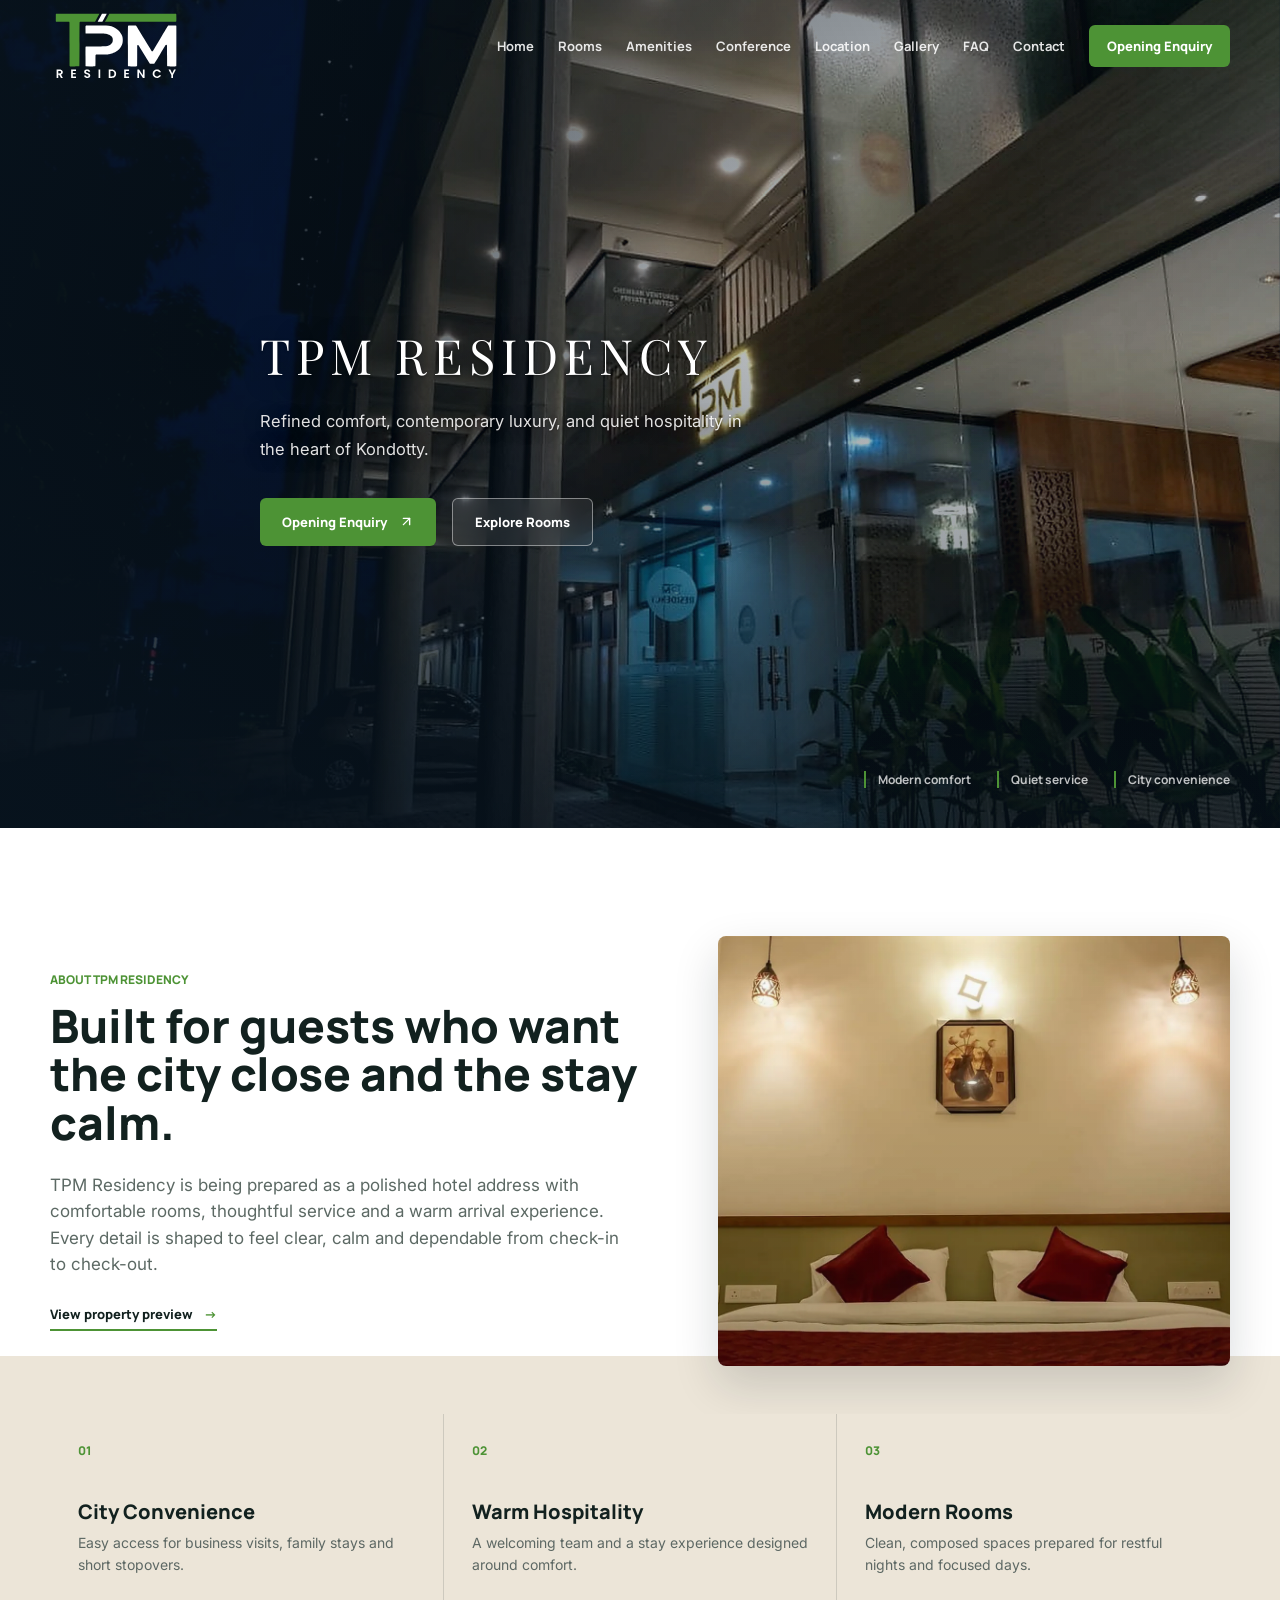
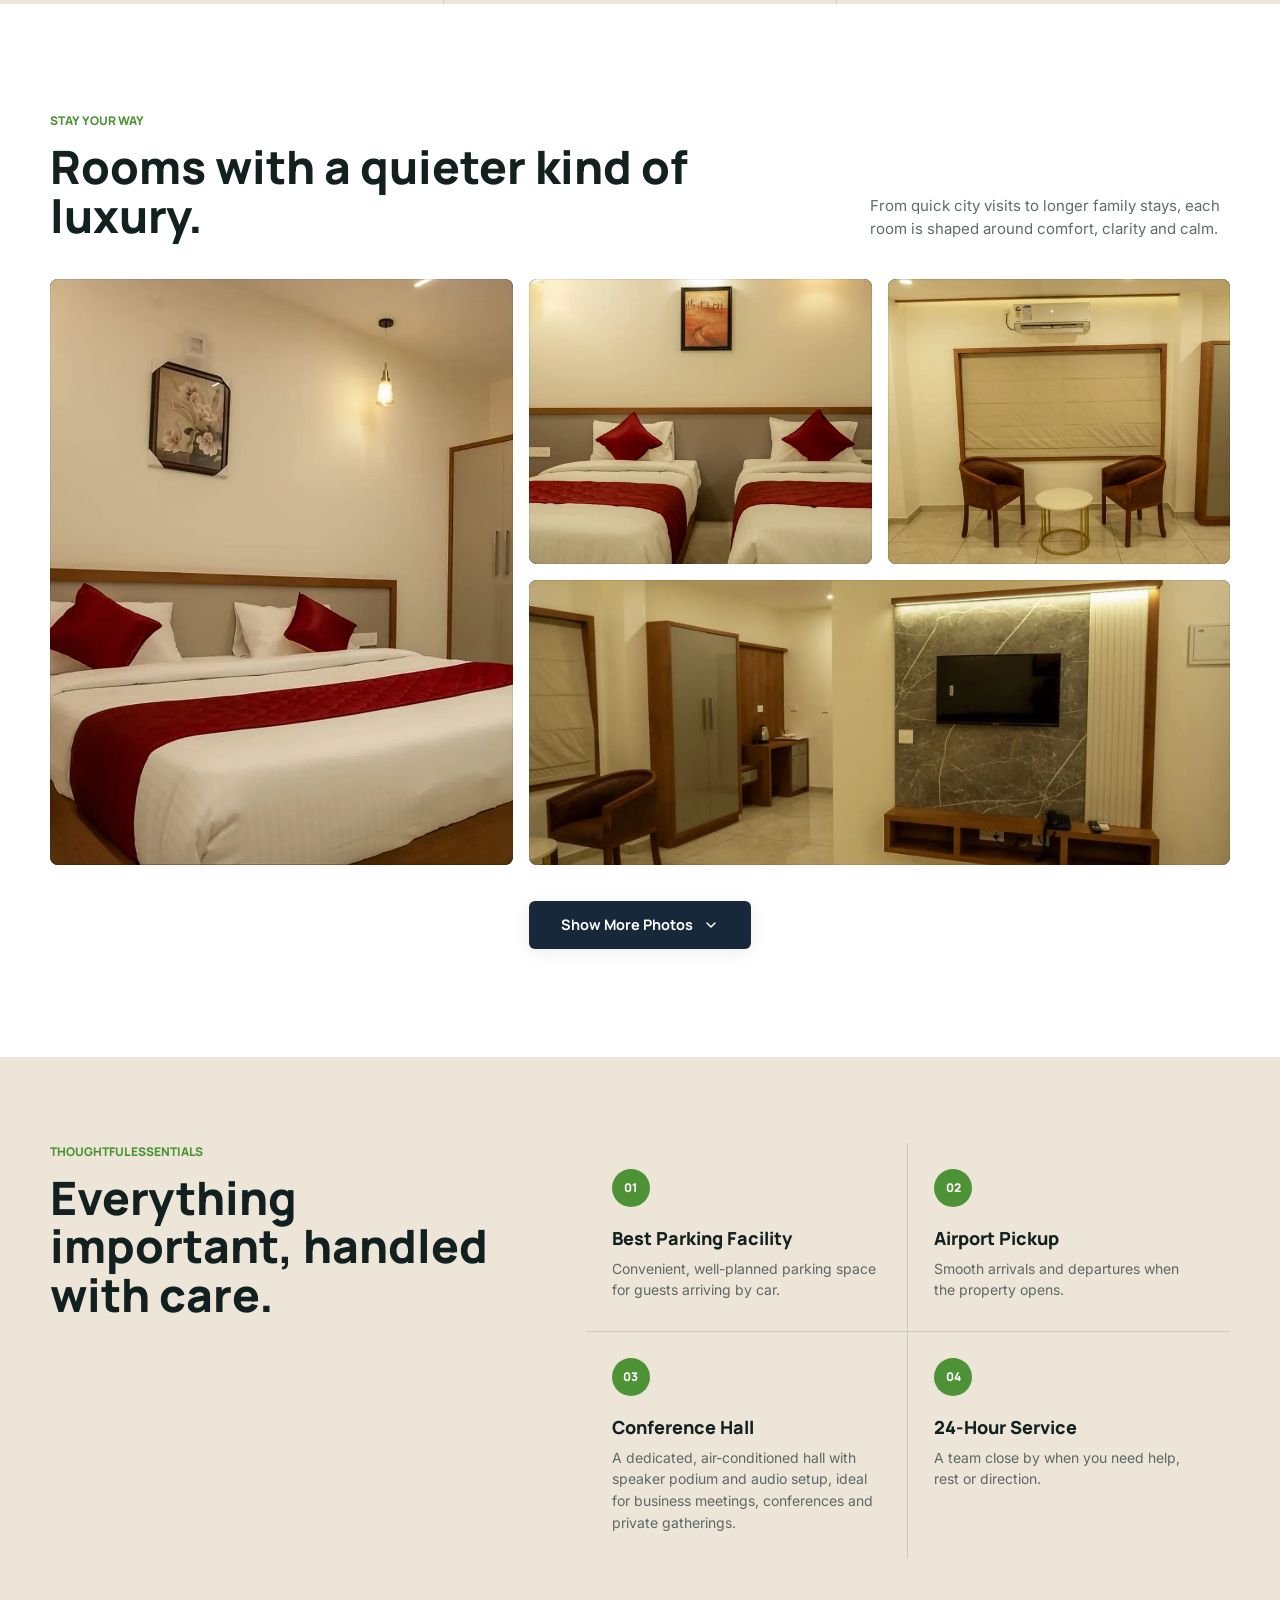
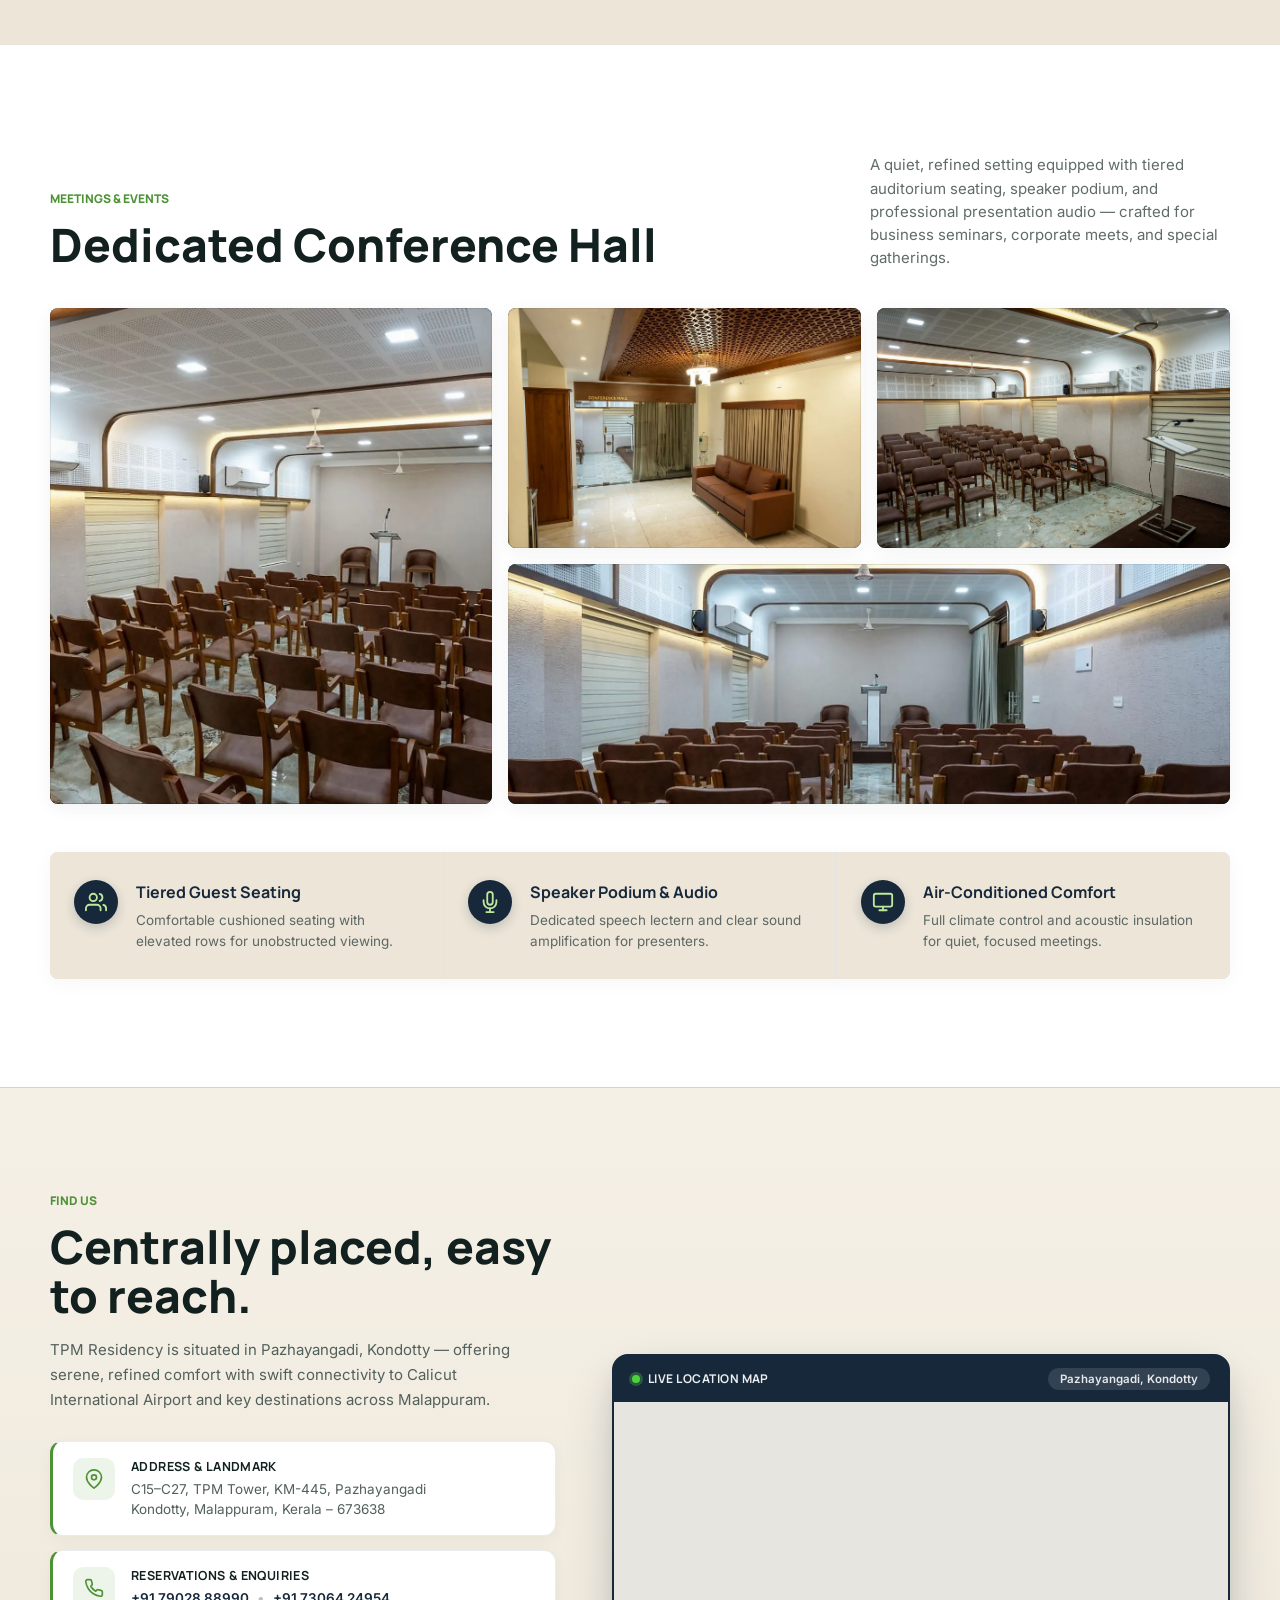
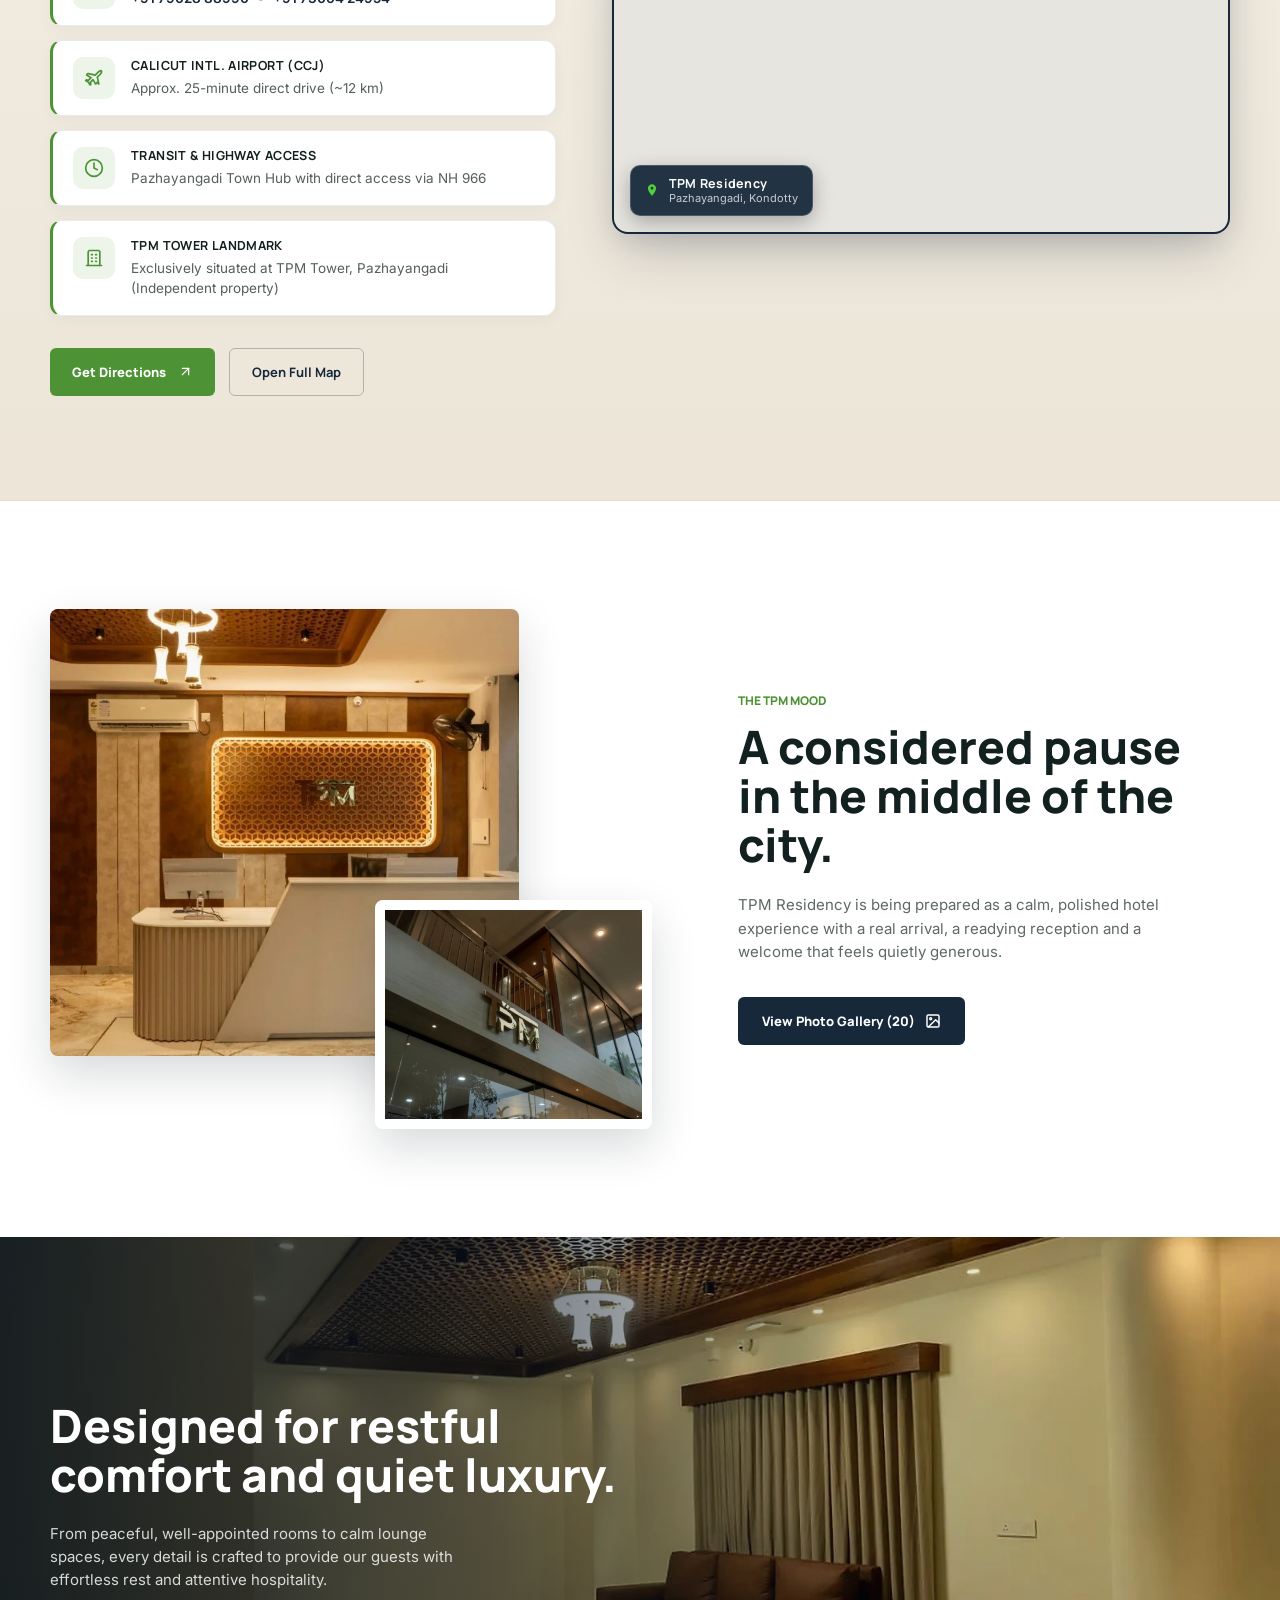
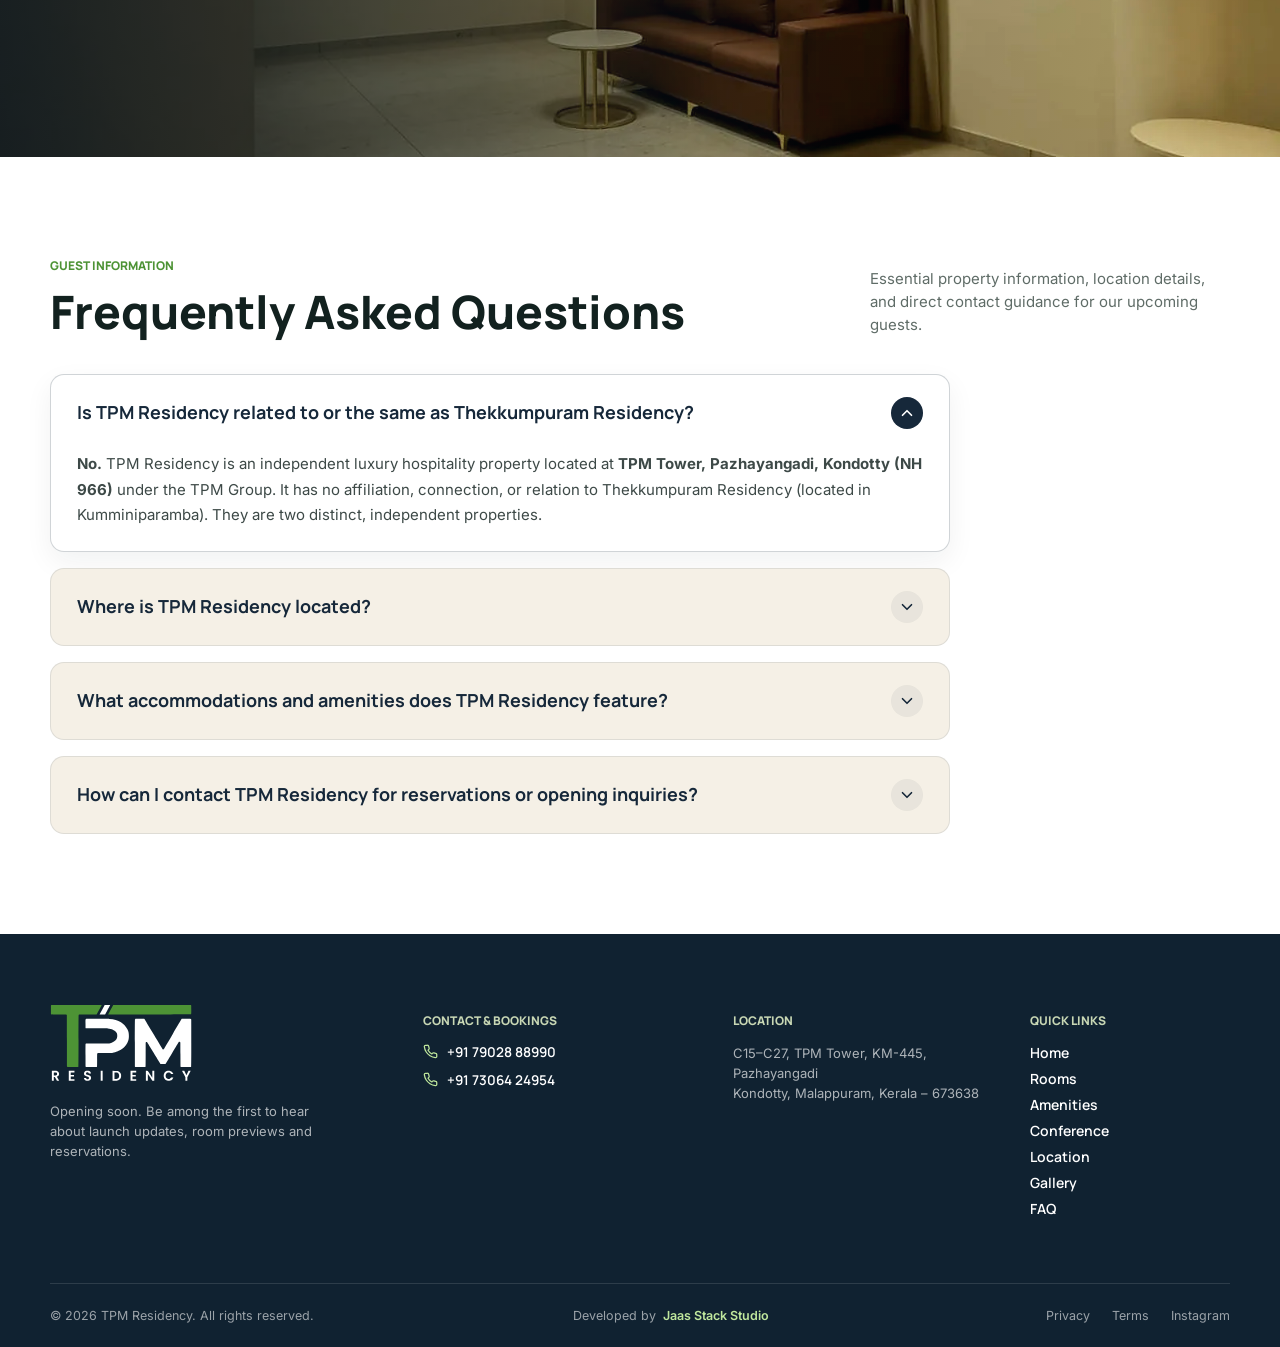
==== commit 4e6c2acb: "feat(gallery): add 2 new photos for guest elevator lobby and digital call controls" ====
--- a/index.html
+++ b/index.html
@@ -116,13 +116,14 @@
       "latitude": 11.148234,
       "longitude": 75.963185
     },
-    "hasMap": "https://maps.app.goo.gl/NvBLo88pH2fmMWxT8",
+    "hasMap": "https://maps.google.com/?cid=16307049870830490798",
     "parentOrganization": {
       "@type": "Organization",
       "name": "TPM Group",
       "url": "https://tpmresidency.com/"
     },
     "sameAs": [
+      "https://maps.google.com/?cid=16307049870830490798",
       "https://maps.app.goo.gl/NvBLo88pH2fmMWxT8"
     ],
     "amenityFeature": [
@@ -605,7 +606,7 @@
         <p>TPM Residency is being prepared as a calm, polished hotel experience with a real arrival, a readying
           reception and a welcome that feels quietly generous.</p>
         <button class="button dark-button gallery-open-btn" id="openGalleryBtn" type="button">
-          View Photo Gallery (18)
+          View Photo Gallery (20)
           <svg width="16" height="16" viewBox="0 0 24 24" fill="none" stroke="currentColor" stroke-width="2.2"
             stroke-linecap="round" stroke-linejoin="round" aria-hidden="true">
             <rect x="3" y="3" width="18" height="18" rx="2" ry="2" />
@@ -760,13 +761,13 @@
       <div class="gallery-modal-header">
         <div class="gallery-modal-info">
           <span class="gallery-counter"><span id="galleryCurrentIdx">1</span> / <span
-              id="galleryTotalCount">18</span></span>
+              id="galleryTotalCount">20</span></span>
           <h3 id="galleryPhotoTitle">Illuminated Reception &amp; Front Desk</h3>
         </div>
         <div class="gallery-category-chips" id="galleryCategoryChips">
-          <button type="button" class="gallery-chip active" data-filter="all">All (18)</button>
+          <button type="button" class="gallery-chip active" data-filter="all">All (20)</button>
           <button type="button" class="gallery-chip" data-filter="Reception">Reception (3)</button>
-          <button type="button" class="gallery-chip" data-filter="Others">Others (15)</button>
+          <button type="button" class="gallery-chip" data-filter="Others">Others (17)</button>
         </div>
         <button class="gallery-modal-close" id="closeGalleryBtn" type="button" aria-label="Close photo gallery">
           <svg width="20" height="20" viewBox="0 0 24 24" fill="none" stroke="currentColor" stroke-width="2.2"
@@ -829,7 +830,7 @@
     </a>
   </aside>
 
-  <script src="script.js?v=3.0"></script>
+  <script src="script.js?v=3.1"></script>
 </body>
 
 </html>
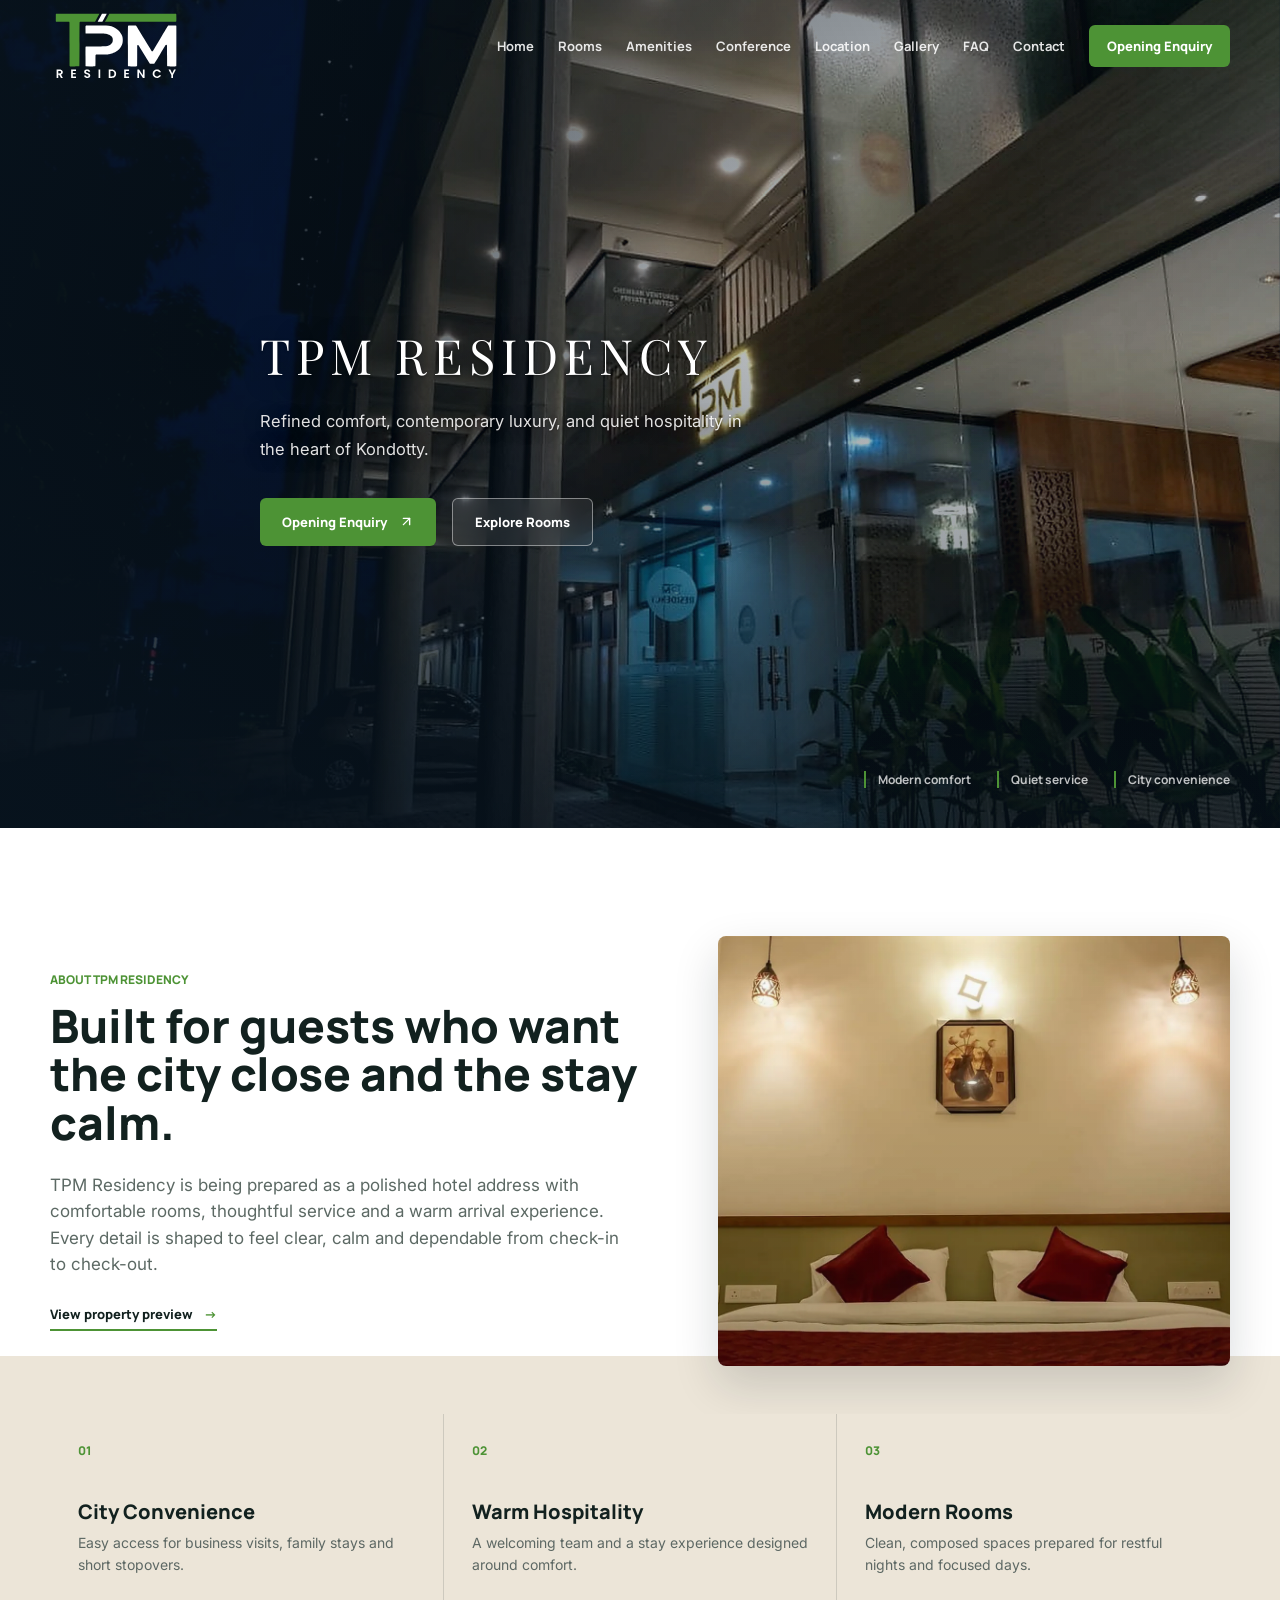
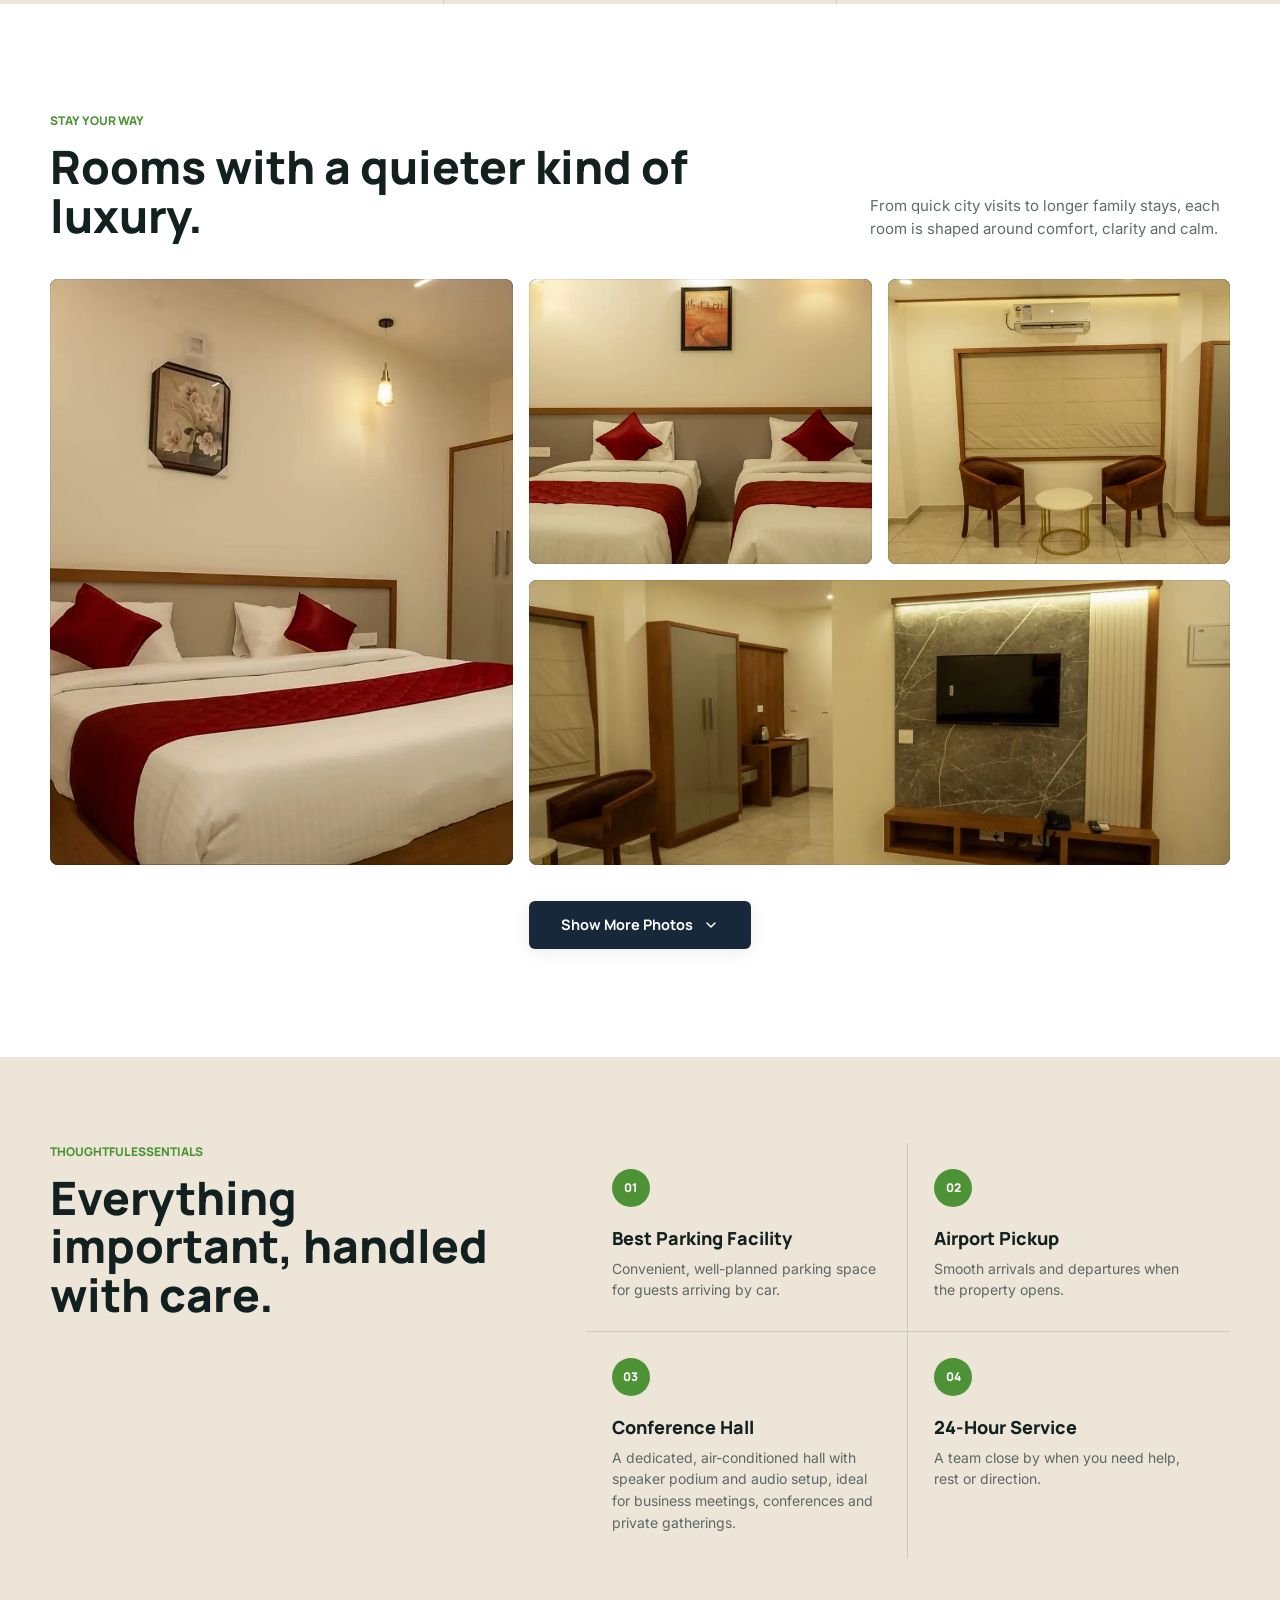
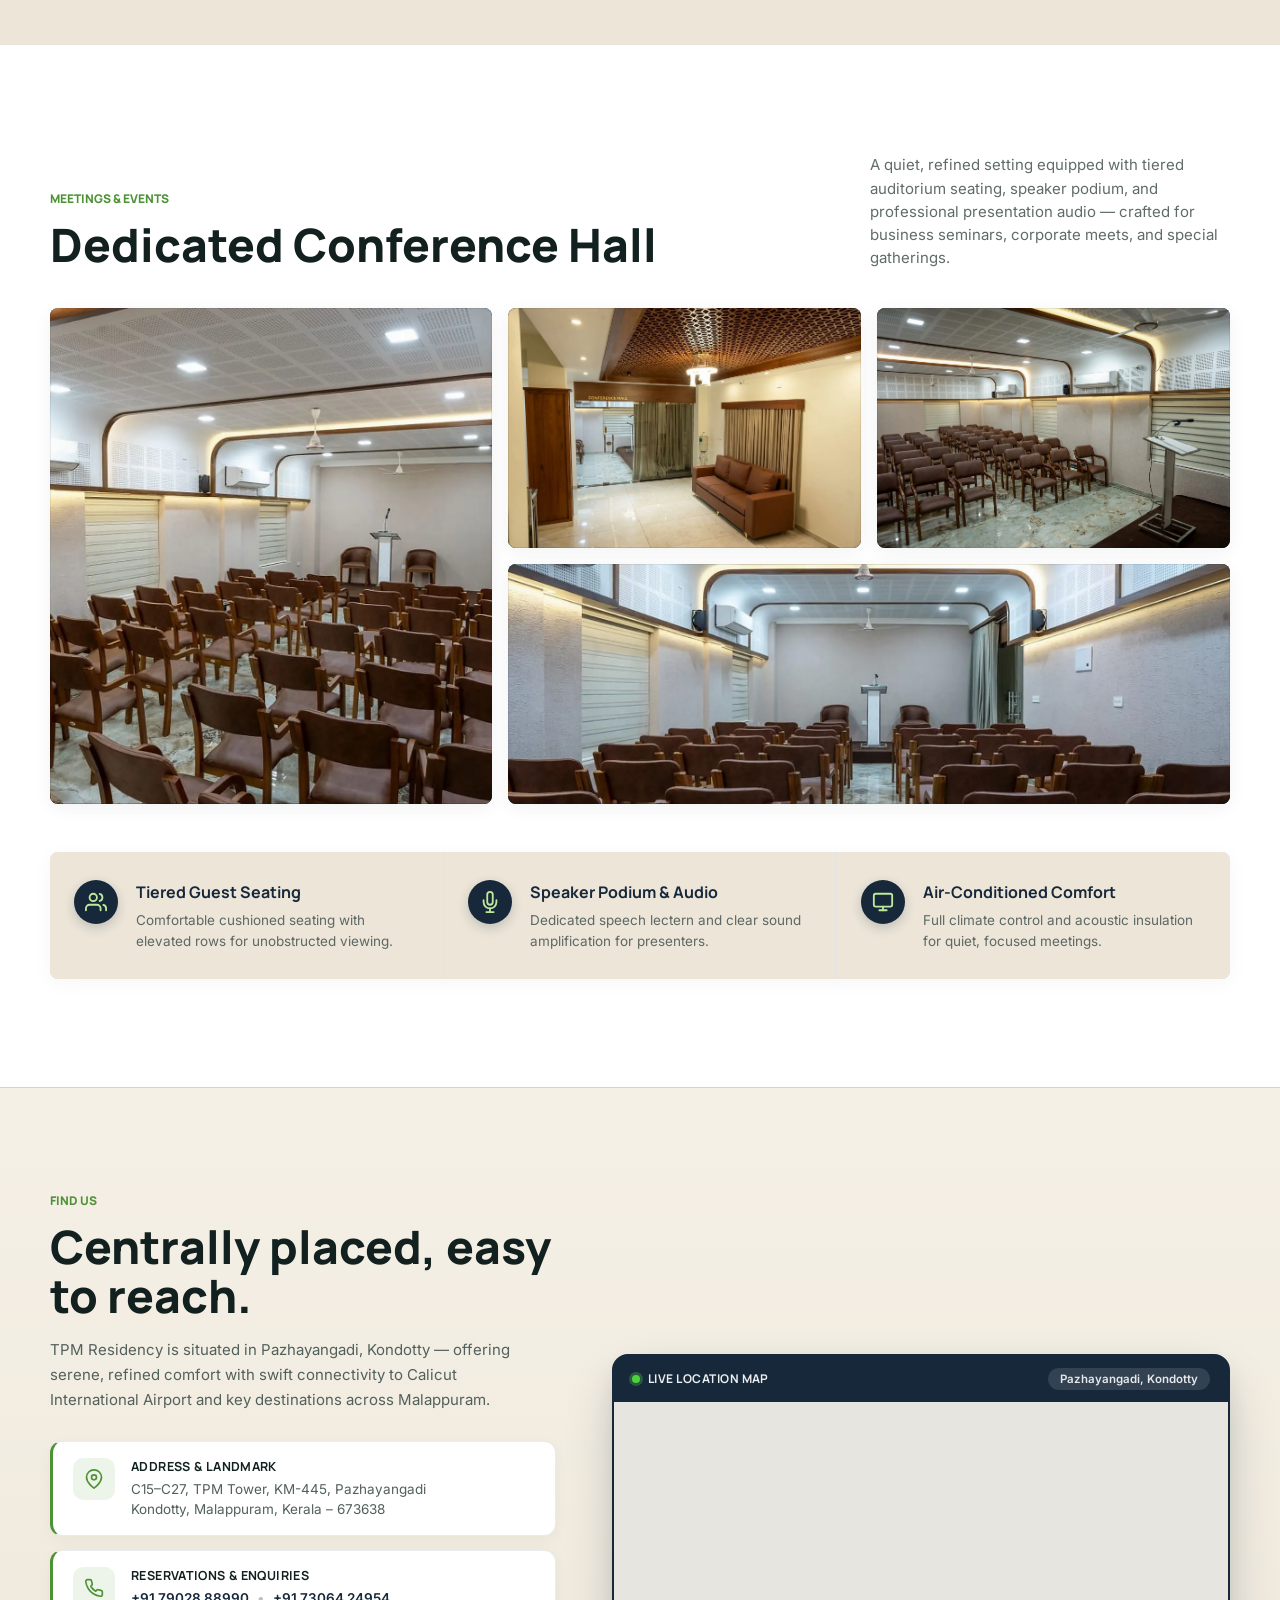
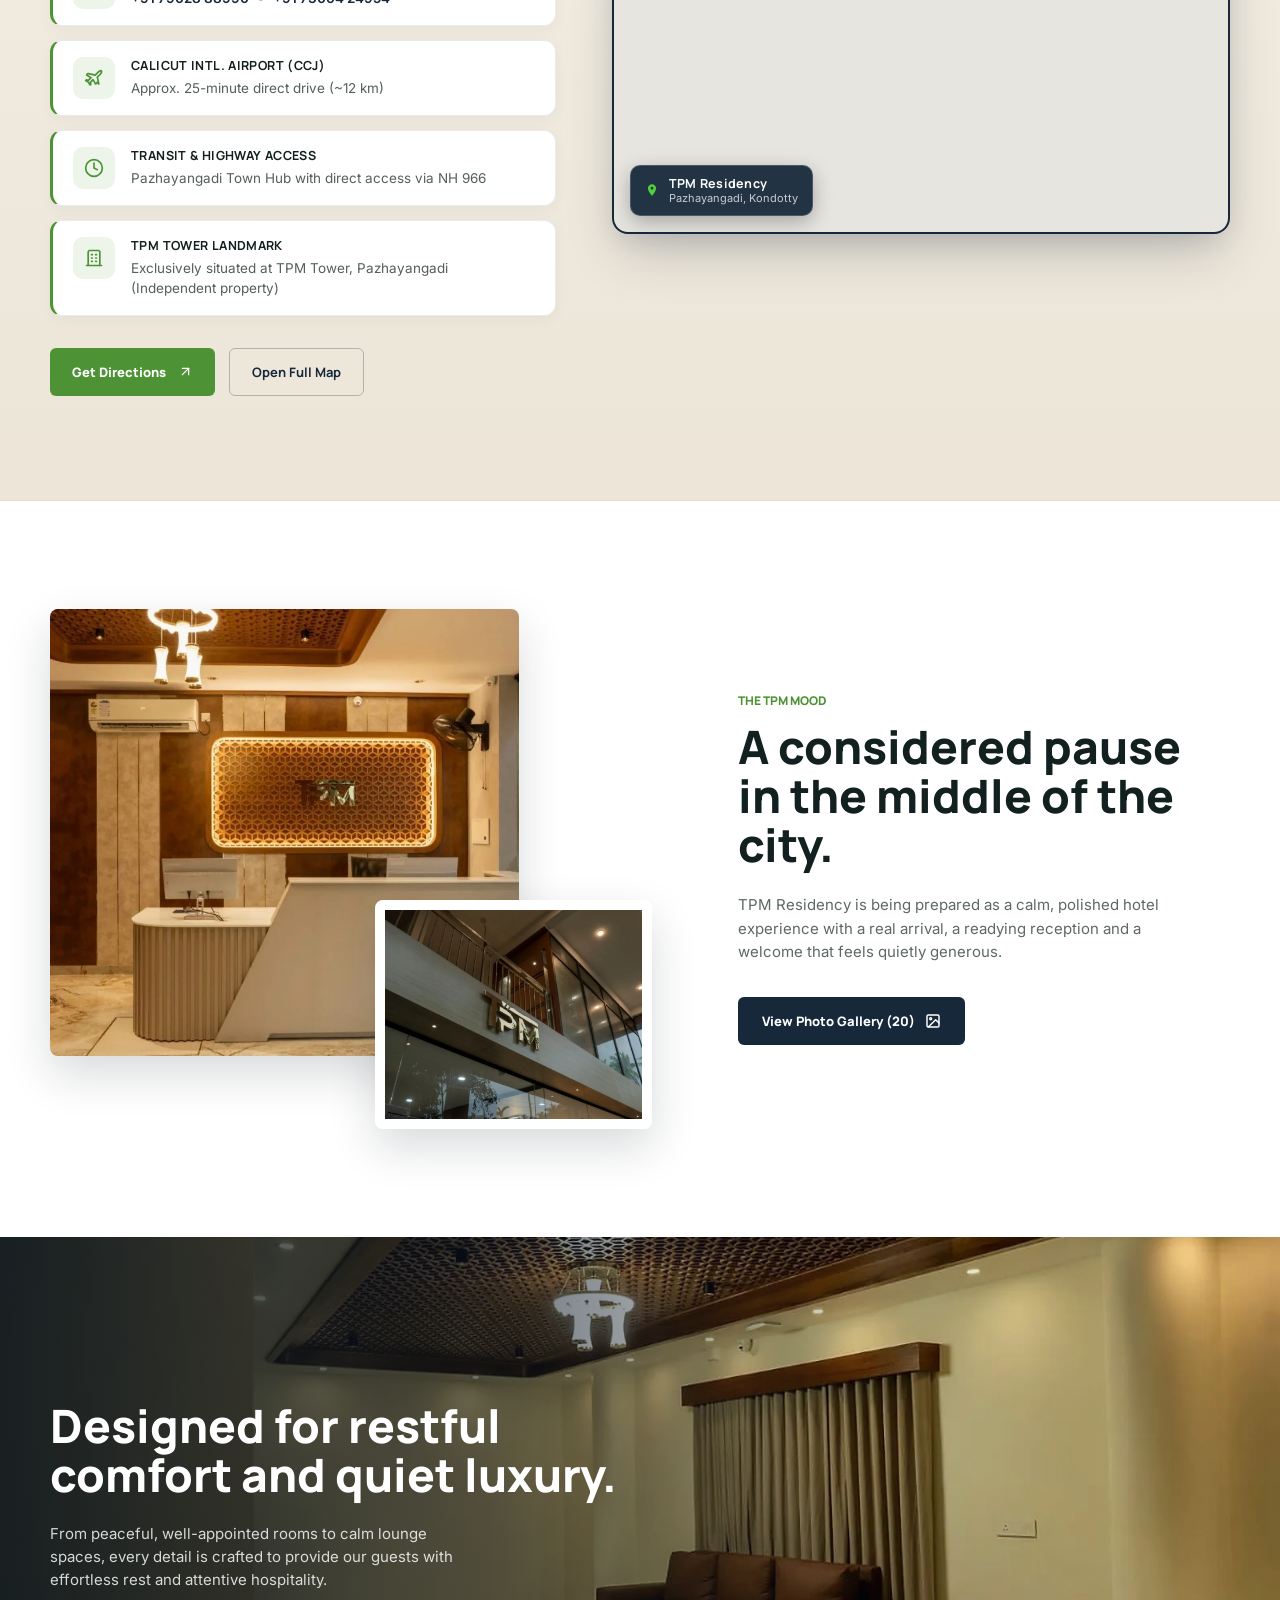
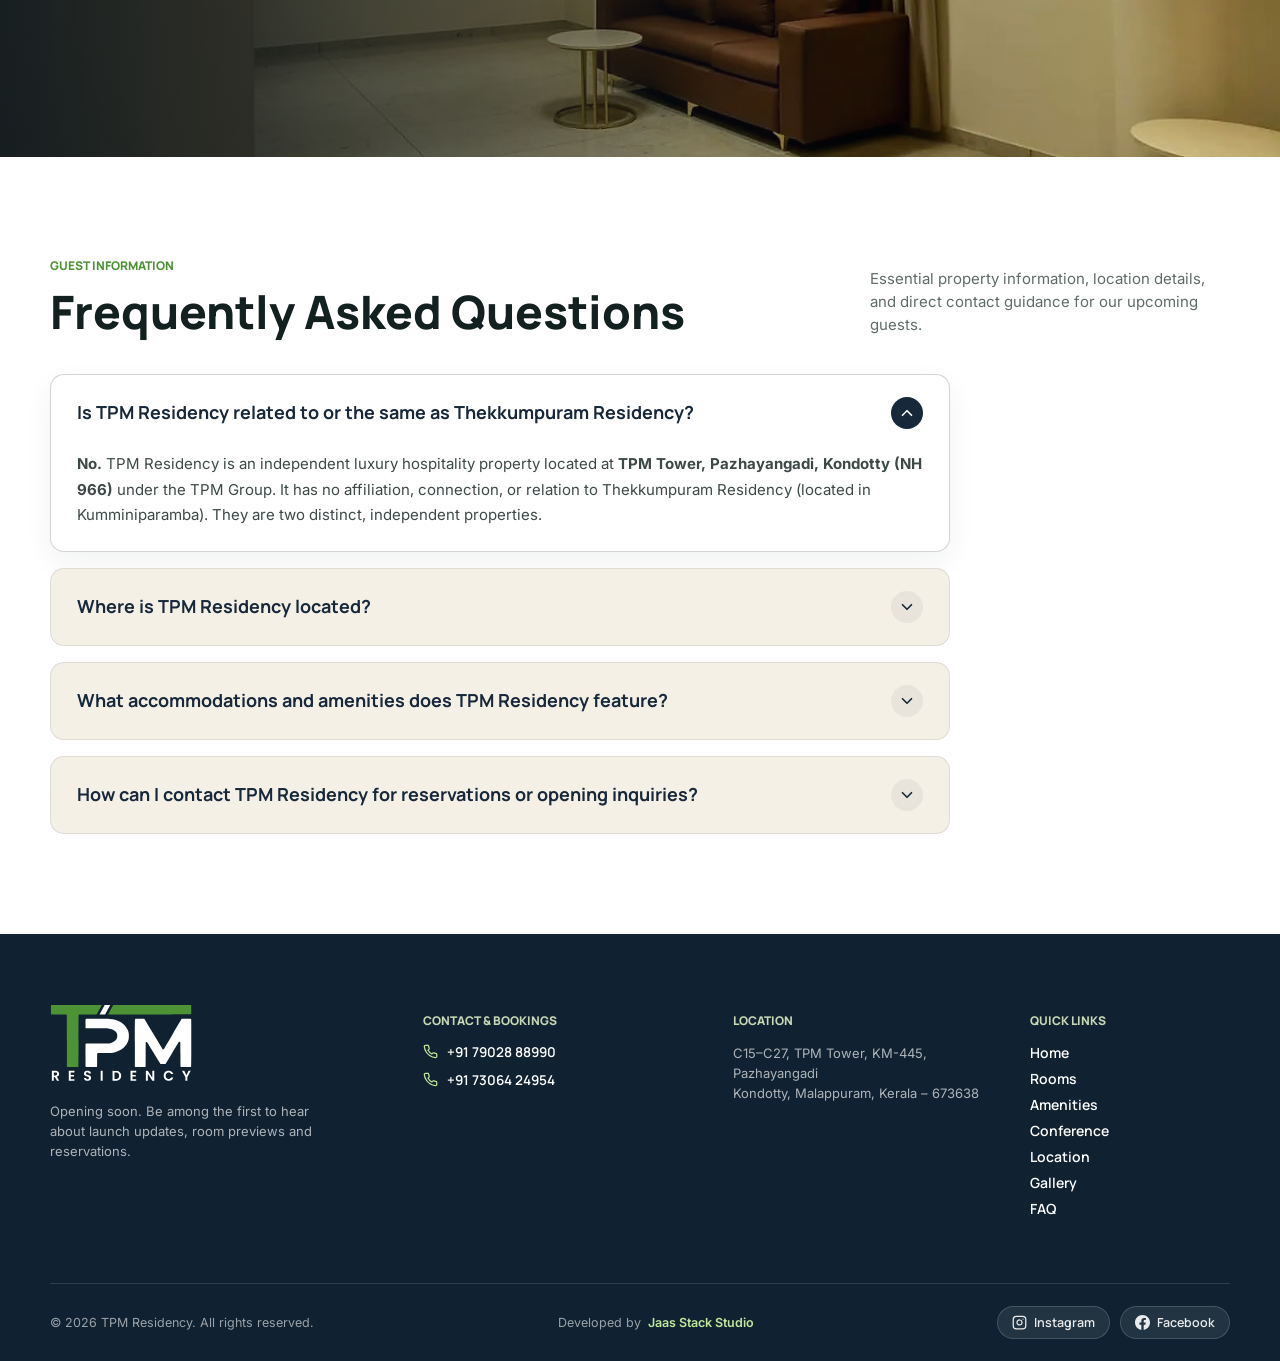
==== commit 9c5dd75d: "feat(social): add official Instagram and Facebook icons & links in footer and schema" ====
--- a/index.html
+++ b/index.html
@@ -68,7 +68,7 @@
     href="https://fonts.googleapis.com/css2?family=Manrope:wght@400;500;600;700;800&family=Inter:wght@400;500;600;700&family=Playfair+Display:wght@400;500;600;700&display=swap"
     rel="stylesheet">
   <link rel="preload" as="image" type="image/webp" href="assets/tpm-hero-entrance.webp">
-  <link rel="stylesheet" href="styles.css?v=8.0">
+  <link rel="stylesheet" href="styles.css?v=8.1">
 
   <!-- Schema.org Structured Data (JSON-LD) for Rich Google Search Snippets & Disambiguation -->
   <script type="application/ld+json">
@@ -124,7 +124,9 @@
     },
     "sameAs": [
       "https://maps.google.com/?cid=16307049870830490798",
-      "https://maps.app.goo.gl/NvBLo88pH2fmMWxT8"
+      "https://maps.app.goo.gl/NvBLo88pH2fmMWxT8",
+      "https://www.instagram.com/residencytpm",
+      "https://www.facebook.com/share/1EWVAyPyst/"
     ],
     "amenityFeature": [
       {
@@ -739,13 +741,24 @@
     <div class="wrap footer-bottom">
       <span>&copy; 2026 TPM Residency. All rights reserved.</span>
       <span class="developer-credit">
-        Developed by <a href="https://jaas-stack-studio.netlify.app/">Jaas Stack Studio</a>
+        Developed by <a href="https://jaas-stack-studio.netlify.app/" target="_blank" rel="noopener noreferrer">Jaas Stack Studio</a>
       </span>
-      <span class="footer-links">
-        <a href="#top">Privacy</a>
-        <a href="#top">Terms</a>
-        <a href="#top">Instagram</a>
-      </span>
+      <div class="footer-social-links">
+        <a href="https://www.instagram.com/residencytpm?rpxt=MXY4cXc3OTFueWl5Nw==" target="_blank" rel="noopener noreferrer" class="footer-social-link" aria-label="Follow TPM Residency on Instagram">
+          <svg width="15" height="15" viewBox="0 0 24 24" fill="none" stroke="currentColor" stroke-width="2" stroke-linecap="round" stroke-linejoin="round" aria-hidden="true">
+            <rect x="2" y="2" width="20" height="20" rx="5" ry="5"></rect>
+            <path d="M16 11.37A4 4 0 1 1 12.63 8 4 4 0 0 1 16 11.37z"></path>
+            <line x1="17.5" y1="6.5" x2="17.51" y2="6.5"></line>
+          </svg>
+          <span>Instagram</span>
+        </a>
+        <a href="https://www.facebook.com/share/1EWVAyPyst/" target="_blank" rel="noopener noreferrer" class="footer-social-link" aria-label="Follow TPM Residency on Facebook">
+          <svg width="15" height="15" viewBox="0 0 24 24" fill="currentColor" aria-hidden="true">
+            <path d="M24 12.073c0-6.627-5.373-12-12-12s-12 5.373-12 12c0 5.99 4.388 10.954 10.125 11.854v-8.385H7.078v-3.47h3.047V9.43c0-3.007 1.792-4.669 4.533-4.669 1.312 0 2.686.235 2.686.235v2.953H15.83c-1.491 0-1.956.925-1.956 1.874v2.25h3.328l-.532 3.47h-2.796v8.385C19.612 23.027 24 18.062 24 12.073z"/>
+          </svg>
+          <span>Facebook</span>
+        </a>
+      </div>
     </div>
   </footer>
 
--- a/styles.css
+++ b/styles.css
@@ -1460,6 +1460,39 @@
 
 .footer-links a:hover {
   color: var(--white);
+}
+
+.footer-social-links {
+  display: flex;
+  align-items: center;
+  gap: 10px;
+}
+
+.footer-social-link {
+  display: inline-flex;
+  align-items: center;
+  gap: 7px;
+  padding: 6px 14px;
+  background: rgba(255, 255, 255, .08);
+  border: 1px solid rgba(255, 255, 255, .16);
+  border-radius: 999px;
+  color: rgba(255, 255, 255, .9);
+  text-decoration: none;
+  font-family: Manrope, sans-serif;
+  font-size: 12.5px;
+  font-weight: 600;
+  transition: background .2s ease, border-color .2s ease, color .2s ease, transform .2s ease;
+}
+
+.footer-social-link:hover {
+  background: rgba(255, 255, 255, .18);
+  border-color: rgba(255, 255, 255, .35);
+  color: var(--white);
+  transform: translateY(-2px);
+}
+
+.footer-social-link svg {
+  flex-shrink: 0;
 }
 
 .back-to-top {
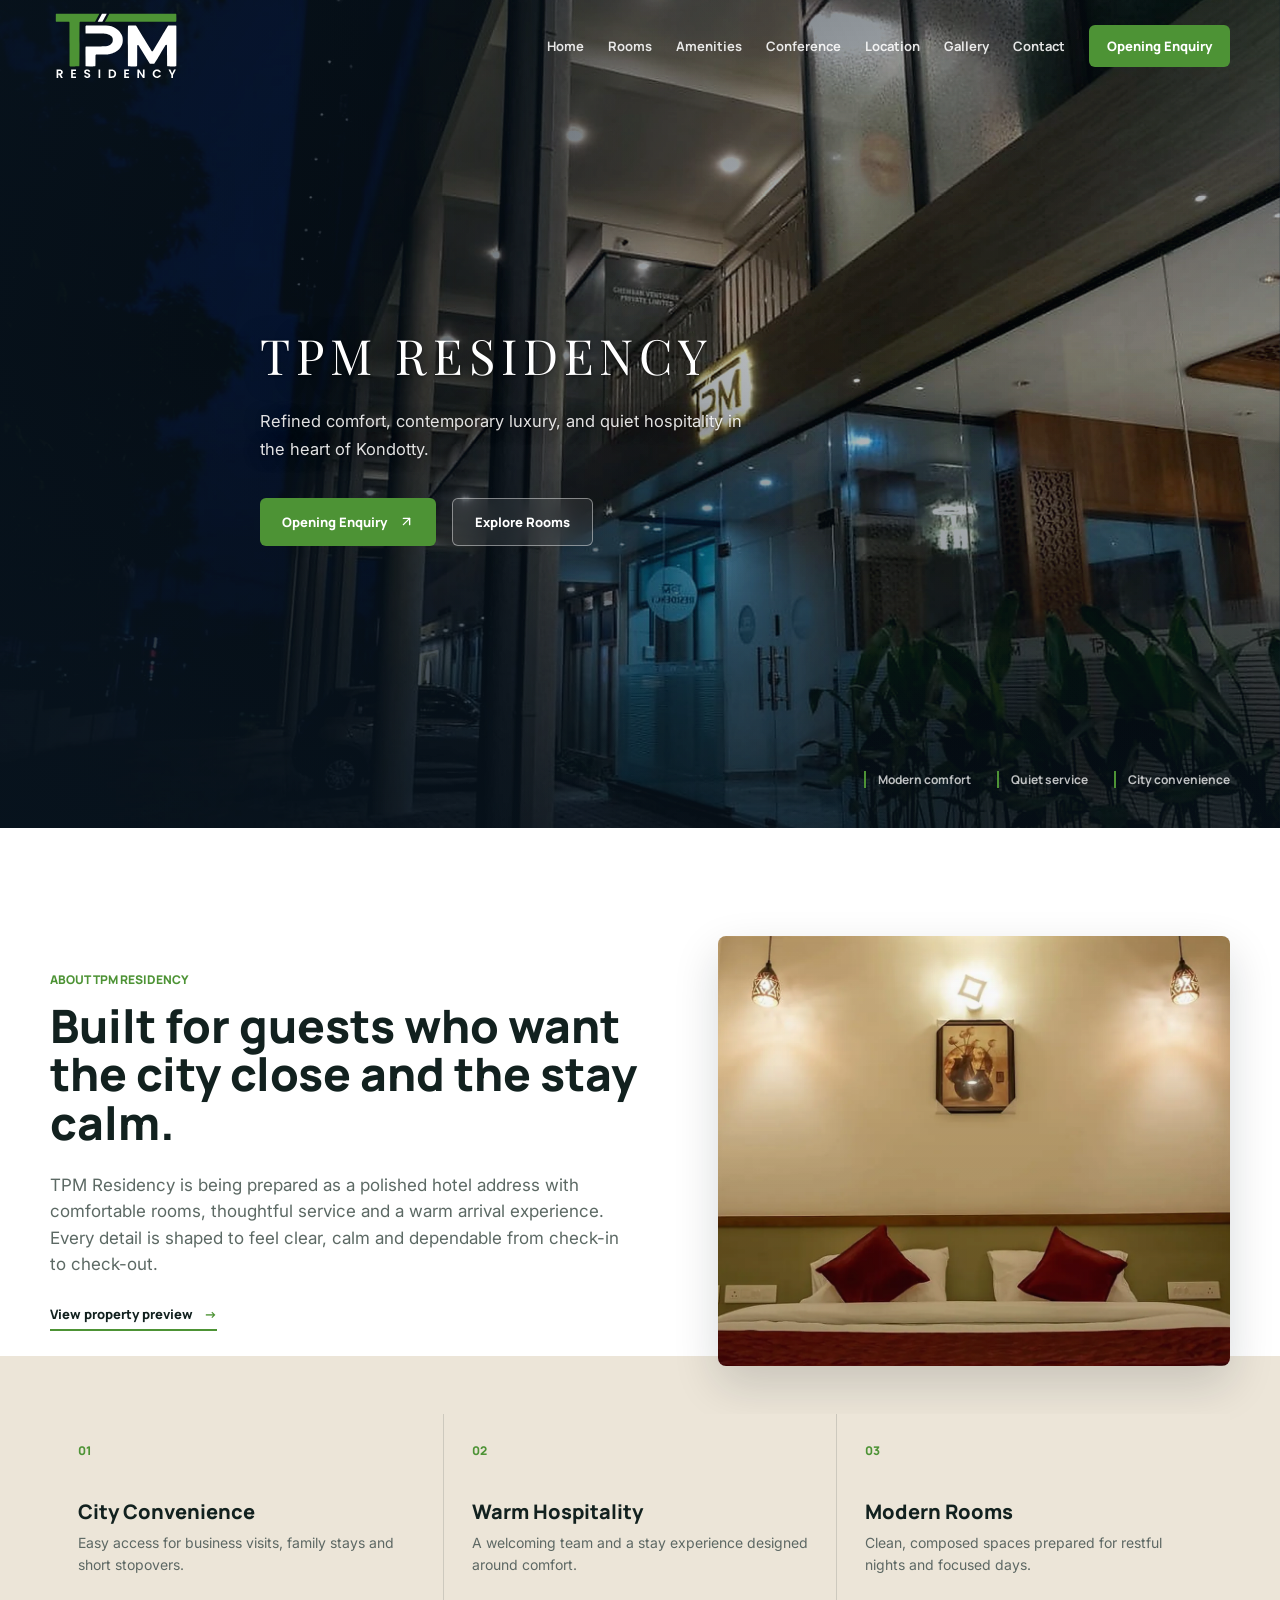
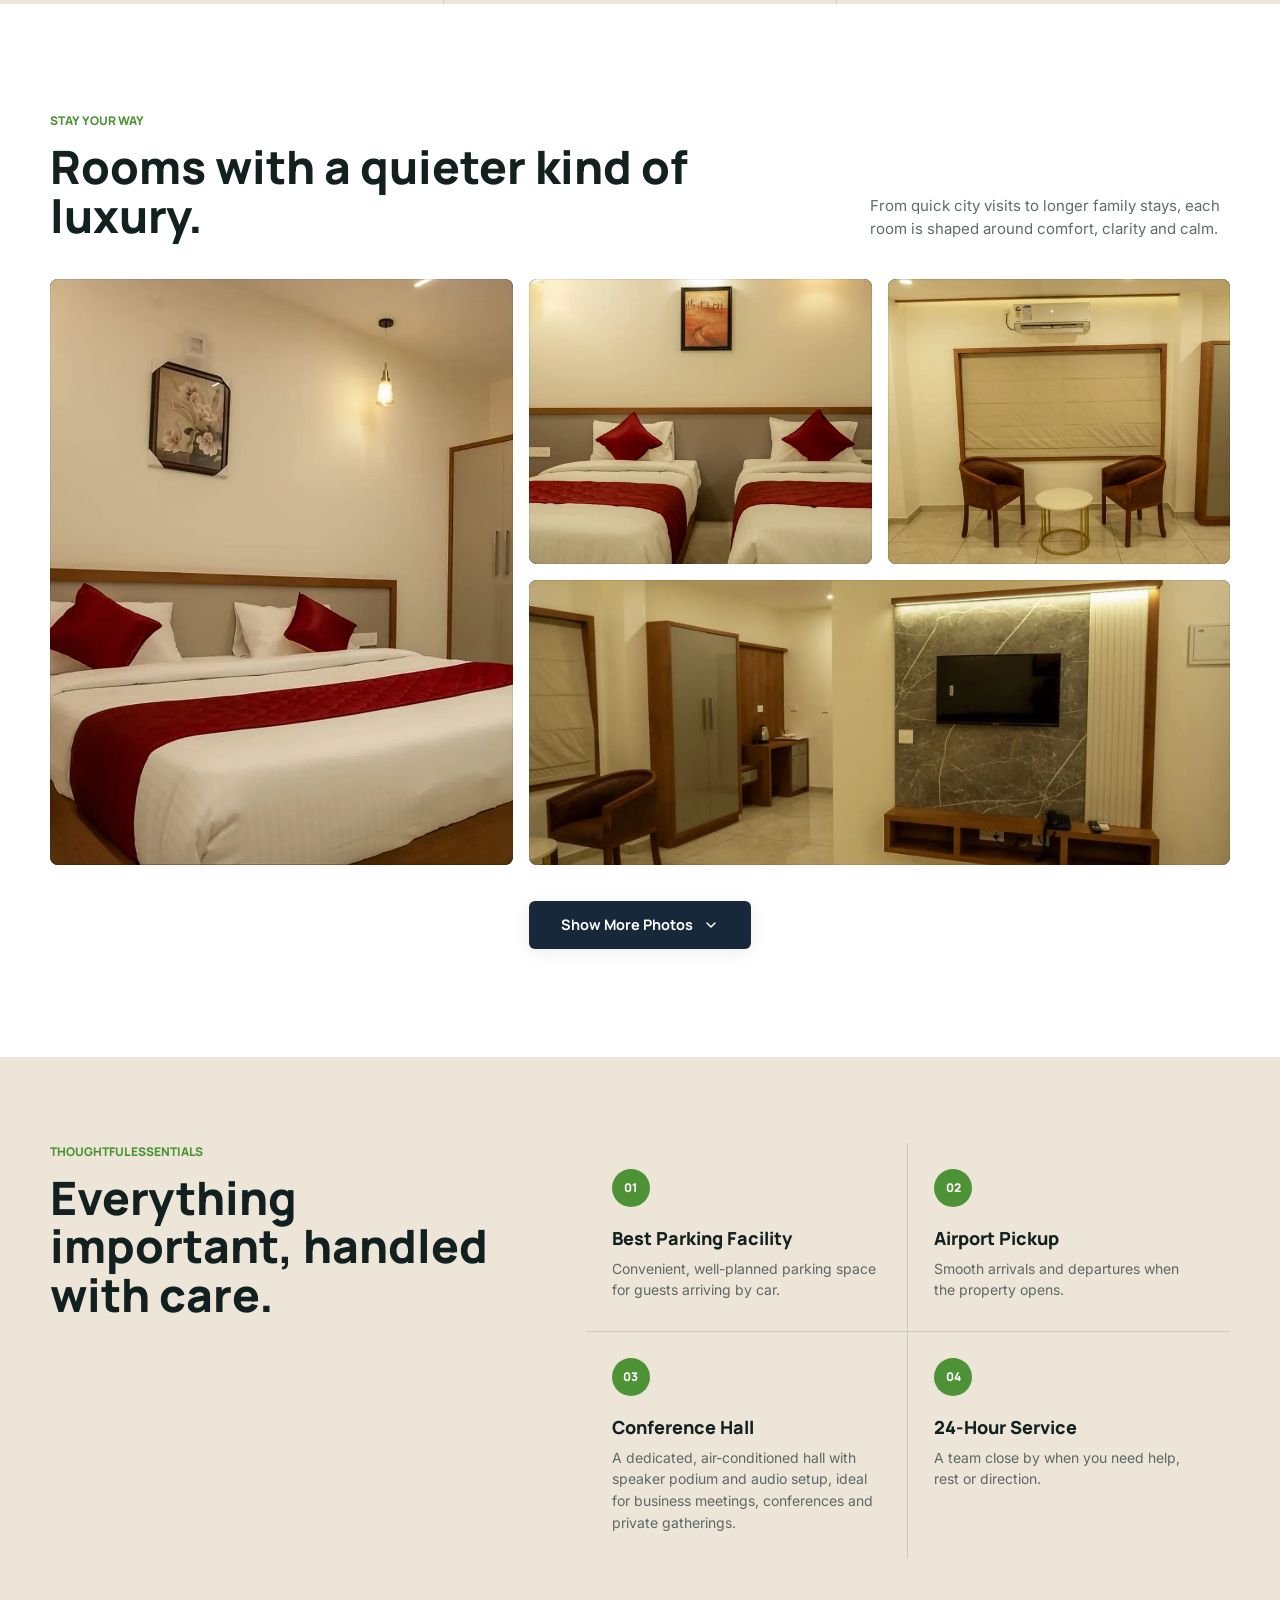
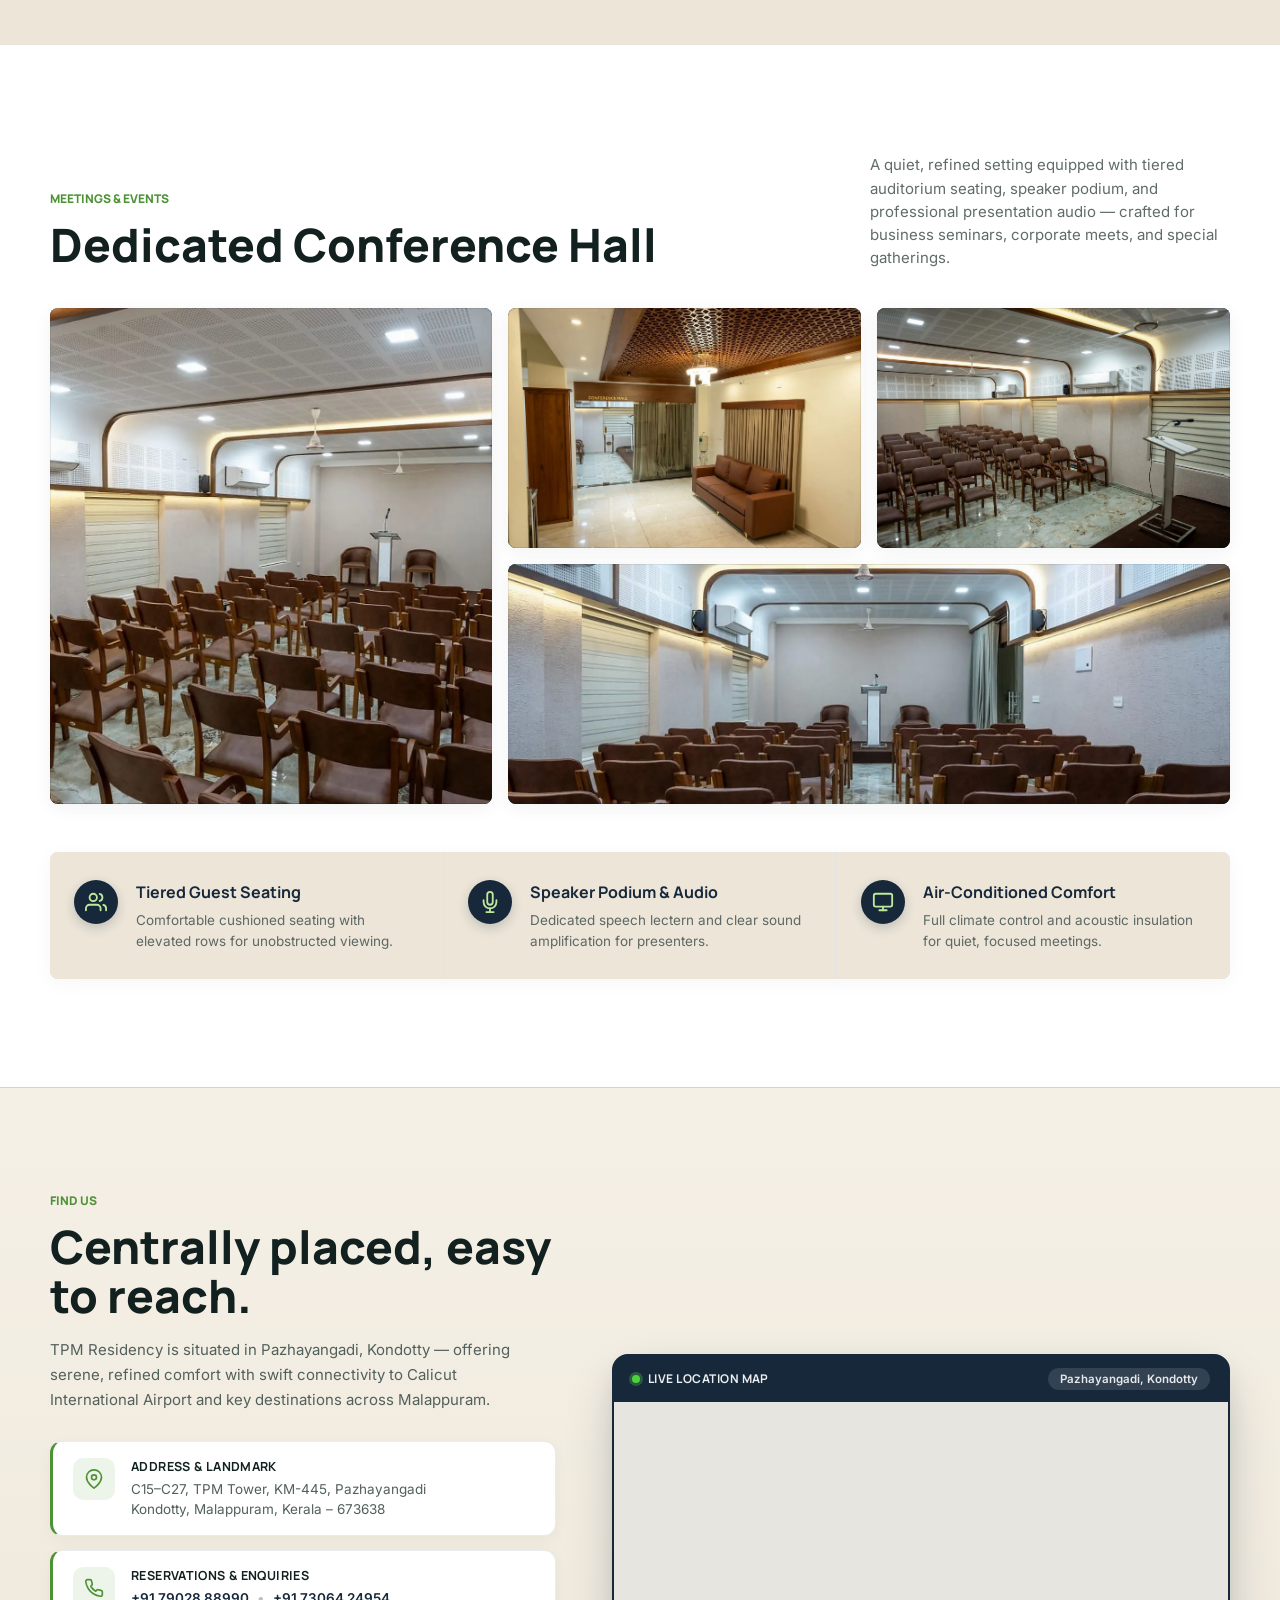
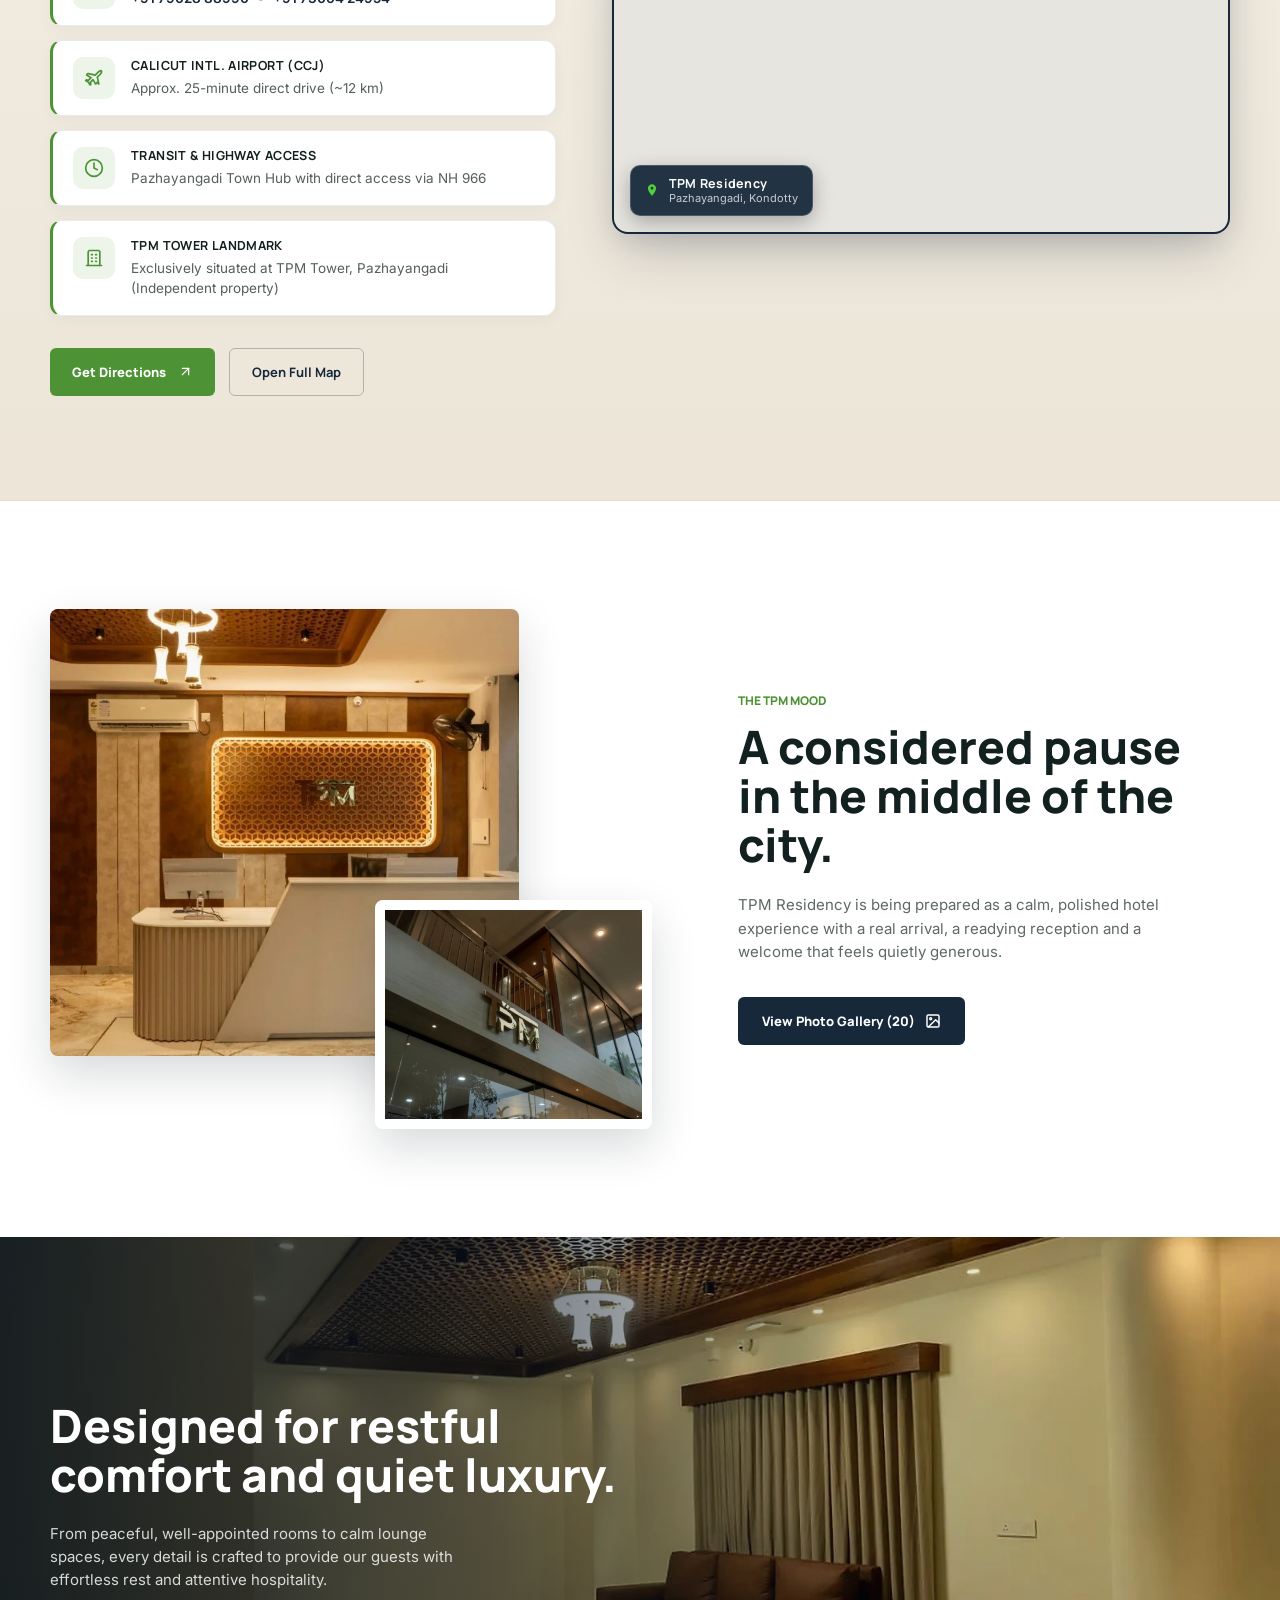
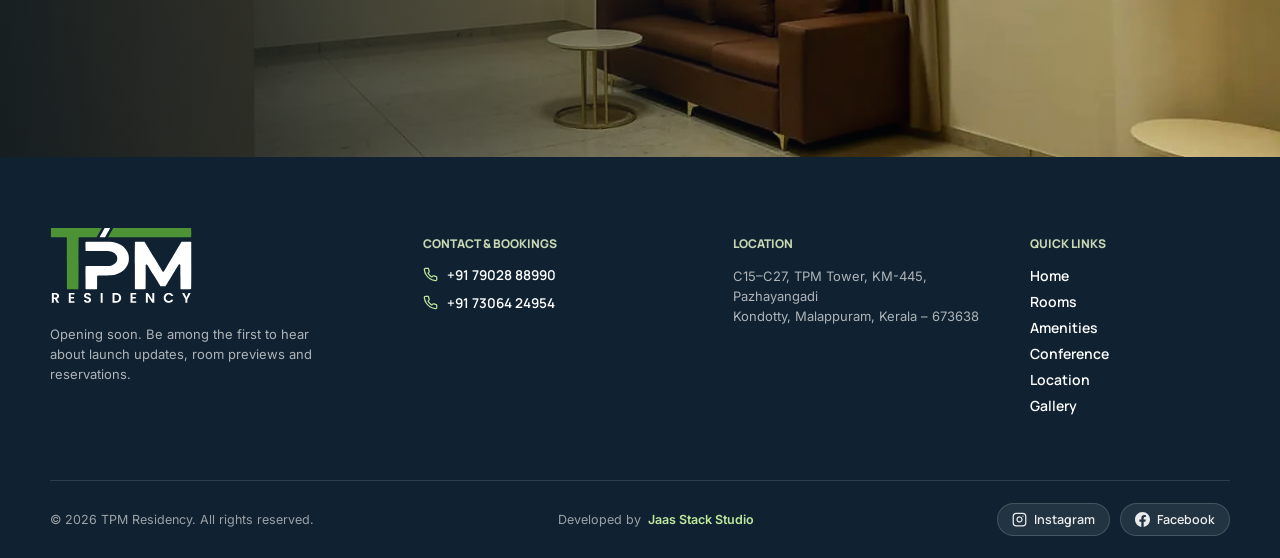
==== commit 16f7ae07: "revert: remove FAQ section, nav links, and styles" ====
--- a/index.html
+++ b/index.html
@@ -68,7 +68,7 @@
     href="https://fonts.googleapis.com/css2?family=Manrope:wght@400;500;600;700;800&family=Inter:wght@400;500;600;700&family=Playfair+Display:wght@400;500;600;700&display=swap"
     rel="stylesheet">
   <link rel="preload" as="image" type="image/webp" href="assets/tpm-hero-entrance.webp">
-  <link rel="stylesheet" href="styles.css?v=8.1">
+  <link rel="stylesheet" href="styles.css?v=8.2">
 
   <!-- Schema.org Structured Data (JSON-LD) for Rich Google Search Snippets & Disambiguation -->
   <script type="application/ld+json">
@@ -152,48 +152,6 @@
     ]
   }
   </script>
-
-  <!-- FAQ Structured Data for Google Search & AI Overviews -->
-  <script type="application/ld+json">
-  {
-    "@context": "https://schema.org",
-    "@type": "FAQPage",
-    "mainEntity": [
-      {
-        "@type": "Question",
-        "name": "Where is TPM Residency located?",
-        "acceptedAnswer": {
-          "@type": "Answer",
-          "text": "TPM Residency is located at TPM Tower (C15–C27), KM-445, Pazhayangadi Town Hub, Kondotty, Malappuram, Kerala 673638, with direct frontage on NH 966 and convenient proximity to Calicut International Airport (CCJ)."
-        }
-      },
-      {
-        "@type": "Question",
-        "name": "Is TPM Residency the same as Thekkumpuram Residency?",
-        "acceptedAnswer": {
-          "@type": "Answer",
-          "text": "No. TPM Residency is an independent hotel located at TPM Tower, Pazhayangadi, Kondotty. It is not affiliated, associated, or connected with Thekkumpuram Residency situated in Kumminiparamba."
-        }
-      },
-      {
-        "@type": "Question",
-        "name": "What room types and facilities does TPM Residency offer?",
-        "acceptedAnswer": {
-          "@type": "Answer",
-          "text": "TPM Residency features contemporary air-conditioned guest rooms, executive suites, a dedicated conference and banquet hall, 24-hour front desk assistance, private parking, and premium hospitality amenities."
-        }
-      },
-      {
-        "@type": "Question",
-        "name": "How can I contact TPM Residency for reservations or inquiries?",
-        "acceptedAnswer": {
-          "@type": "Answer",
-          "text": "You can contact TPM Residency directly via telephone at +91 79028 88990 or +91 73064 24954, or by email at tpmresidency@gmail.com."
-        }
-      }
-    ]
-  }
-  </script>
 </head>
 
 <body>
@@ -217,7 +175,6 @@
         <a href="#conference">Conference</a>
         <a href="#location">Location</a>
         <a href="#gallery">Gallery</a>
-        <a href="#faq">FAQ</a>
         <a href="#contact">Contact</a>
         <a class="button nav-button" href="#contact">Opening Enquiry</a>
       </div>
@@ -627,73 +584,6 @@
         </p>
       </div>
     </section>
-    <section class="faq section wrap" id="faq" aria-labelledby="faq-title">
-      <div class="section-top">
-        <div>
-          <p class="eyebrow">Guest Information</p>
-          <h2 id="faq-title">Frequently Asked Questions</h2>
-        </div>
-        <p>Essential property information, location details, and direct contact guidance for our upcoming guests.</p>
-      </div>
-
-      <div class="faq-accordion">
-        <details class="faq-item" open>
-          <summary class="faq-summary">
-            <span class="faq-question">Is TPM Residency related to or the same as Thekkumpuram Residency?</span>
-            <span class="faq-chevron" aria-hidden="true">
-              <svg width="18" height="18" viewBox="0 0 24 24" fill="none" stroke="currentColor" stroke-width="2.2" stroke-linecap="round" stroke-linejoin="round">
-                <polyline points="6 9 12 15 18 9"></polyline>
-              </svg>
-            </span>
-          </summary>
-          <div class="faq-answer">
-            <p><strong>No.</strong> TPM Residency is an independent luxury hospitality property located at <strong>TPM Tower, Pazhayangadi, Kondotty (NH 966)</strong> under the TPM Group. It has no affiliation, connection, or relation to Thekkumpuram Residency (located in Kumminiparamba). They are two distinct, independent properties.</p>
-          </div>
-        </details>
-
-        <details class="faq-item">
-          <summary class="faq-summary">
-            <span class="faq-question">Where is TPM Residency located?</span>
-            <span class="faq-chevron" aria-hidden="true">
-              <svg width="18" height="18" viewBox="0 0 24 24" fill="none" stroke="currentColor" stroke-width="2.2" stroke-linecap="round" stroke-linejoin="round">
-                <polyline points="6 9 12 15 18 9"></polyline>
-              </svg>
-            </span>
-          </summary>
-          <div class="faq-answer">
-            <p>TPM Residency is located at <strong>C15–C27, TPM Tower, KM-445, Pazhayangadi Town Hub, Kondotty, Malappuram, Kerala – 673638</strong>. Our property has direct highway access via NH 966 and is approximately 10 to 15 minutes drive from Calicut International Airport (CCJ).</p>
-          </div>
-        </details>
-
-        <details class="faq-item">
-          <summary class="faq-summary">
-            <span class="faq-question">What accommodations and amenities does TPM Residency feature?</span>
-            <span class="faq-chevron" aria-hidden="true">
-              <svg width="18" height="18" viewBox="0 0 24 24" fill="none" stroke="currentColor" stroke-width="2.2" stroke-linecap="round" stroke-linejoin="round">
-                <polyline points="6 9 12 15 18 9"></polyline>
-              </svg>
-            </span>
-          </summary>
-          <div class="faq-answer">
-            <p>TPM Residency offers contemporary air-conditioned rooms and suites, dedicated 24-hour guest assistance, an executive conference hall, private secure parking, power backup, and quiet lounge spaces crafted for both airport stopovers and business visits.</p>
-          </div>
-        </details>
-
-        <details class="faq-item">
-          <summary class="faq-summary">
-            <span class="faq-question">How can I contact TPM Residency for reservations or opening inquiries?</span>
-            <span class="faq-chevron" aria-hidden="true">
-              <svg width="18" height="18" viewBox="0 0 24 24" fill="none" stroke="currentColor" stroke-width="2.2" stroke-linecap="round" stroke-linejoin="round">
-                <polyline points="6 9 12 15 18 9"></polyline>
-              </svg>
-            </span>
-          </summary>
-          <div class="faq-answer">
-            <p>You can reach our team directly by phone at <a href="tel:+917902888990">+91 79028 88990</a> or <a href="tel:+917306424954">+91 73064 24954</a>, or via email at <a href="mailto:tpmresidency@gmail.com">tpmresidency@gmail.com</a>. Directions can also be viewed on <a href="https://maps.app.goo.gl/NvBLo88pH2fmMWxT8" target="_blank" rel="noopener noreferrer">Google Maps</a>.</p>
-          </div>
-        </details>
-      </div>
-    </section>
   </main>
 
   <footer id="contact">
@@ -734,7 +624,6 @@
         <a href="#conference">Conference</a>
         <a href="#location">Location</a>
         <a href="#gallery">Gallery</a>
-        <a href="#faq">FAQ</a>
       </div>
     </div>
 
--- a/styles.css
+++ b/styles.css
@@ -3287,111 +3287,4 @@
   clip: rect(0, 0, 0, 0) !important;
 }
 
-/* --- Frequently Asked Questions (FAQ) Section --- */
-.faq {
-  padding-block: clamp(60px, 8vw, 100px);
-}
-
-.faq-accordion {
-  display: flex;
-  flex-direction: column;
-  gap: 16px;
-  max-width: 900px;
-  margin-top: 36px;
-}
-
-.faq-item {
-  background: var(--cream-soft, #f7f4ee);
-  border: 1px solid var(--cream-border, rgba(22, 40, 58, .1));
-  border-radius: 14px;
-  transition: background .25s ease, border-color .25s ease, box-shadow .25s ease;
-  overflow: hidden;
-}
-
-.faq-item[open] {
-  background: var(--white, #ffffff);
-  border-color: rgba(22, 40, 58, .2);
-  box-shadow: 0 10px 28px rgba(18, 33, 31, .06);
-}
-
-.faq-summary {
-  list-style: none;
-  cursor: pointer;
-  display: flex;
-  align-items: center;
-  justify-content: space-between;
-  gap: 20px;
-  padding: 22px 26px;
-  font-family: Manrope, sans-serif;
-  font-weight: 700;
-  font-size: clamp(16px, 1.8vw, 18px);
-  color: var(--navy, #16283a);
-  user-select: none;
-  transition: color .2s ease;
-}
-
-.faq-summary::-webkit-details-marker {
-  display: none;
-}
-
-.faq-summary:hover {
-  color: var(--green, #4d9335);
-}
-
-.faq-chevron {
-  flex-shrink: 0;
-  display: flex;
-  align-items: center;
-  justify-content: center;
-  width: 32px;
-  height: 32px;
-  border-radius: 50%;
-  background: rgba(22, 40, 58, .06);
-  color: var(--navy, #16283a);
-  transition: transform .3s ease, background .2s ease, color .2s ease;
-}
-
-.faq-item[open] .faq-chevron {
-  transform: rotate(180deg);
-  background: var(--navy, #16283a);
-  color: var(--white, #ffffff);
-}
-
-.faq-answer {
-  padding: 0 26px 24px;
-  color: rgba(18, 33, 31, .82);
-  font-size: 15px;
-  line-height: 1.68;
-}
-
-.faq-answer p {
-  margin: 0;
-}
-
-.faq-answer p + p {
-  margin-top: 10px;
-}
-
-.faq-answer a {
-  color: var(--navy, #16283a);
-  font-weight: 600;
-  text-decoration: underline;
-  text-underline-offset: 3px;
-  transition: color .2s ease;
-}
-
-.faq-answer a:hover {
-  color: var(--green, #4d9335);
-}
-
-@media (max-width: 600px) {
-  .faq-summary {
-    padding: 18px 20px;
-  }
-
-  .faq-answer {
-    padding: 0 20px 20px;
-  }
-}
-
-
+
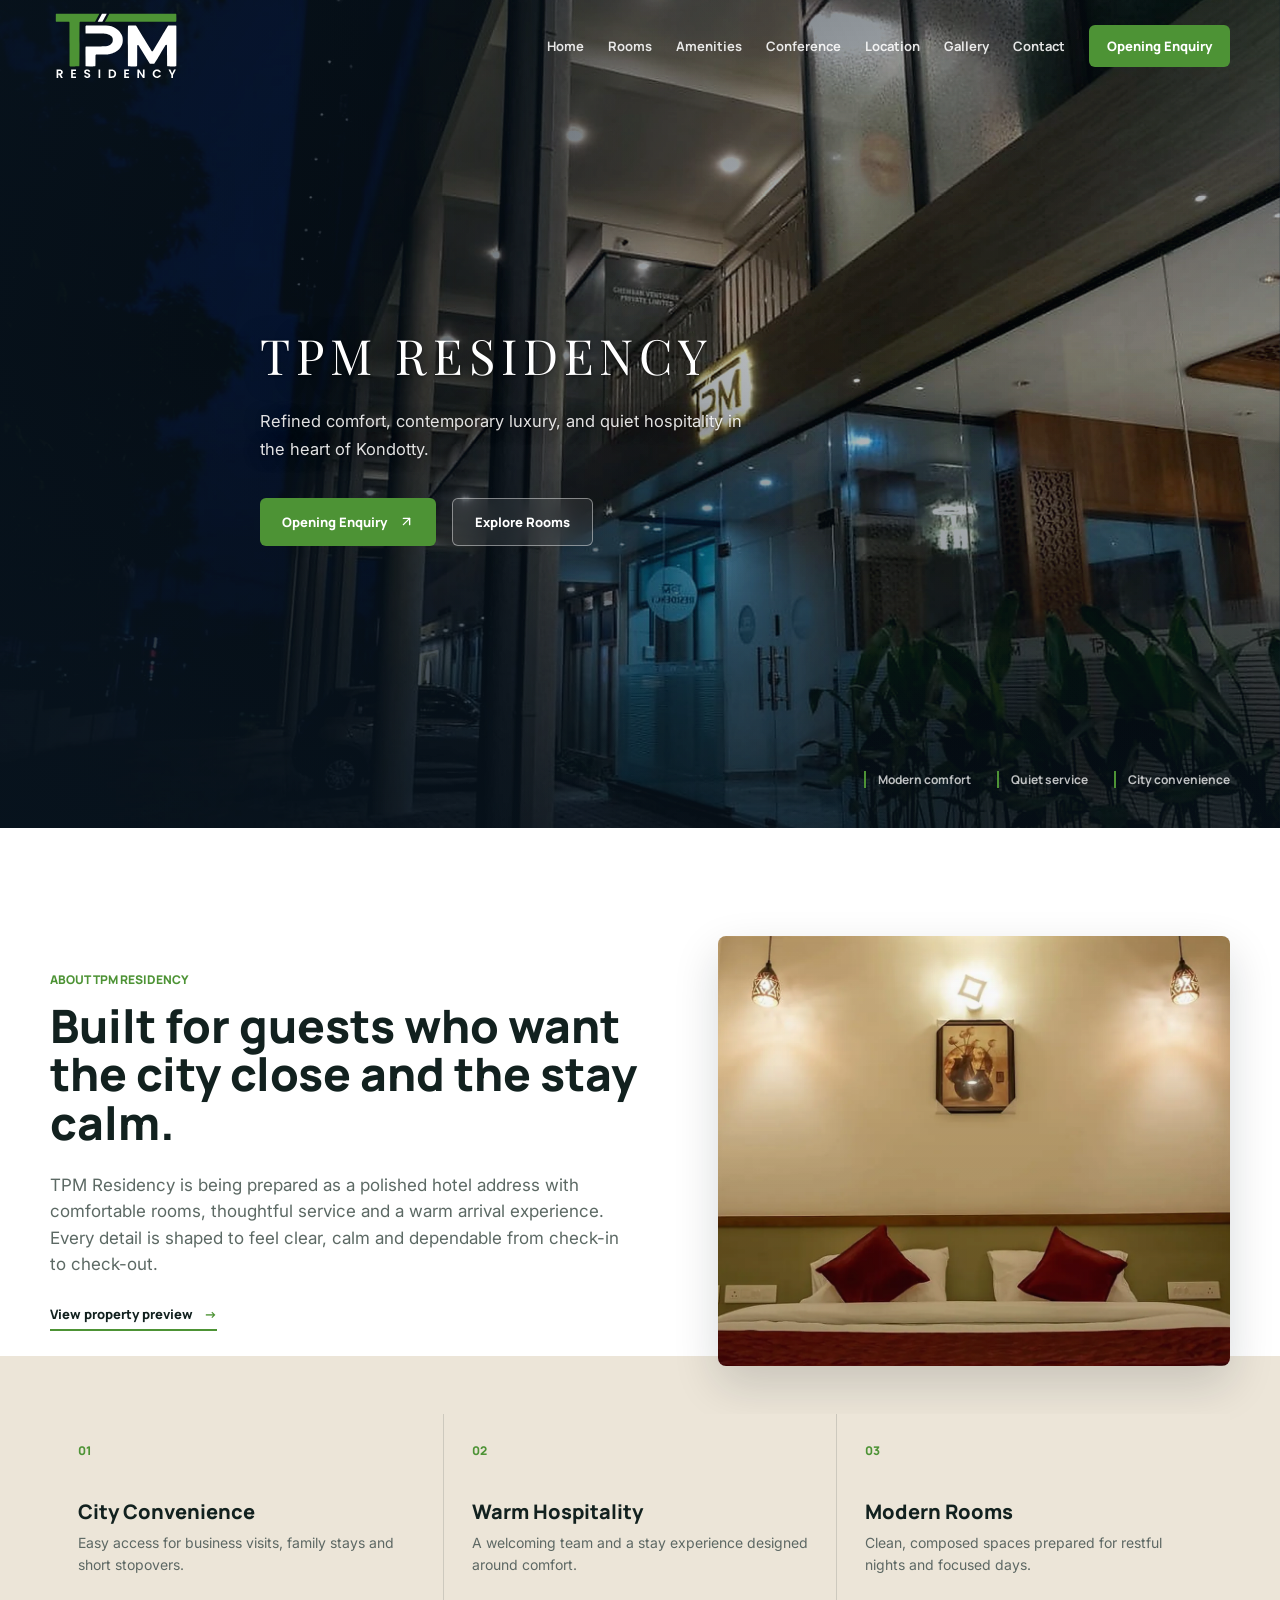
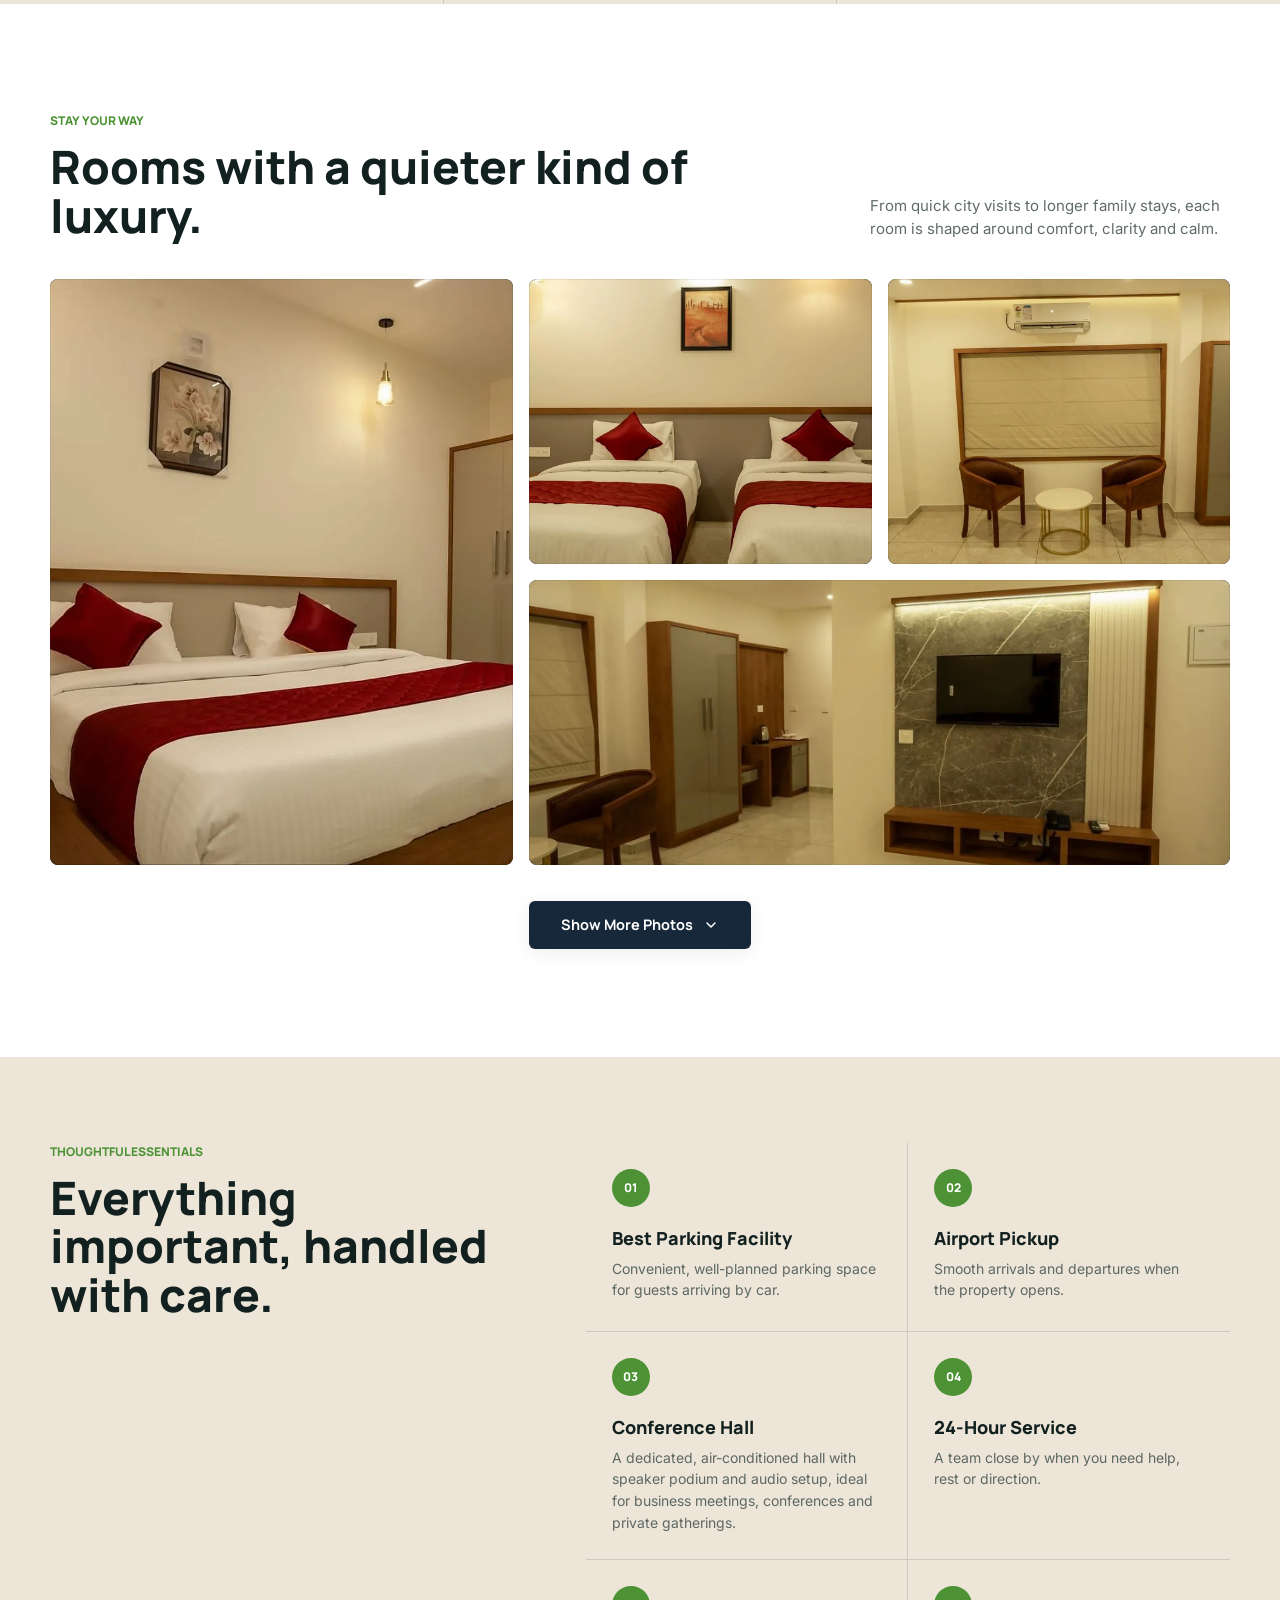
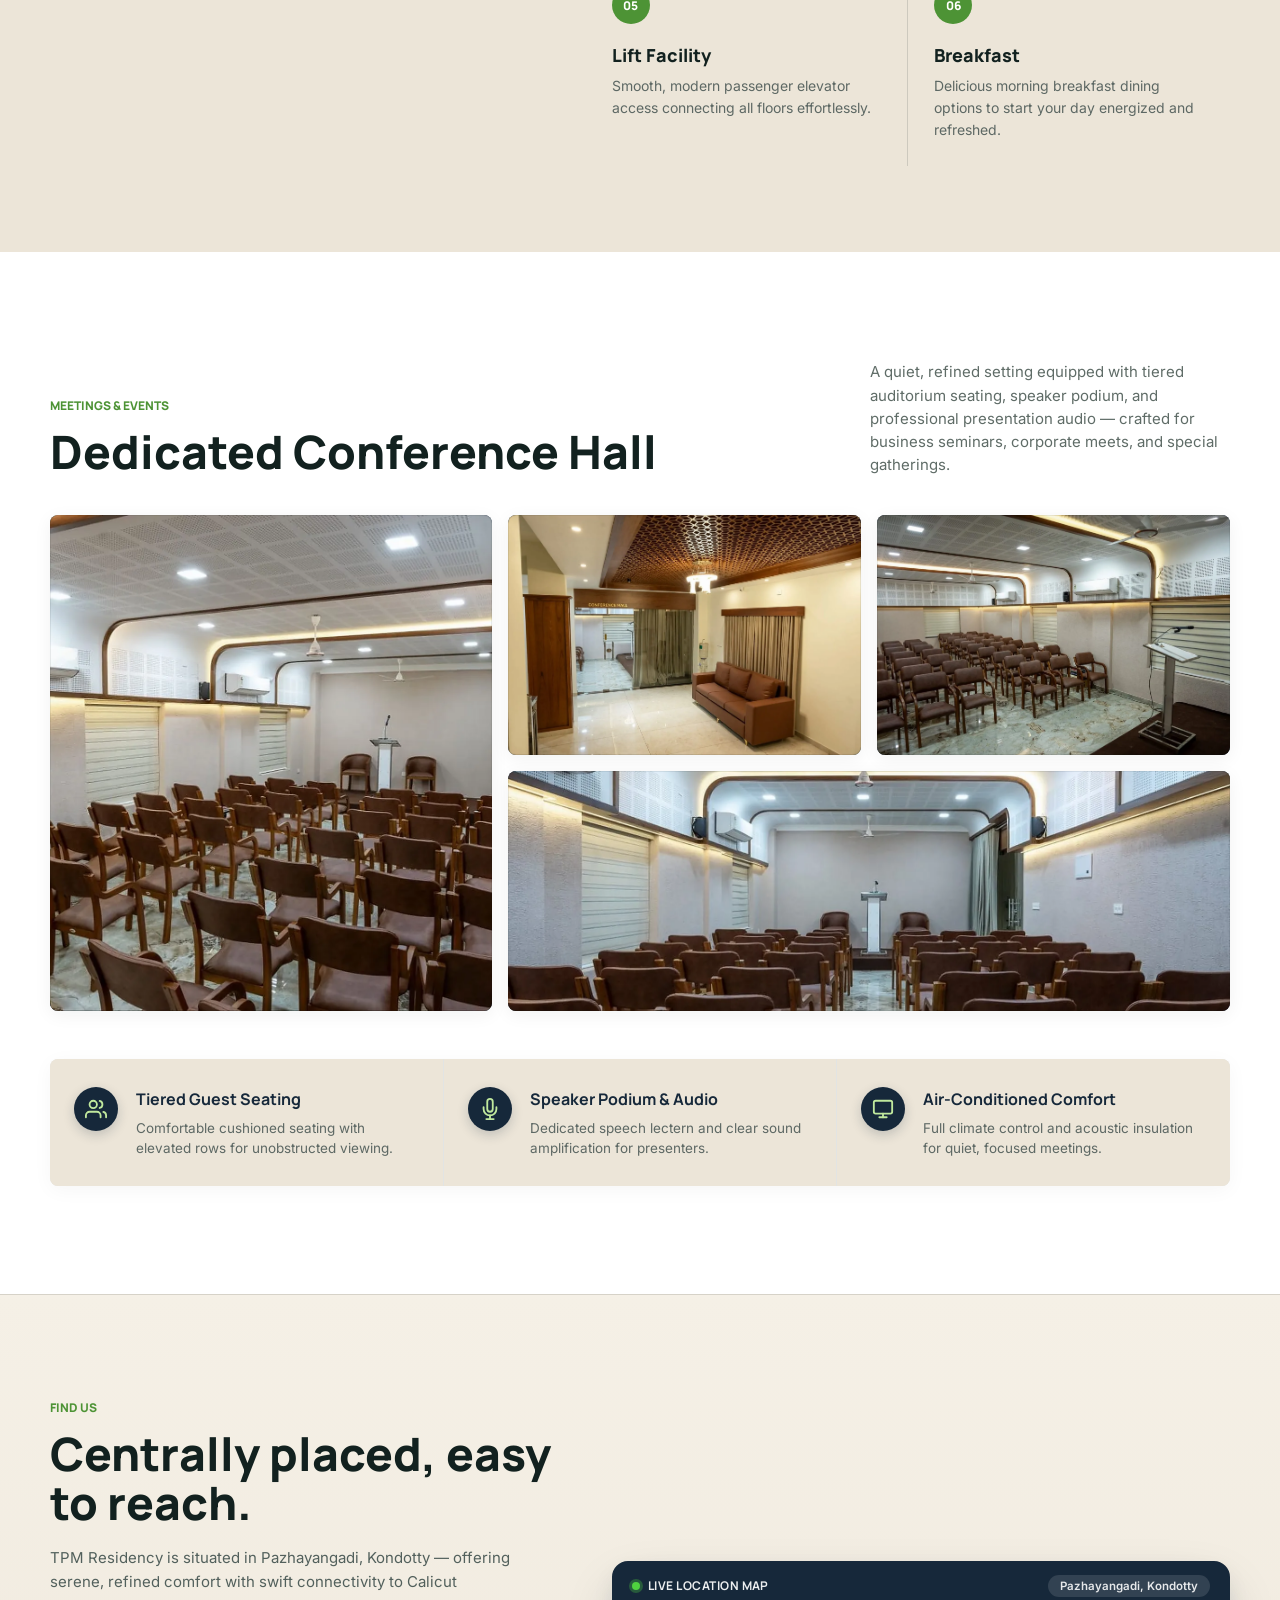
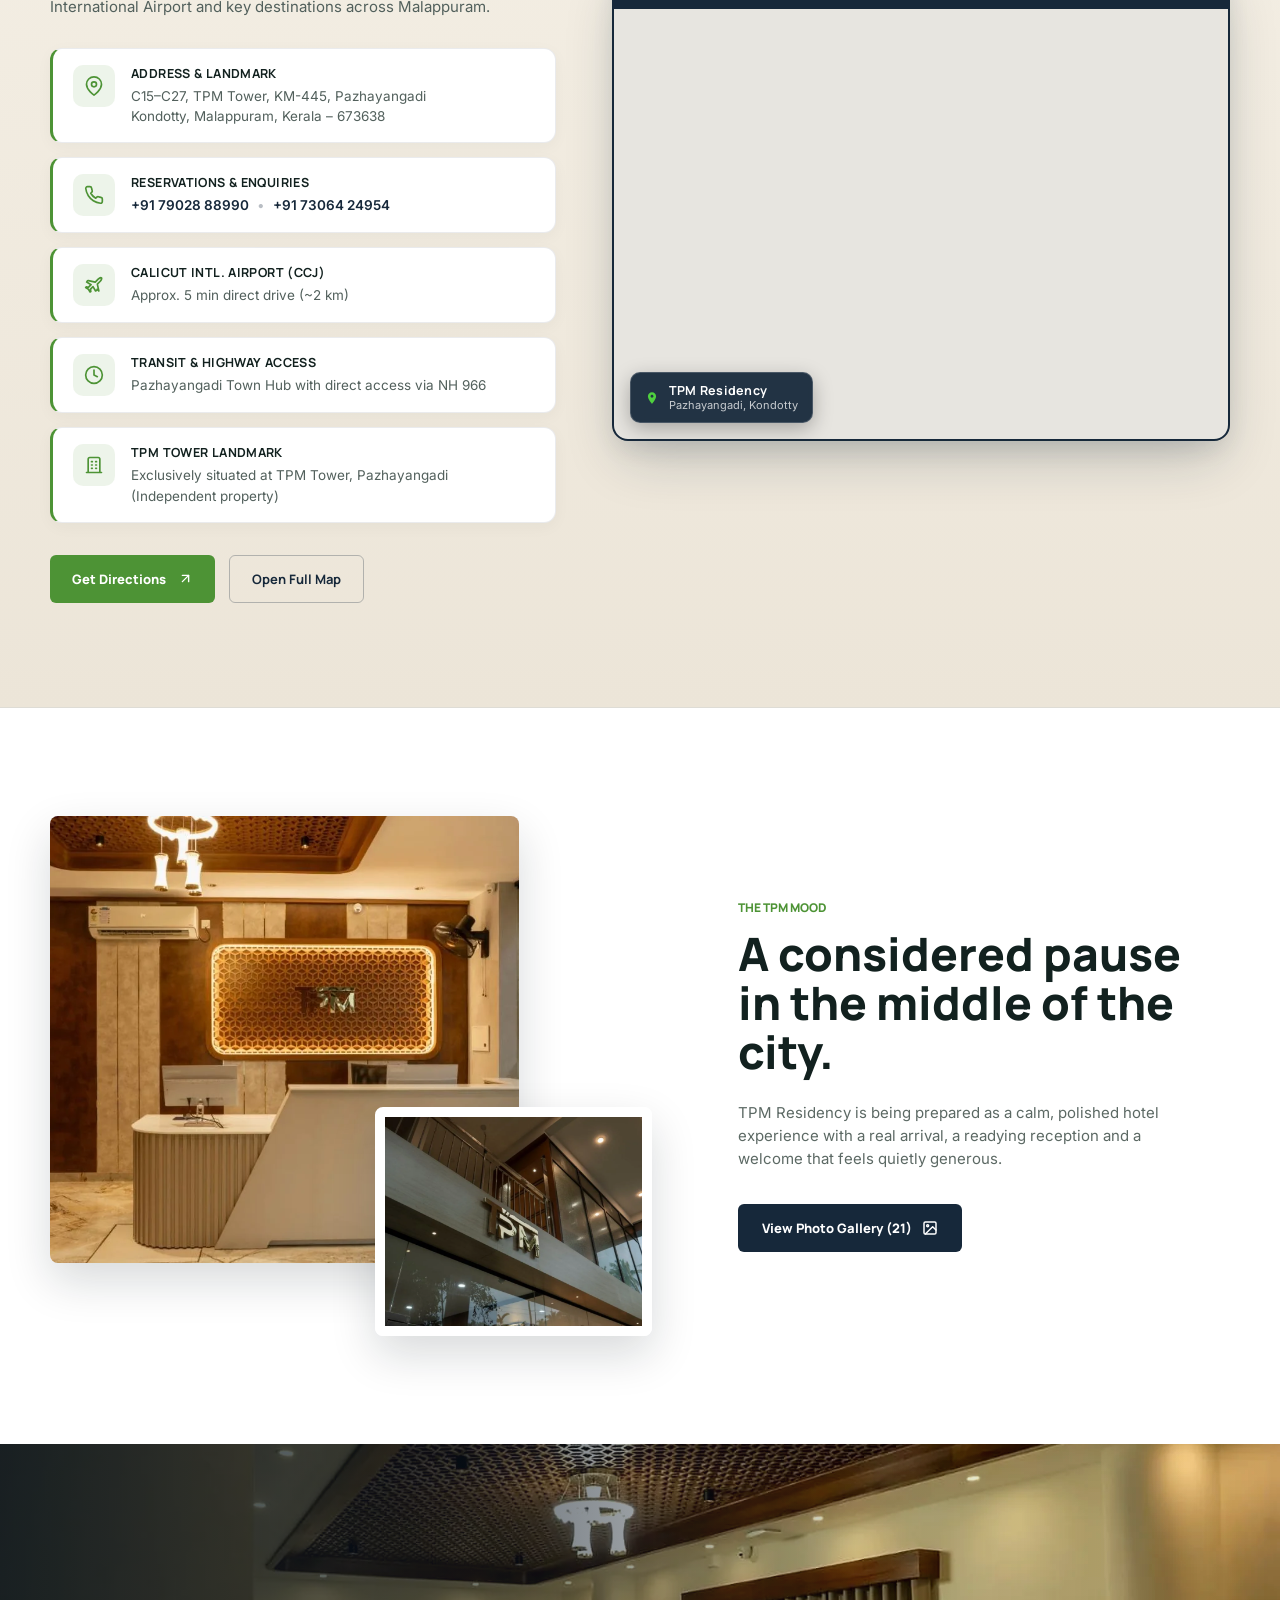
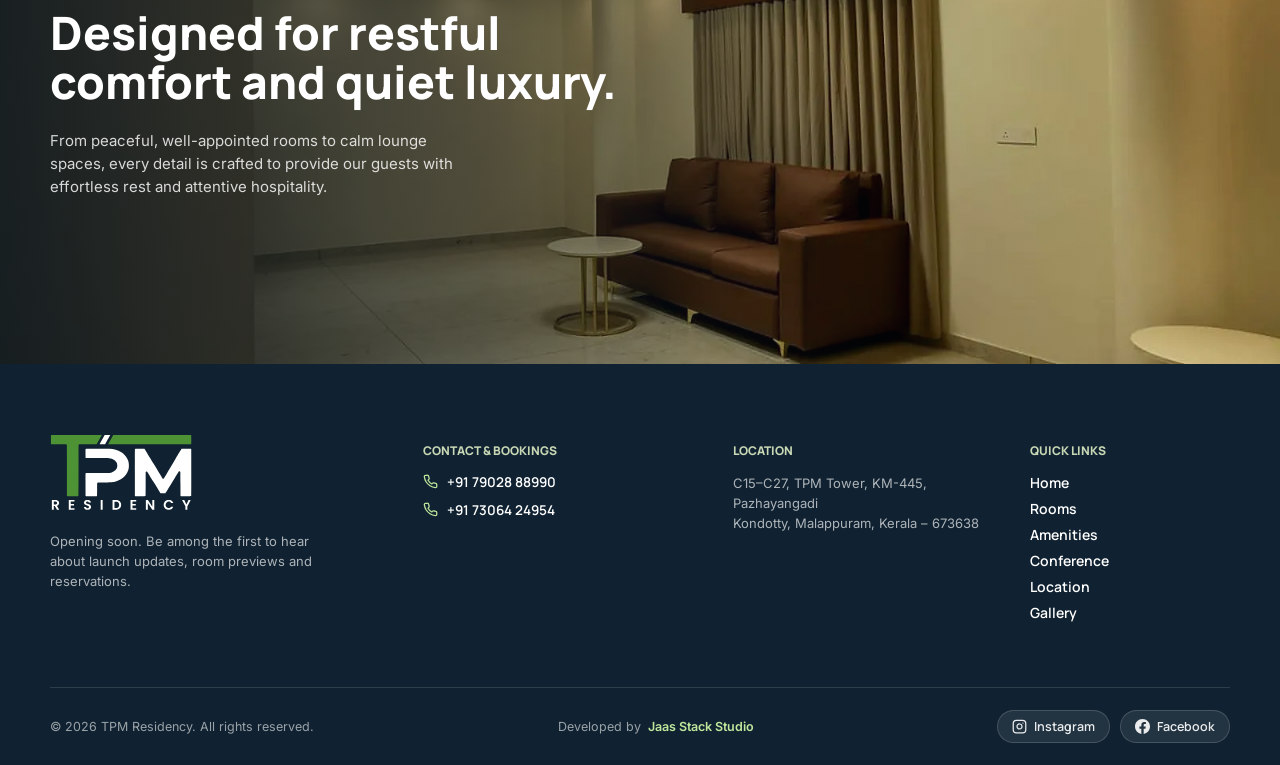
==== commit 61dfb002: "feat: expand hero slideshow to 5 slides, add social links, update amenities and gallery" ====
--- a/index.html
+++ b/index.html
@@ -68,7 +68,7 @@
     href="https://fonts.googleapis.com/css2?family=Manrope:wght@400;500;600;700;800&family=Inter:wght@400;500;600;700&family=Playfair+Display:wght@400;500;600;700&display=swap"
     rel="stylesheet">
   <link rel="preload" as="image" type="image/webp" href="assets/tpm-hero-entrance.webp">
-  <link rel="stylesheet" href="styles.css?v=8.2">
+  <link rel="stylesheet" href="styles.css?v=8.6">
 
   <!-- Schema.org Structured Data (JSON-LD) for Rich Google Search Snippets & Disambiguation -->
   <script type="application/ld+json">
@@ -148,6 +148,16 @@
         "@type": "LocationFeatureSpecification",
         "name": "airport pickup",
         "value": true
+      },
+      {
+        "@type": "LocationFeatureSpecification",
+        "name": "elevator",
+        "value": true
+      },
+      {
+        "@type": "LocationFeatureSpecification",
+        "name": "breakfast",
+        "value": true
       }
     ]
   }
@@ -187,6 +197,8 @@
         <div class="hero-slide hero-slide-1 active"></div>
         <div class="hero-slide hero-slide-2"></div>
         <div class="hero-slide hero-slide-3"></div>
+        <div class="hero-slide hero-slide-4"></div>
+        <div class="hero-slide hero-slide-5"></div>
       </div>
       <div class="hero-shade" aria-hidden="true"></div>
 
@@ -327,6 +339,16 @@
             <span class="amenity-icon">04</span>
             <h3>24-Hour Service</h3>
             <p>A team close by when you need help, rest or direction.</p>
+          </div>
+          <div>
+            <span class="amenity-icon">05</span>
+            <h3>Lift Facility</h3>
+            <p>Smooth, modern passenger elevator access connecting all floors effortlessly.</p>
+          </div>
+          <div>
+            <span class="amenity-icon">06</span>
+            <h3>Breakfast</h3>
+            <p>Delicious morning breakfast dining options to start your day energized and refreshed.</p>
           </div>
         </div>
       </div>
@@ -459,7 +481,7 @@
               </span>
               <div class="location-card-content">
                 <strong>Calicut Intl. Airport (CCJ)</strong>
-                <p>Approx. 25-minute direct drive (~12 km)</p>
+                <p>Approx. 5 min direct drive (~2 km)</p>
               </div>
             </div>
 
@@ -565,7 +587,7 @@
         <p>TPM Residency is being prepared as a calm, polished hotel experience with a real arrival, a readying
           reception and a welcome that feels quietly generous.</p>
         <button class="button dark-button gallery-open-btn" id="openGalleryBtn" type="button">
-          View Photo Gallery (20)
+          View Photo Gallery (21)
           <svg width="16" height="16" viewBox="0 0 24 24" fill="none" stroke="currentColor" stroke-width="2.2"
             stroke-linecap="round" stroke-linejoin="round" aria-hidden="true">
             <rect x="3" y="3" width="18" height="18" rx="2" ry="2" />
@@ -663,13 +685,13 @@
       <div class="gallery-modal-header">
         <div class="gallery-modal-info">
           <span class="gallery-counter"><span id="galleryCurrentIdx">1</span> / <span
-              id="galleryTotalCount">20</span></span>
+              id="galleryTotalCount">21</span></span>
           <h3 id="galleryPhotoTitle">Illuminated Reception &amp; Front Desk</h3>
         </div>
         <div class="gallery-category-chips" id="galleryCategoryChips">
-          <button type="button" class="gallery-chip active" data-filter="all">All (20)</button>
+          <button type="button" class="gallery-chip active" data-filter="all">All (21)</button>
           <button type="button" class="gallery-chip" data-filter="Reception">Reception (3)</button>
-          <button type="button" class="gallery-chip" data-filter="Others">Others (17)</button>
+          <button type="button" class="gallery-chip" data-filter="Others">Others (18)</button>
         </div>
         <button class="gallery-modal-close" id="closeGalleryBtn" type="button" aria-label="Close photo gallery">
           <svg width="20" height="20" viewBox="0 0 24 24" fill="none" stroke="currentColor" stroke-width="2.2"
--- a/styles.css
+++ b/styles.css
@@ -215,11 +215,21 @@
 }
 
 .hero-slide-2 {
+  background-image: url("assets/tpm-hero-night-building.webp");
+  background-position: center 32%;
+}
+
+.hero-slide-3 {
   background-image: url("assets/tpm-hero-lobby-door.webp");
   background-position: center;
 }
 
-.hero-slide-3 {
+.hero-slide-4 {
+  background-image: url("assets/tpm-hero-aerial-drone.webp");
+  background-position: center;
+}
+
+.hero-slide-5 {
   background-image: url("assets/tpm-hero-glass.webp");
   background-position: 60% center;
 }
@@ -1987,11 +1997,22 @@
   }
 
   .hero-slide-2 {
+    background-image: url("assets/tpm-hero-night-building-mobile.webp");
     background-position: center;
     filter: none !important;
   }
 
   .hero-slide-3 {
+    background-position: center;
+    filter: none !important;
+  }
+
+  .hero-slide-4 {
+    background-position: center;
+    filter: none !important;
+  }
+
+  .hero-slide-5 {
     background-image: url("pictures/Reception/photo_2026-10-21_13-28-22.webp");
     background-position: center;
     filter: none !important;
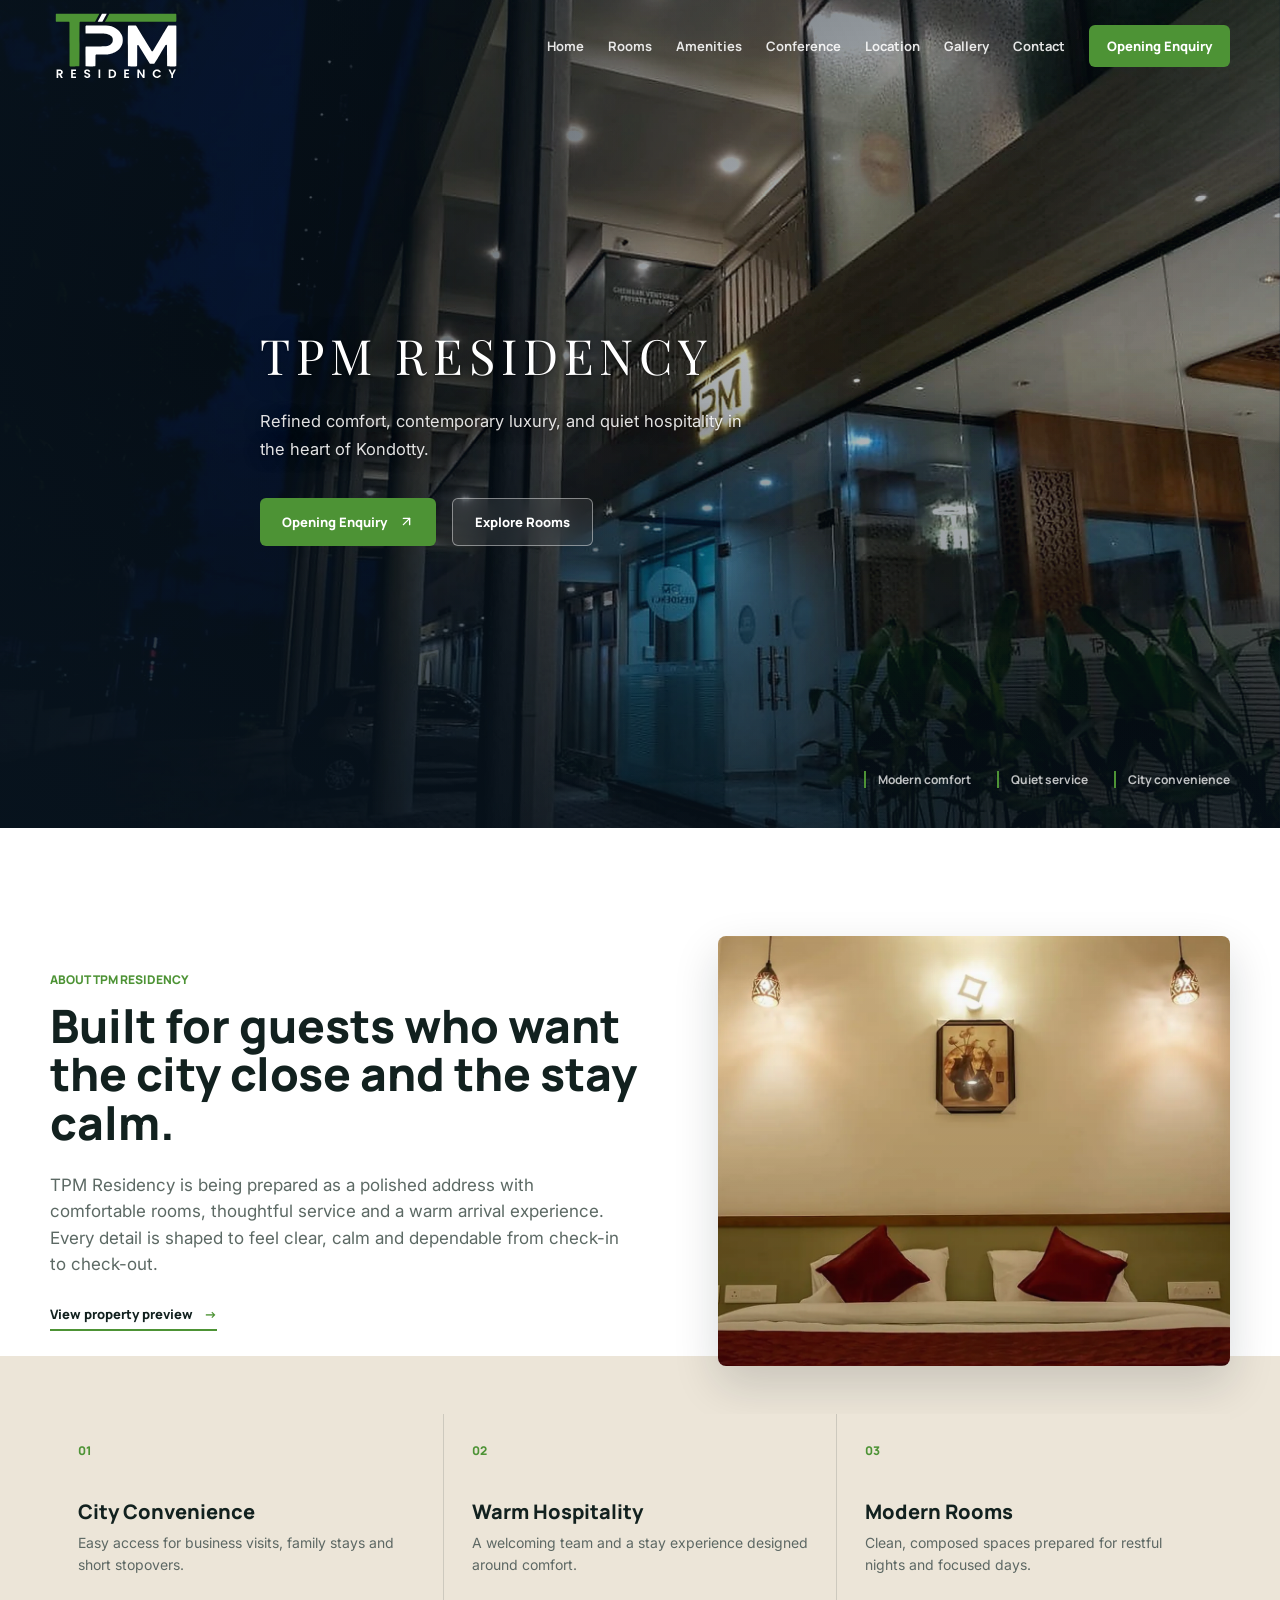
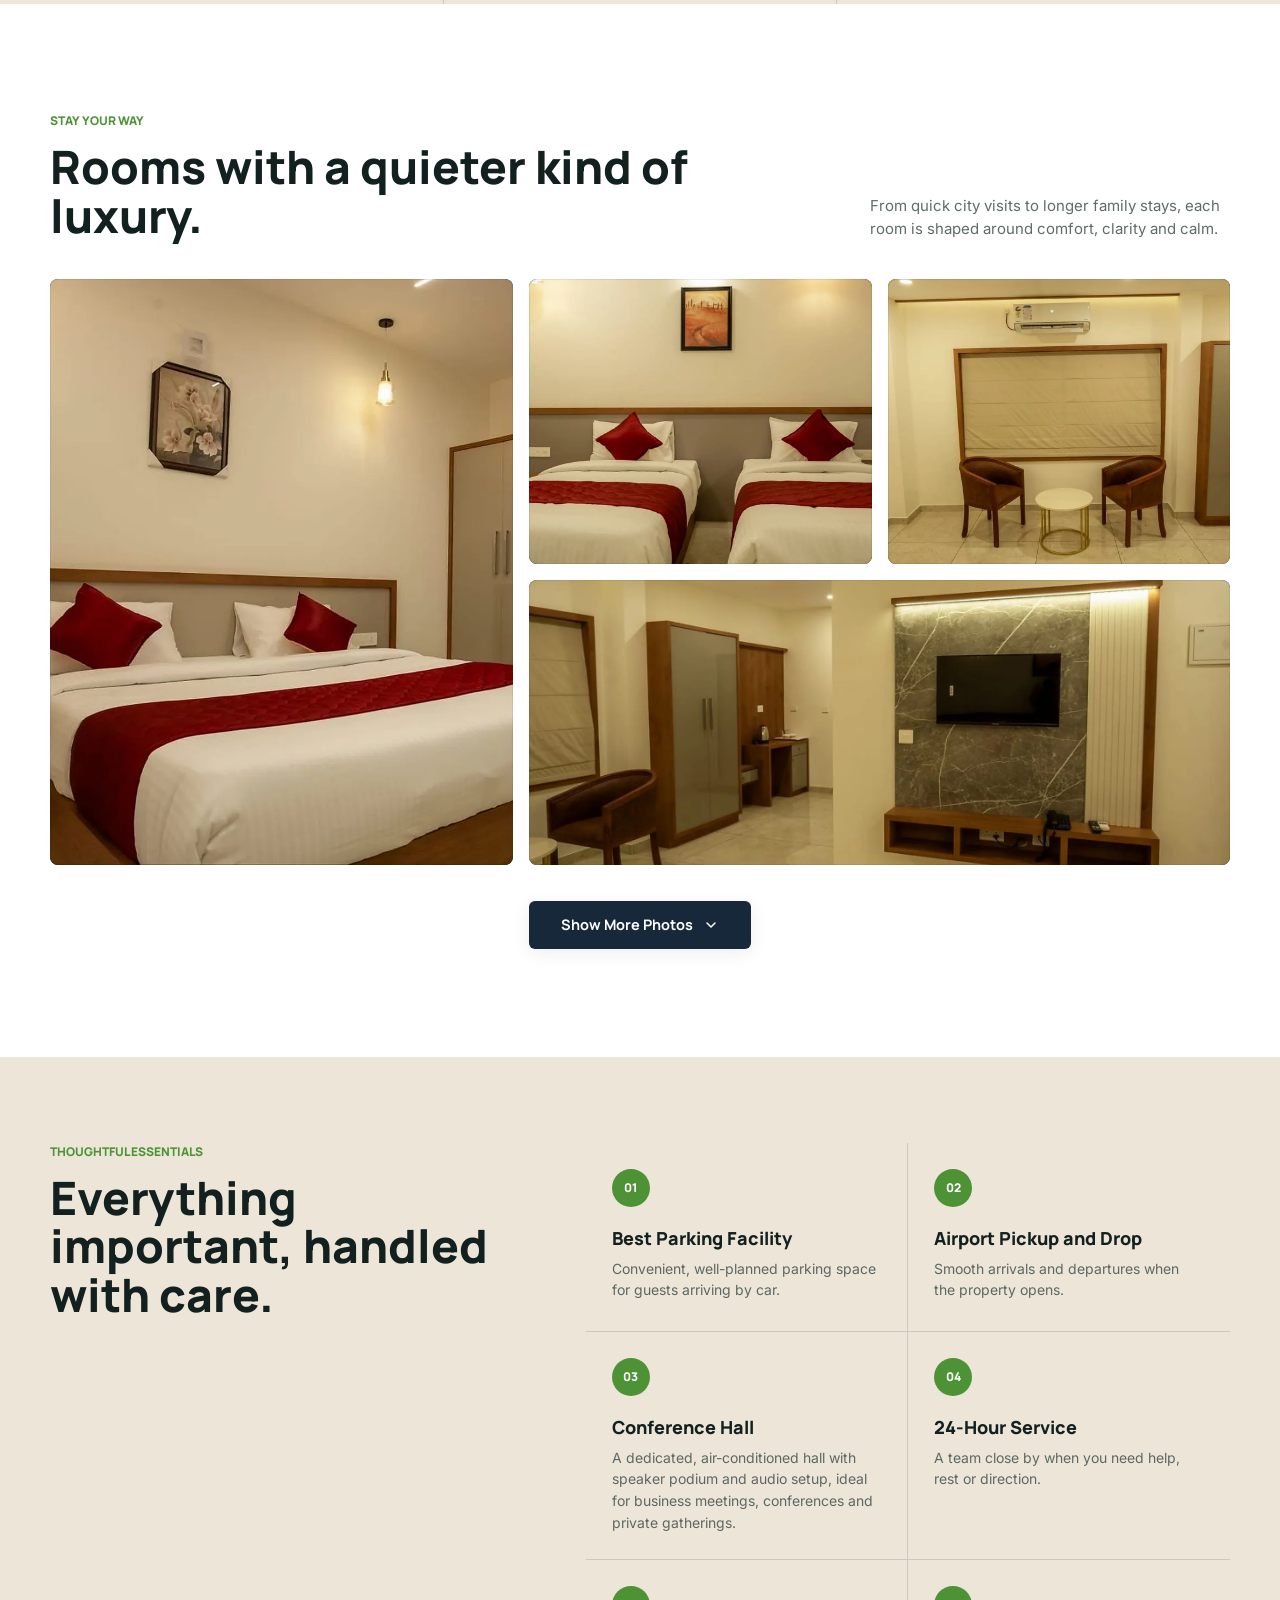
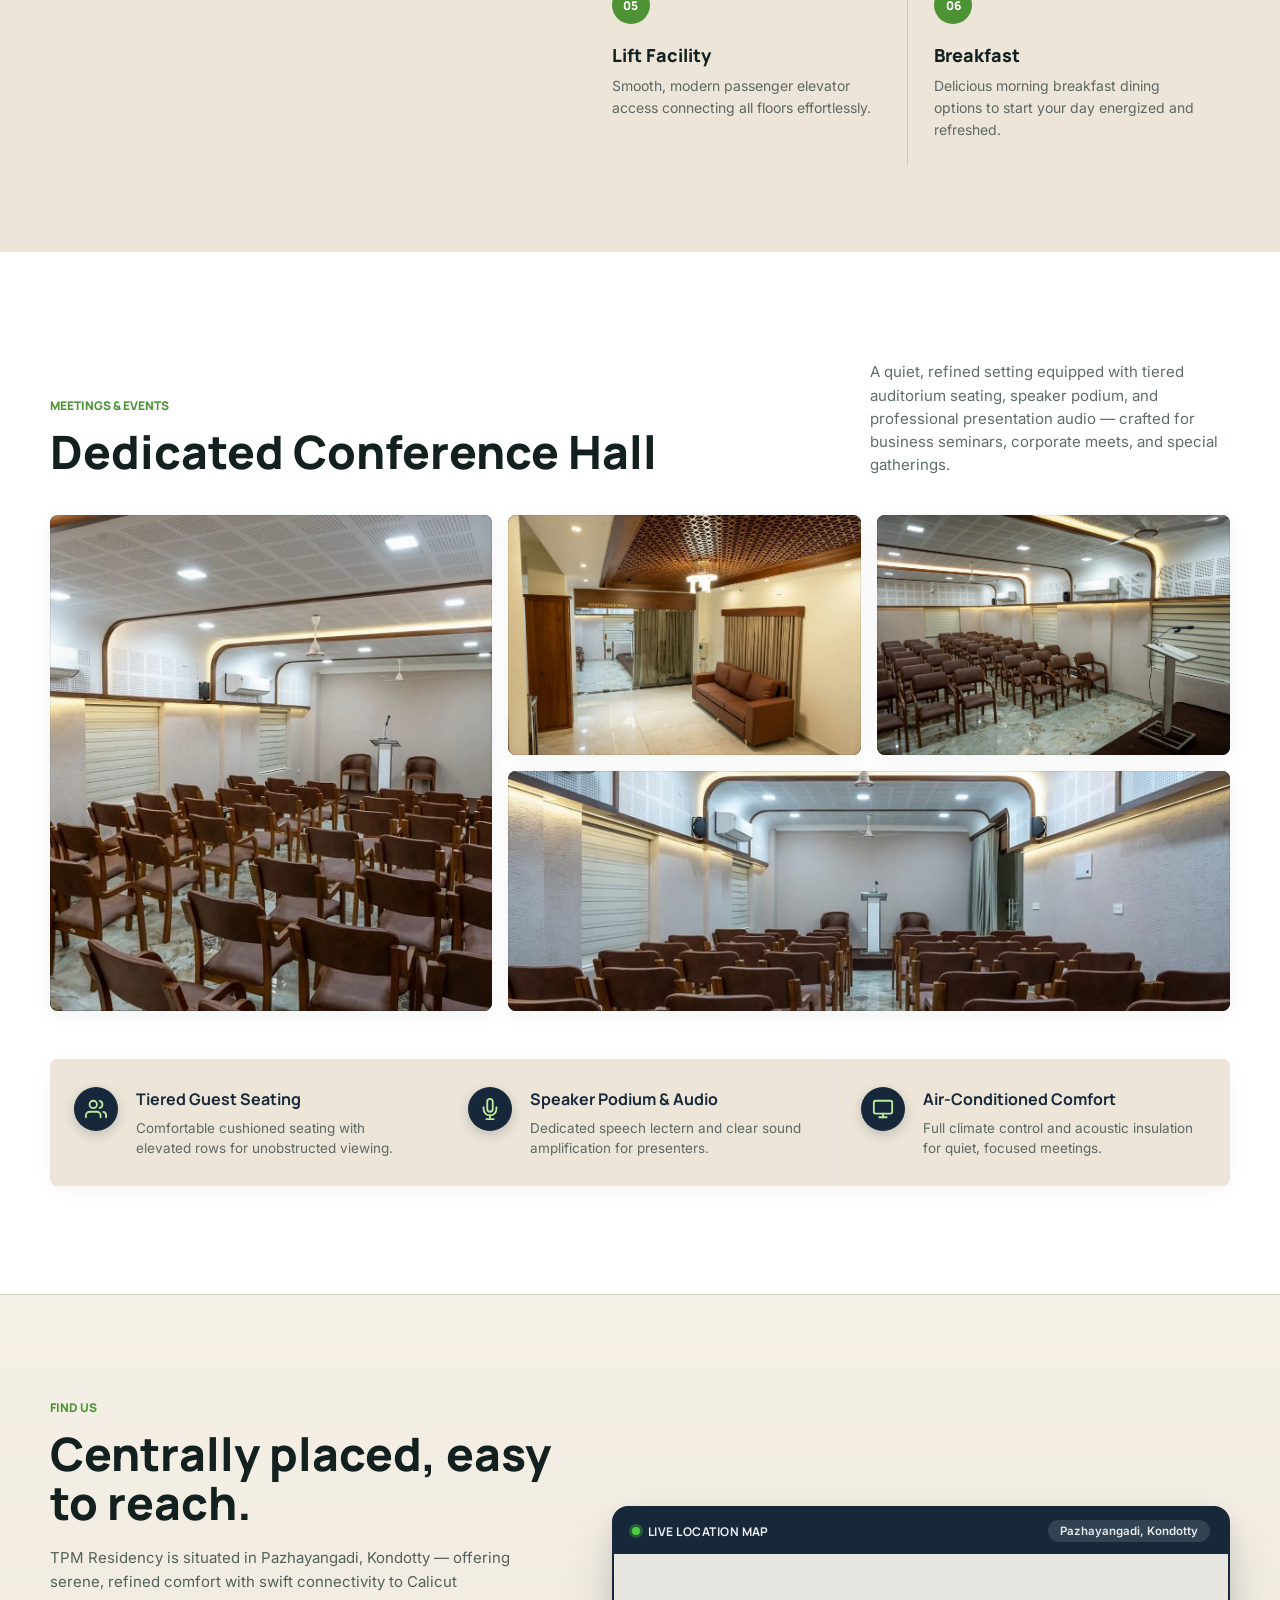
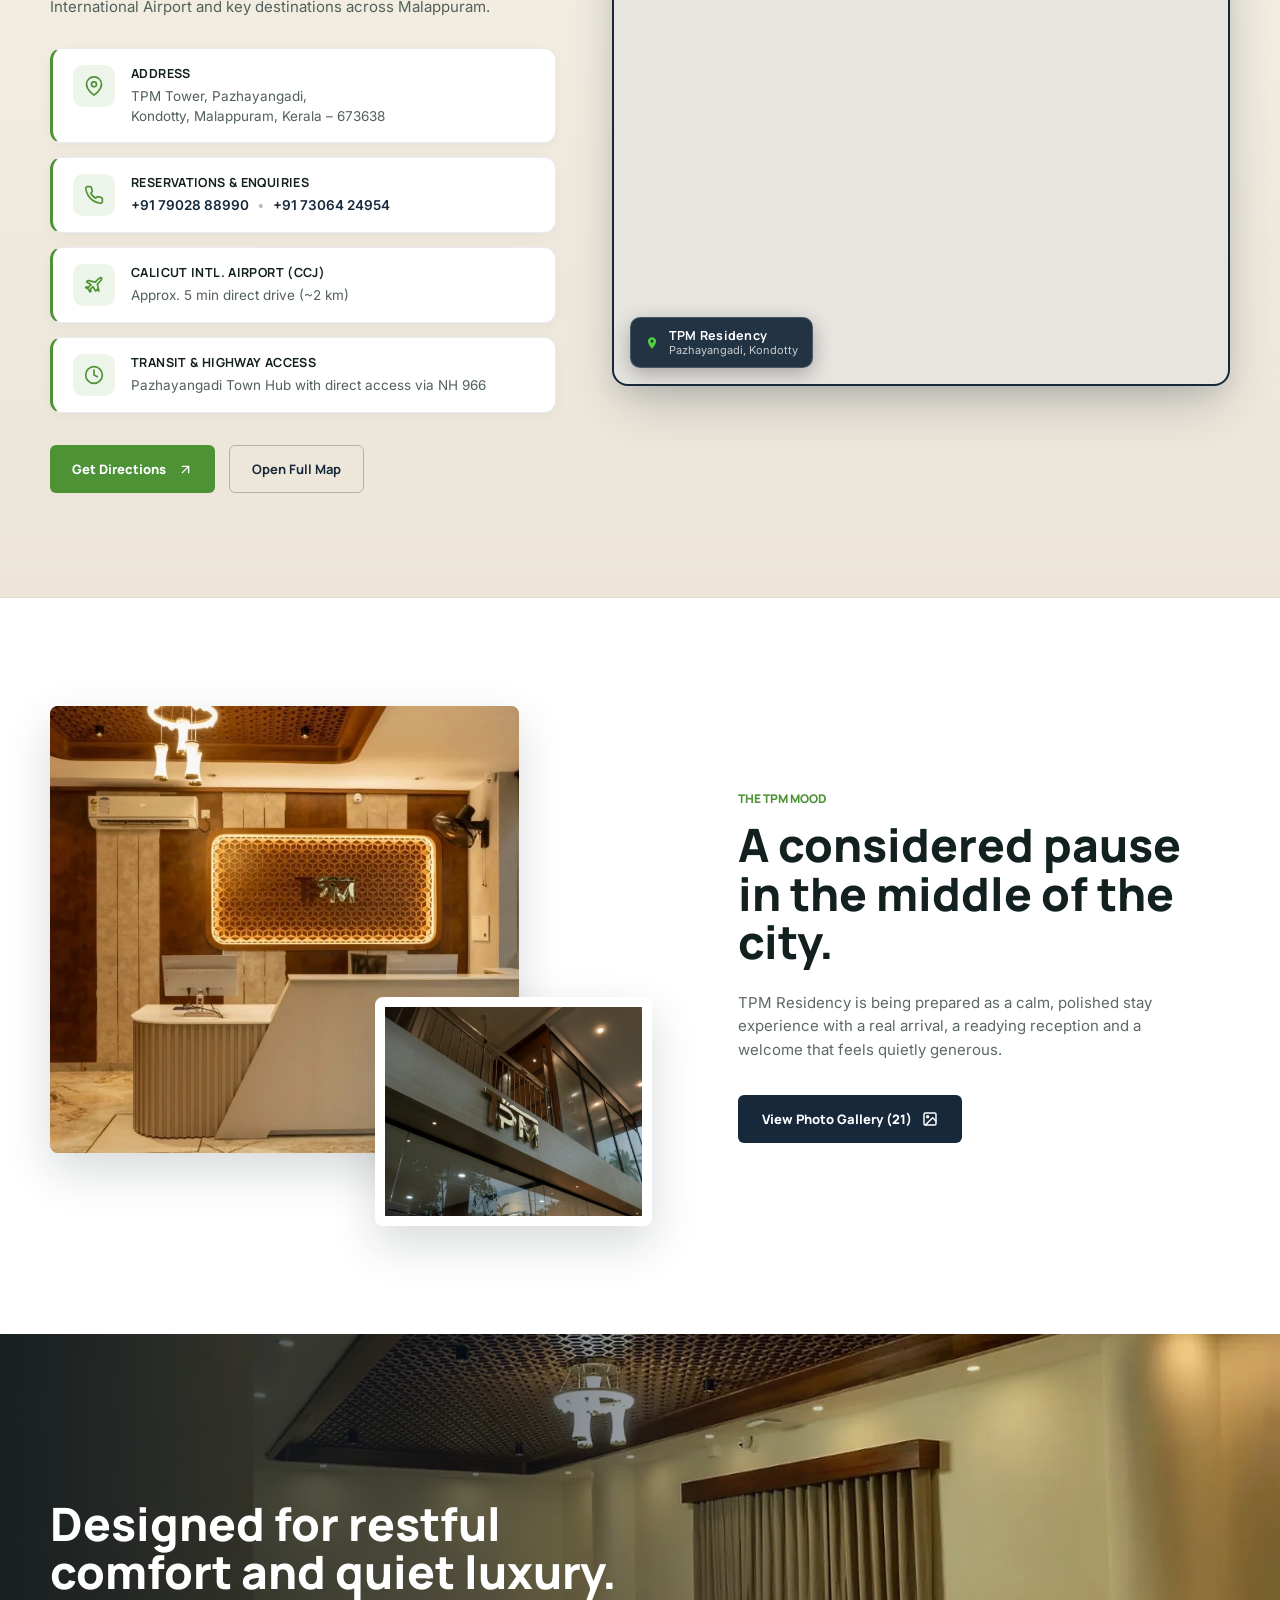
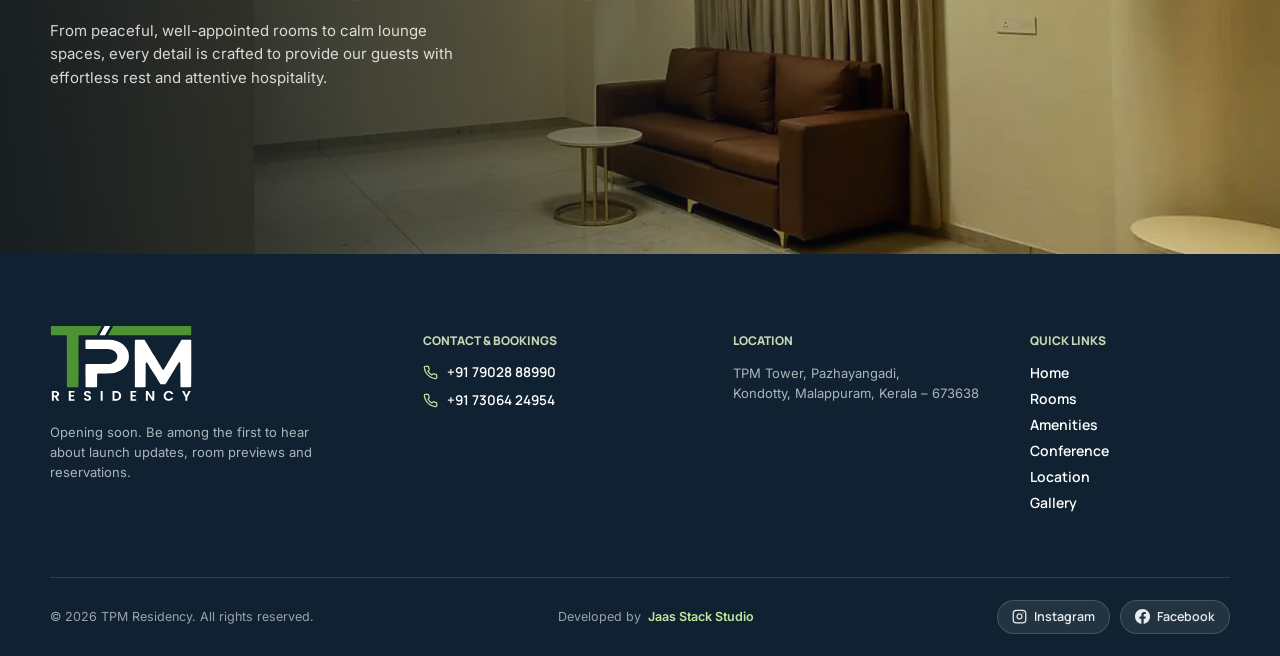
==== commit ae69f178: "feat: update room branding, location address, hero slides and amenities" ====
--- a/index.html
+++ b/index.html
@@ -6,10 +6,10 @@
   <meta name="viewport" content="width=device-width, initial-scale=1, viewport-fit=cover">
 
   <!-- Primary SEO Meta Tags -->
-  <title>TPM Residency | Luxury Hotel &amp; Rooms in Kondotty, Malappuram</title>
-  <meta name="title" content="TPM Residency | Luxury Hotel &amp; Rooms in Kondotty, Malappuram">
-  <meta name="description" content="TPM Residency is a premier hotel in Pazhayangadi, Kondotty offering luxury rooms near Kondotty and Calicut International Airport (CCJ), Malappuram. Modern AC rooms, dedicated conference hall &amp; 24-hour service. Opening soon.">
-  <meta name="keywords" content="TPM, TPM Residency, TPM hotel, TPM rooms, hotels near kondotty, hotels in kondotty, rooms near kondotty, rooms in kondotty, hotel booking kondotty, luxury hotel kondotty, hotel in pazhayangadi, hotels near calicut airport, CCJ airport hotel, stay in malappuram kerala">
+  <title>TPM Residency | Luxury Rooms in Kondotty, Malappuram</title>
+  <meta name="title" content="TPM Residency | Luxury Rooms in Kondotty, Malappuram">
+  <meta name="description" content="TPM Residency offers luxury rooms in Pazhayangadi, Kondotty near Calicut International Airport (CCJ), Malappuram. Modern AC rooms, dedicated conference hall &amp; 24-hour service. Opening soon.">
+  <meta name="keywords" content="TPM, TPM Residency, TPM rooms, rooms near kondotty, rooms in kondotty, luxury rooms kondotty, room booking kondotty, AC rooms in pazhayangadi, rooms near calicut airport, CCJ airport rooms, stay in malappuram kerala, accommodation in kondotty">
   <meta name="author" content="TPM Residency">
   <meta name="robots" content="index, follow, max-snippet:-1, max-image-preview:large, max-video-preview:-1">
   <link rel="canonical" href="https://tpmresidency.com/">
@@ -17,28 +17,28 @@
   <!-- Open Graph / Facebook / WhatsApp / LinkedIn -->
   <meta property="og:type" content="website">
   <meta property="og:url" content="https://tpmresidency.com/">
-  <meta property="og:title" content="TPM Residency | Luxury Hotel &amp; Rooms Near Kondotty">
-  <meta property="og:description" content="Contemporary luxury hotel and modern rooms in Pazhayangadi, Kondotty near Calicut International Airport (CCJ), Malappuram. Opening soon.">
-  <meta property="og:image" content="https://tpmresidency.com/pictures/Others/photo_2026-10-21_13-35-55.webp">
-  <meta property="og:image:secure_url" content="https://tpmresidency.com/pictures/Others/photo_2026-10-21_13-35-55.webp">
+  <meta property="og:title" content="TPM Residency | Luxury Rooms Near Kondotty">
+  <meta property="og:description" content="Contemporary luxury and modern AC rooms in Pazhayangadi, Kondotty near Calicut International Airport (CCJ), Malappuram. Opening soon.">
+  <meta property="og:image" content="https://tpmresidency.com/pictures/building_clean.webp">
+  <meta property="og:image:secure_url" content="https://tpmresidency.com/pictures/building_clean.webp">
   <meta property="og:image:type" content="image/webp">
   <meta property="og:image:width" content="1280">
   <meta property="og:image:height" content="853">
-  <meta property="og:image:alt" content="TPM Residency Luxury Hotel Illuminated Front Entrance and Facade in Kondotty">
+  <meta property="og:image:alt" content="TPM Residency Luxury Illuminated Front Entrance and Facade in Kondotty">
   <meta property="og:site_name" content="TPM Residency">
   <meta property="og:locale" content="en_IN">
 
   <!-- Twitter Card -->
   <meta name="twitter:card" content="summary_large_image">
   <meta name="twitter:url" content="https://tpmresidency.com/">
-  <meta name="twitter:title" content="TPM Residency | Luxury Hotel &amp; Rooms in Kondotty">
+  <meta name="twitter:title" content="TPM Residency | Luxury Rooms in Kondotty">
   <meta name="twitter:description" content="Modern luxury rooms, dedicated conference hall and airport proximity at TPM Residency, Pazhayangadi, Kondotty. Opening soon.">
-  <meta name="twitter:image" content="https://tpmresidency.com/pictures/Others/photo_2026-10-21_13-35-55.webp">
-  <meta name="twitter:image:alt" content="TPM Residency Luxury Hotel Illuminated Front Entrance and Facade in Kondotty">
+  <meta name="twitter:image" content="https://tpmresidency.com/pictures/building_clean.webp">
+  <meta name="twitter:image:alt" content="TPM Residency Luxury Illuminated Front Entrance and Facade in Kondotty">
 
   <!-- Google Search Result Thumbnail Directive -->
-  <meta name="thumbnail" content="https://tpmresidency.com/pictures/Others/photo_2026-10-21_13-35-55.webp">
-  <link rel="image_src" href="https://tpmresidency.com/pictures/Others/photo_2026-10-21_13-35-55.webp">
+  <meta name="thumbnail" content="https://tpmresidency.com/pictures/building_clean.webp">
+  <link rel="image_src" href="https://tpmresidency.com/pictures/building_clean.webp">
 
   <!-- Geo-Targeting & Local SEO -->
   <meta name="geo.region" content="IN-KL">
@@ -68,44 +68,45 @@
     href="https://fonts.googleapis.com/css2?family=Manrope:wght@400;500;600;700;800&family=Inter:wght@400;500;600;700&family=Playfair+Display:wght@400;500;600;700&display=swap"
     rel="stylesheet">
   <link rel="preload" as="image" type="image/webp" href="assets/tpm-hero-entrance.webp">
-  <link rel="stylesheet" href="styles.css?v=8.6">
+  <link rel="stylesheet" href="styles.css?v=8.8">
 
   <!-- Schema.org Structured Data (JSON-LD) for Rich Google Search Snippets & Disambiguation -->
   <script type="application/ld+json">
   {
     "@context": "https://schema.org",
-    "@type": "Hotel",
+    "@type": "LodgingBusiness",
     "name": "TPM Residency",
     "legalName": "TPM Residency",
     "alternateName": [
       "TPM",
-      "TPM Hotel",
       "TPM Residency Kondotty",
       "TPM Rooms Kondotty",
       "TPM Tower Kondotty"
     ],
-    "disambiguatingDescription": "TPM Residency is an independent premier hotel located at TPM Tower, Pazhayangadi, Kondotty, Malappuram. It is an independent establishment under the TPM Group and is completely separate from and not affiliated with or known as Thekkumpuram Residency in Kumminiparamba.",
+    "disambiguatingDescription": "TPM Residency is an independent premier accommodation and residency offering luxury rooms located at TPM Tower, Pazhayangadi, Kondotty, Malappuram. It is an independent establishment under the TPM Group and is completely separate from and not affiliated with or known as Thekkumpuram Residency in Kumminiparamba.",
     "url": "https://tpmresidency.com/",
     "logo": "https://tpmresidency.com/Logo%20folder/tpm-residency-logo.svg",
     "image": [
+      "https://tpmresidency.com/pictures/building_clean.webp",
       "https://tpmresidency.com/pictures/Others/photo_2026-10-21_13-35-55.webp",
-      "https://tpmresidency.com/pictures/building_clean.webp"
+      "https://tpmresidency.com/pictures/Others/photo_2026-10-21_13-28-59.webp"
     ],
-    "photo": "https://tpmresidency.com/pictures/Others/photo_2026-10-21_13-35-55.webp",
+    "photo": "https://tpmresidency.com/pictures/building_clean.webp",
     "primaryImageOfPage": {
       "@type": "ImageObject",
-      "contentUrl": "https://tpmresidency.com/pictures/Others/photo_2026-10-21_13-35-55.webp",
-      "url": "https://tpmresidency.com/pictures/Others/photo_2026-10-21_13-35-55.webp",
+      "contentUrl": "https://tpmresidency.com/pictures/building_clean.webp",
+      "url": "https://tpmresidency.com/pictures/building_clean.webp",
+      "thumbnailUrl": "https://tpmresidency.com/pictures/building_clean.webp",
       "width": 1280,
       "height": 853,
-      "caption": "TPM Residency Luxury Hotel Illuminated Front Entrance and Facade - Pazhayangadi, Kondotty"
+      "caption": "TPM Residency Luxury Illuminated Front Entrance and Facade - Pazhayangadi, Kondotty"
     },
-    "description": "TPM Residency is a premier luxury hotel in Pazhayangadi, Kondotty offering modern AC rooms near Calicut International Airport (CCJ), Malappuram. Modern AC rooms, dedicated conference hall & 24-hour service.",
+    "description": "TPM Residency offers premier luxury rooms in Pazhayangadi, Kondotty near Calicut International Airport (CCJ), Malappuram. Modern AC rooms, dedicated conference hall & 24-hour service.",
     "telephone": "+91 79028 88990",
     "email": "tpmresidency@gmail.com",
     "address": {
       "@type": "PostalAddress",
-      "streetAddress": "C15-C27, TPM Tower, KM-445, Pazhayangadi",
+      "streetAddress": "TPM Tower, Pazhayangadi",
       "addressLocality": "Kondotty",
       "addressRegion": "Kerala",
       "postalCode": "673638",
@@ -146,7 +147,7 @@
       },
       {
         "@type": "LocationFeatureSpecification",
-        "name": "airport pickup",
+        "name": "airport pickup and drop",
         "value": true
       },
       {
@@ -168,7 +169,7 @@
   <header class="site-header" id="top">
     <nav class="nav wrap" aria-label="Main navigation">
       <a class="brand" href="#top" aria-label="TPM Residency home">
-        <img src="Logo%20folder/tpm-residency-logo.svg" alt="TPM Residency - Luxury Hotel in Kondotty" width="140" height="70">
+        <img src="Logo%20folder/tpm-residency-logo.svg" alt="TPM Residency - Luxury Rooms in Kondotty" width="140" height="70">
       </a>
 
       <button class="menu-toggle" aria-expanded="false" aria-controls="nav-links" type="button">
@@ -247,7 +248,7 @@
         <div class="about-copy">
           <p class="eyebrow">About TPM Residency</p>
           <h2 id="about-title">Built for guests who want the city close and the stay calm.</h2>
-          <p>TPM Residency is being prepared as a polished hotel address with comfortable rooms, thoughtful service and
+          <p>TPM Residency is being prepared as a polished address with comfortable rooms, thoughtful service and
             a warm arrival experience. Every detail is shaped to feel clear, calm and dependable from check-in to
             check-out.</p>
           <div class="about-actions">
@@ -327,7 +328,7 @@
           </div>
           <div>
             <span class="amenity-icon">02</span>
-            <h3>Airport Pickup</h3>
+            <h3>Airport Pickup and Drop</h3>
             <p>Smooth arrivals and departures when the property opens.</p>
           </div>
           <div>
@@ -448,8 +449,8 @@
                 </svg>
               </span>
               <div class="location-card-content">
-                <strong>Address &amp; Landmark</strong>
-                <p>C15–C27, TPM Tower, KM-445, Pazhayangadi<br>Kondotty, Malappuram, Kerala – 673638</p>
+                <strong>Address</strong>
+                <p>TPM Tower, Pazhayangadi,<br>Kondotty, Malappuram, Kerala – 673638</p>
               </div>
             </div>
 
@@ -499,18 +500,6 @@
               </div>
             </div>
 
-            <div class="location-card">
-              <span class="location-icon" aria-hidden="true">
-                <svg width="20" height="20" viewBox="0 0 24 24" fill="none" stroke="currentColor" stroke-width="2"
-                  stroke-linecap="round" stroke-linejoin="round">
-                  <path d="M3 21h18M9 8h1M9 12h1M9 16h1M14 8h1M14 12h1M14 16h1M5 21V5a2 2 0 0 1 2-2h10a2 2 0 0 1 2 2v16"/>
-                </svg>
-              </span>
-              <div class="location-card-content">
-                <strong>TPM Tower Landmark</strong>
-                <p>Exclusively situated at TPM Tower, Pazhayangadi (Independent property)</p>
-              </div>
-            </div>
           </div>
 
           <div class="location-actions">
@@ -573,18 +562,18 @@
       <div class="story-images">
         <div class="story-photo main-photo" aria-label="TPM Residency reception desk preview" role="button" tabindex="0"
           title="Click to view full photo gallery">
-          <img src="pictures/Reception/photo_2026-10-21_13-28-22.webp" alt="TPM Residency illuminated reception counter and luxury hotel lobby in Kondotty" width="600" height="450" class="sr-only" loading="lazy" decoding="async">
+          <img src="pictures/Reception/photo_2026-10-21_13-28-22.webp" alt="TPM Residency illuminated reception counter and luxury lobby in Kondotty" width="600" height="450" loading="lazy" decoding="async">
         </div>
         <div class="story-photo small-photo" aria-label="TPM Residency gold architectural facade preview" role="button" tabindex="0"
           title="Click to view full photo gallery">
-          <img src="pictures/Others/photo_2026-10-21_13-28-59.webp" alt="TPM Residency hotel gold architectural facade and glass entrance in Kondotty" width="400" height="300" class="sr-only" loading="lazy" decoding="async">
+          <img src="pictures/Others/photo_2026-10-21_13-28-59.webp" alt="TPM Residency gold architectural facade and glass entrance in Kondotty" width="400" height="300" loading="lazy" decoding="async">
         </div>
       </div>
 
       <div class="story-copy">
         <p class="eyebrow">The TPM mood</p>
         <h2>A considered pause in the middle of the city.</h2>
-        <p>TPM Residency is being prepared as a calm, polished hotel experience with a real arrival, a readying
+        <p>TPM Residency is being prepared as a calm, polished stay experience with a real arrival, a readying
           reception and a welcome that feels quietly generous.</p>
         <button class="button dark-button gallery-open-btn" id="openGalleryBtn" type="button">
           View Photo Gallery (21)
@@ -611,7 +600,7 @@
   <footer id="contact">
     <div class="wrap footer-main">
       <div class="footer-brand">
-        <img src="Logo%20folder/tpm-residency-logo.svg" alt="TPM Residency - Hotel in Kondotty, Malappuram" width="130" height="65" loading="lazy">
+        <img src="Logo%20folder/tpm-residency-logo.svg" alt="TPM Residency - Rooms in Kondotty, Malappuram" width="130" height="65" loading="lazy">
         <p>Opening soon. Be among the first to hear about launch updates, room previews and reservations.</p>
       </div>
 
@@ -635,7 +624,7 @@
 
       <div class="footer-location">
         <p class="footer-label">Location</p>
-        <p class="address">C15–C27, TPM Tower, KM-445, Pazhayangadi<br>Kondotty, Malappuram, Kerala – 673638</p>
+        <p class="address">TPM Tower, Pazhayangadi,<br>Kondotty, Malappuram, Kerala – 673638</p>
       </div>
 
       <div class="footer-quick-links">
@@ -754,7 +743,7 @@
     </a>
   </aside>
 
-  <script src="script.js?v=3.1"></script>
+  <script src="script.js?v=3.2"></script>
 </body>
 
 </html>
--- a/styles.css
+++ b/styles.css
@@ -193,8 +193,8 @@
   background-position: center;
   opacity: 0;
   transform: translateX(100%);
-  transition: opacity 0.85s cubic-bezier(.4, 0, .2, 1),
-              transform 0.85s cubic-bezier(.4, 0, .2, 1);
+  transition: opacity 0.65s cubic-bezier(.4, 0, .2, 1),
+              transform 0.65s cubic-bezier(.4, 0, .2, 1);
   will-change: opacity, transform;
   filter: contrast(1.06) brightness(1.05);
 }
@@ -215,8 +215,8 @@
 }
 
 .hero-slide-2 {
-  background-image: url("assets/tpm-hero-night-building.webp");
-  background-position: center 32%;
+  background-image: url("assets/tpm-hero-aerial-drone.webp");
+  background-position: center;
 }
 
 .hero-slide-3 {
@@ -225,8 +225,8 @@
 }
 
 .hero-slide-4 {
-  background-image: url("assets/tpm-hero-aerial-drone.webp");
-  background-position: center;
+  background-image: url("assets/tpm-hero-night-building.webp");
+  background-position: center 32%;
 }
 
 .hero-slide-5 {
@@ -972,6 +972,20 @@
   background-size: cover;
   background-position: center;
   box-shadow: var(--shadow);
+  overflow: hidden;
+}
+
+.story-photo img {
+  width: 100%;
+  height: 100%;
+  object-fit: cover;
+  display: block;
+  border-radius: inherit;
+  transition: transform .35s ease;
+}
+
+.story-photo:hover img {
+  transform: scale(1.03);
 }
 
 .main-photo {
@@ -1942,7 +1956,7 @@
 
   /* ── Dedicated Mobile Intro Animation Sequence ── */
   .hero-slide.active {
-    animation: mobileHeroBgZoom 2s cubic-bezier(.16, 1, .3, 1) both;
+    animation: mobileHeroBgZoom 1.5s cubic-bezier(.16, 1, .3, 1) both;
   }
 
   .hero-content {
@@ -1997,7 +2011,6 @@
   }
 
   .hero-slide-2 {
-    background-image: url("assets/tpm-hero-night-building-mobile.webp");
     background-position: center;
     filter: none !important;
   }
@@ -2008,6 +2021,7 @@
   }
 
   .hero-slide-4 {
+    background-image: url("assets/tpm-hero-night-building-mobile.webp");
     background-position: center;
     filter: none !important;
   }
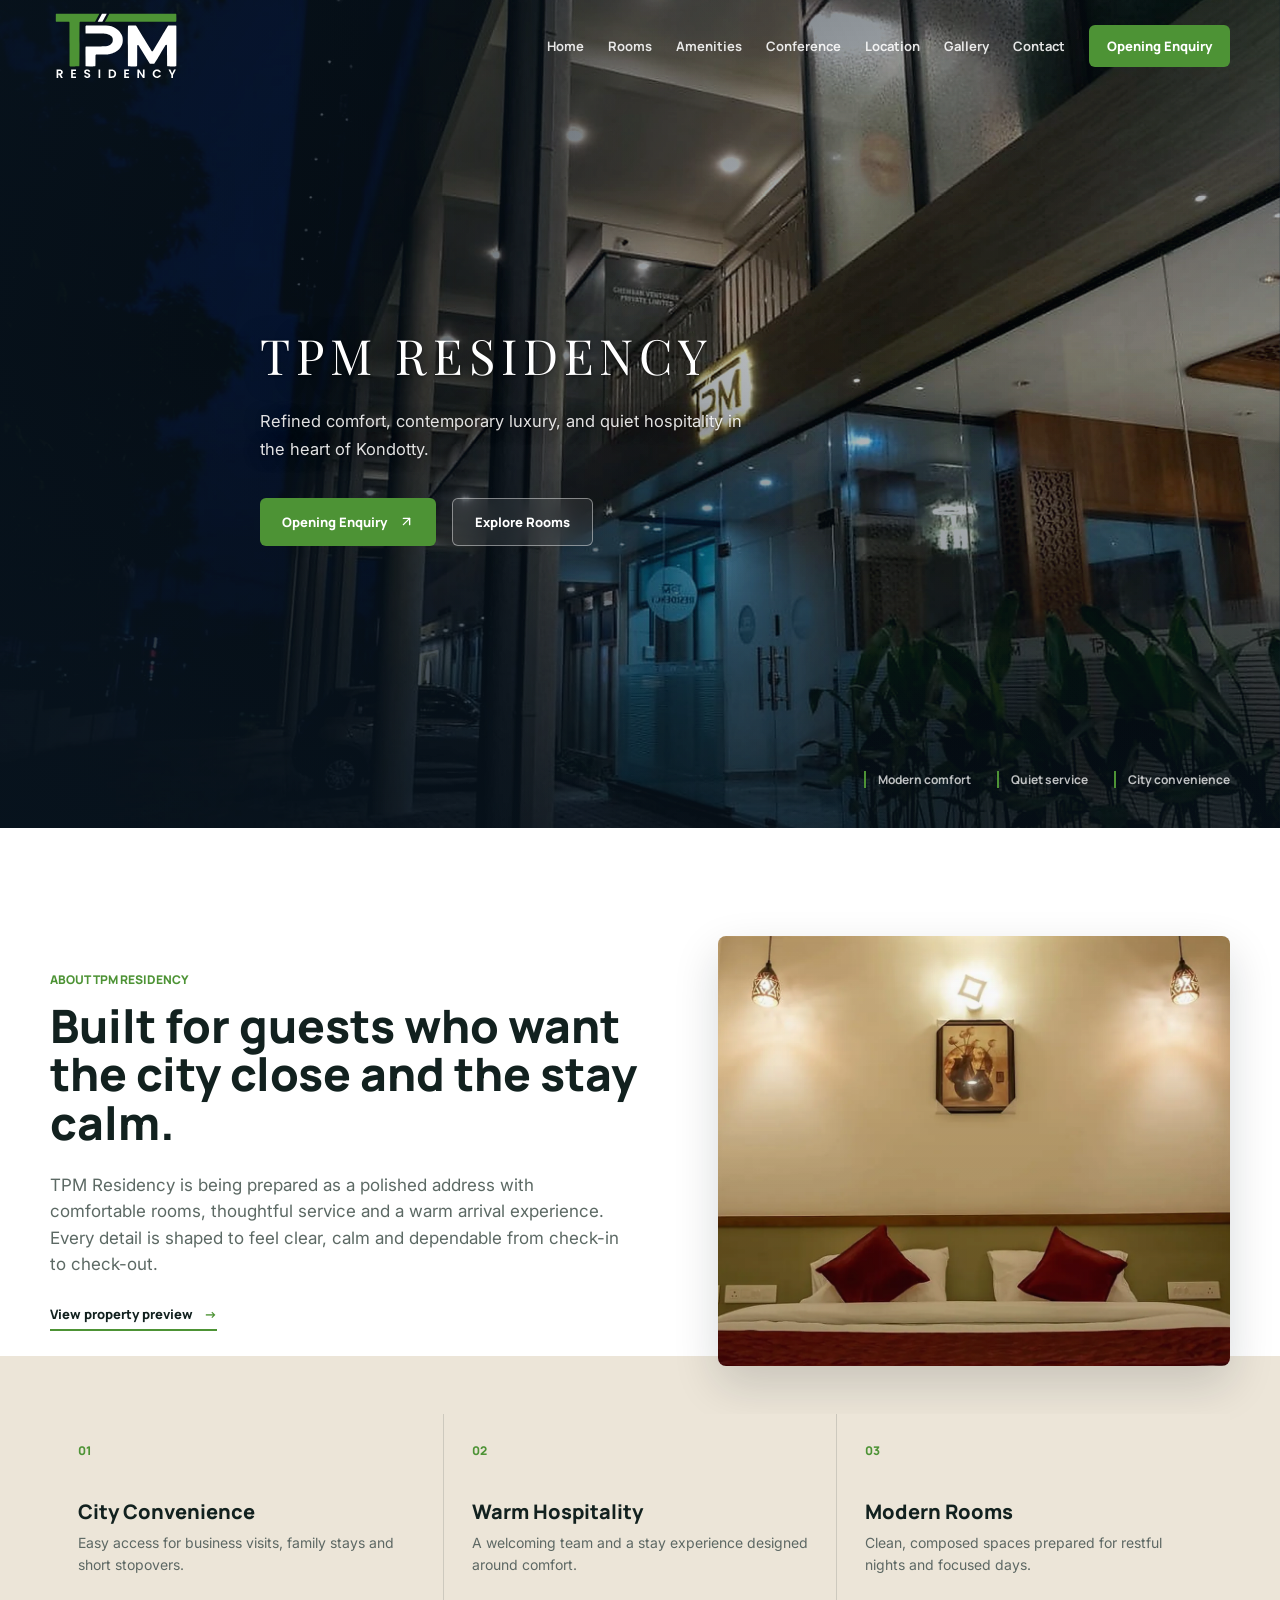
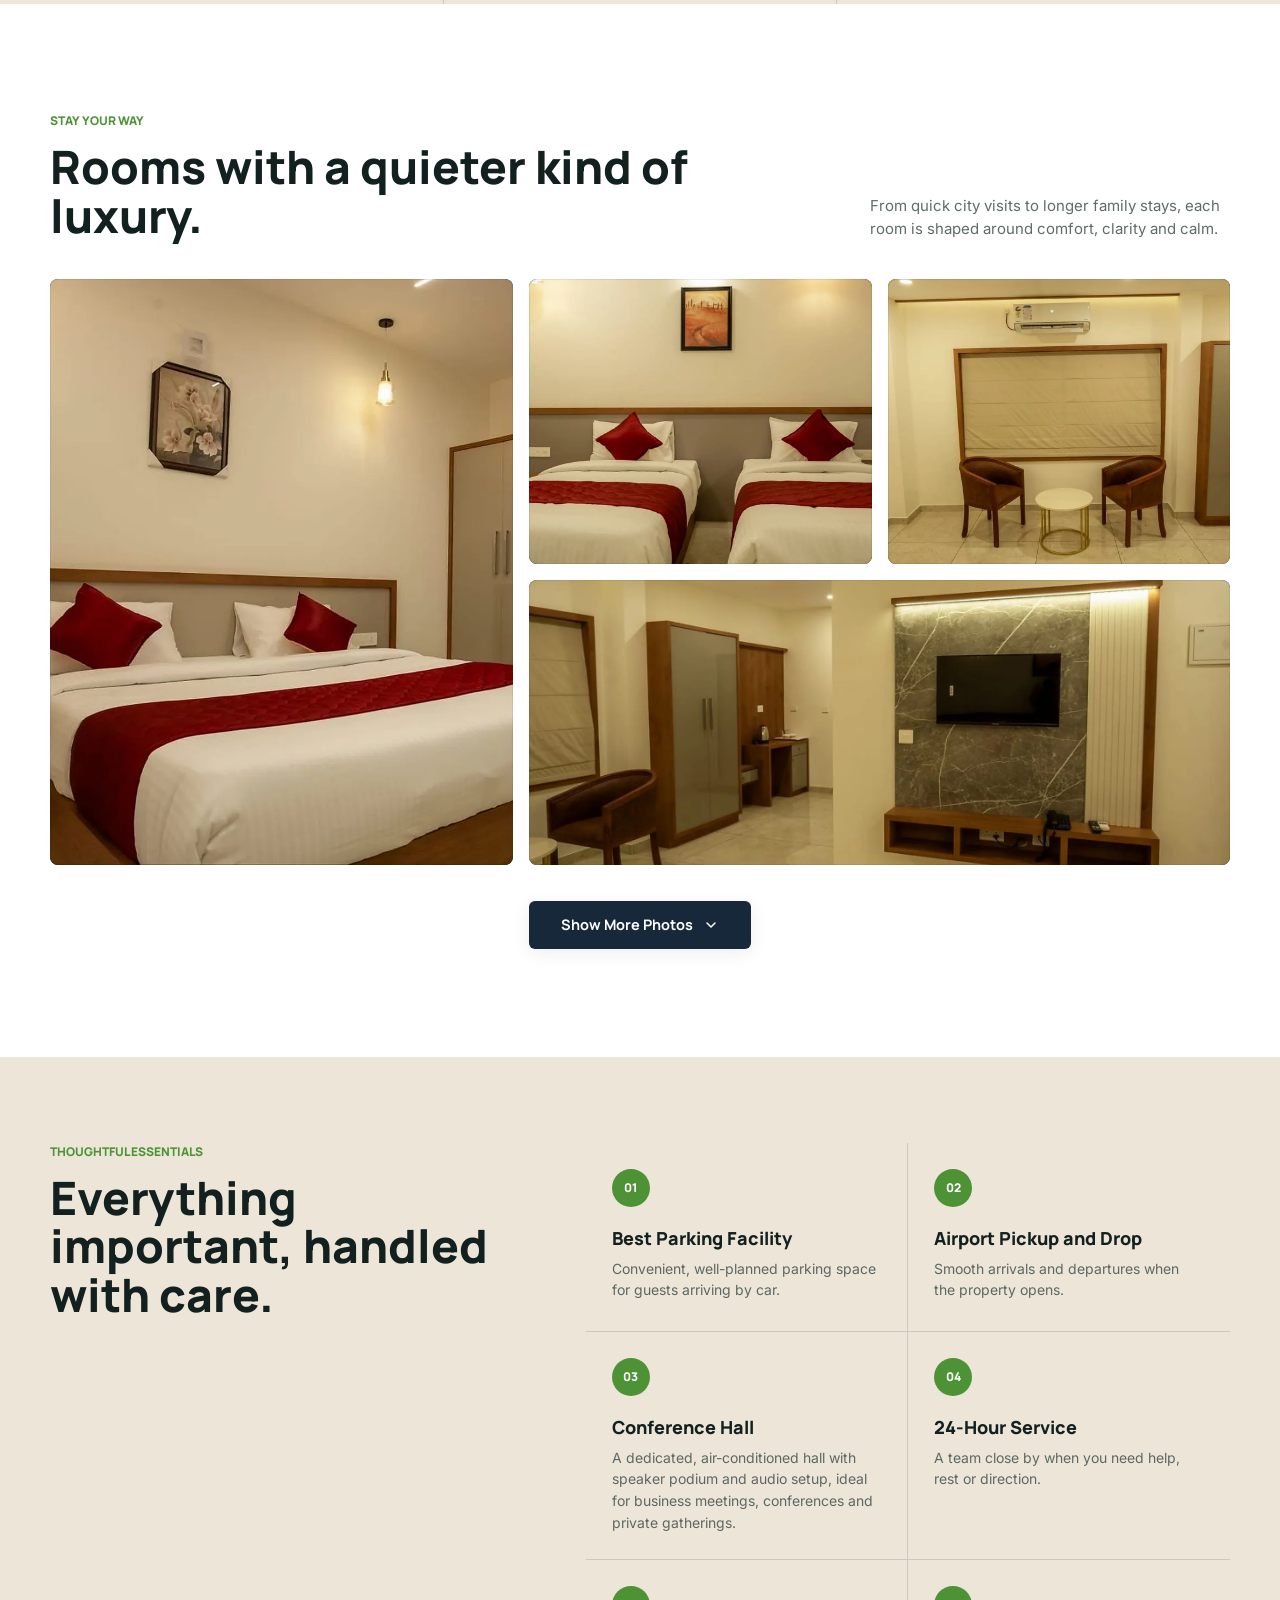
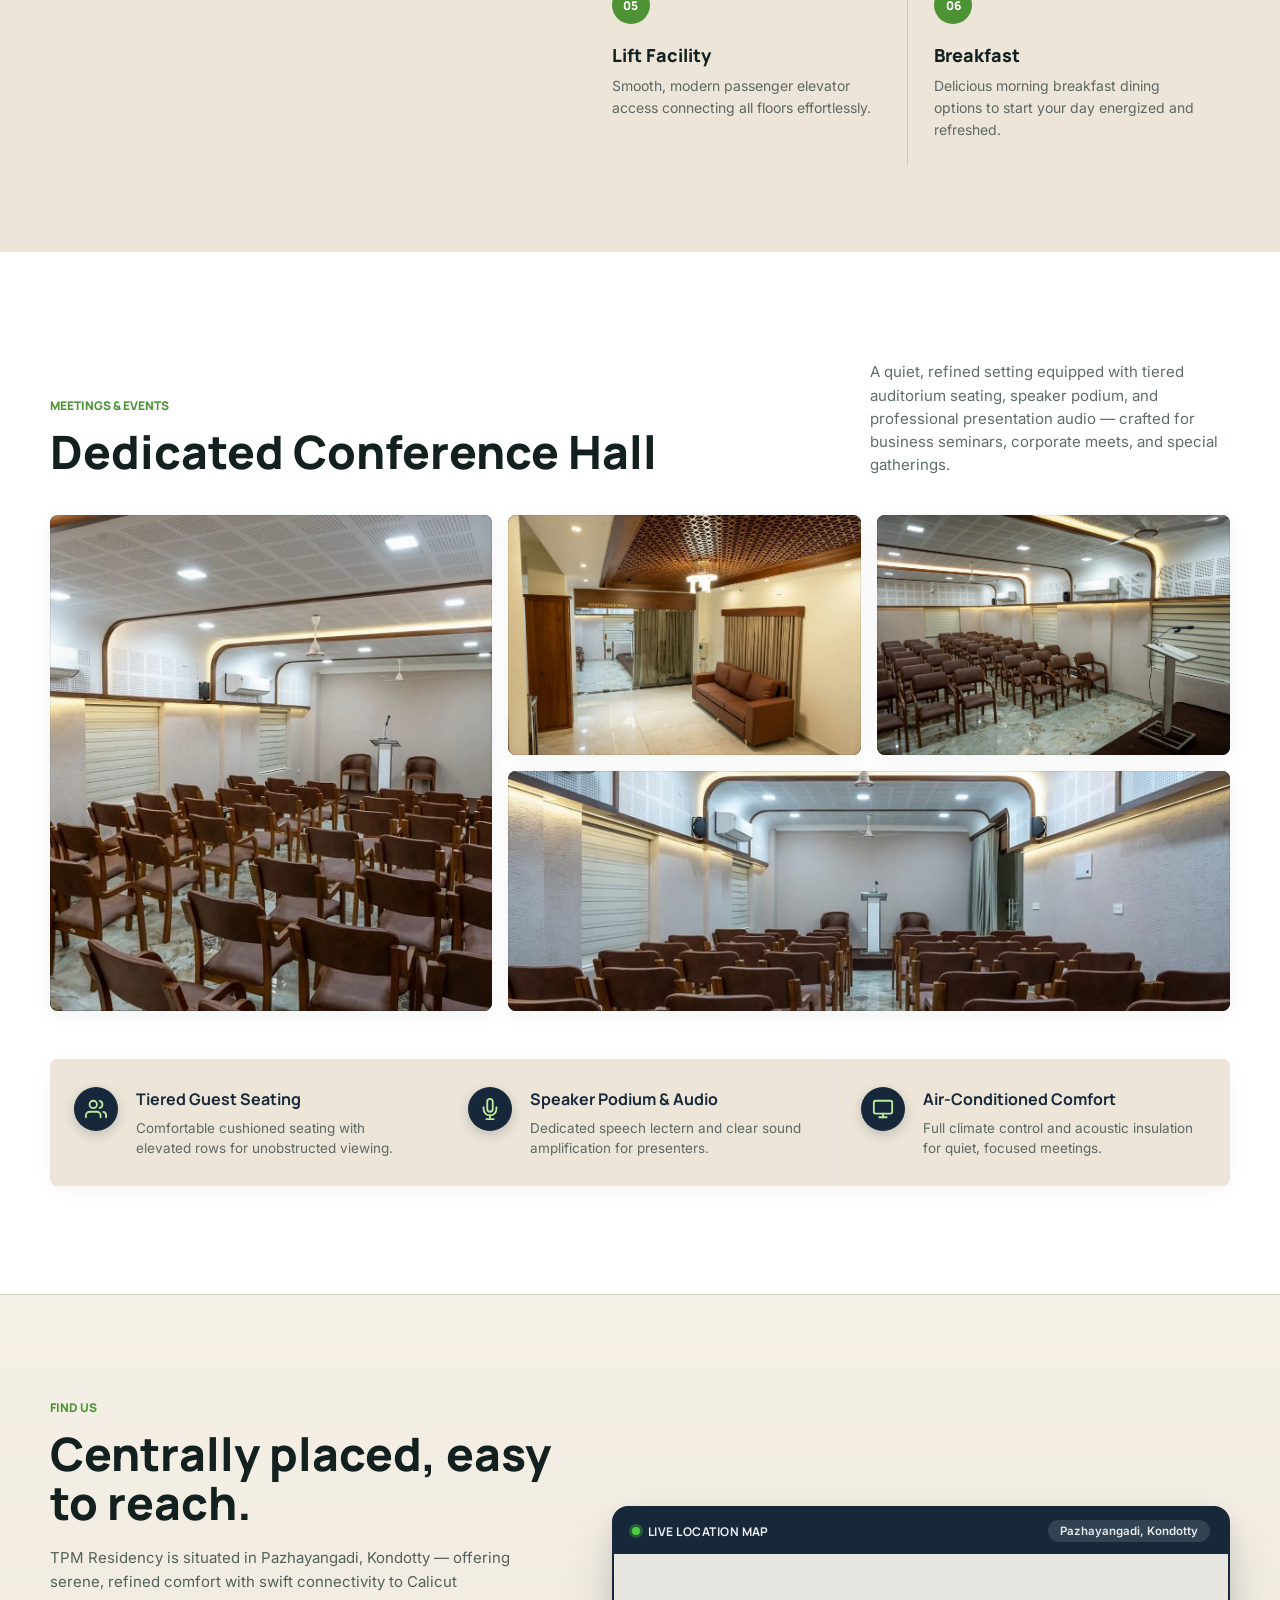
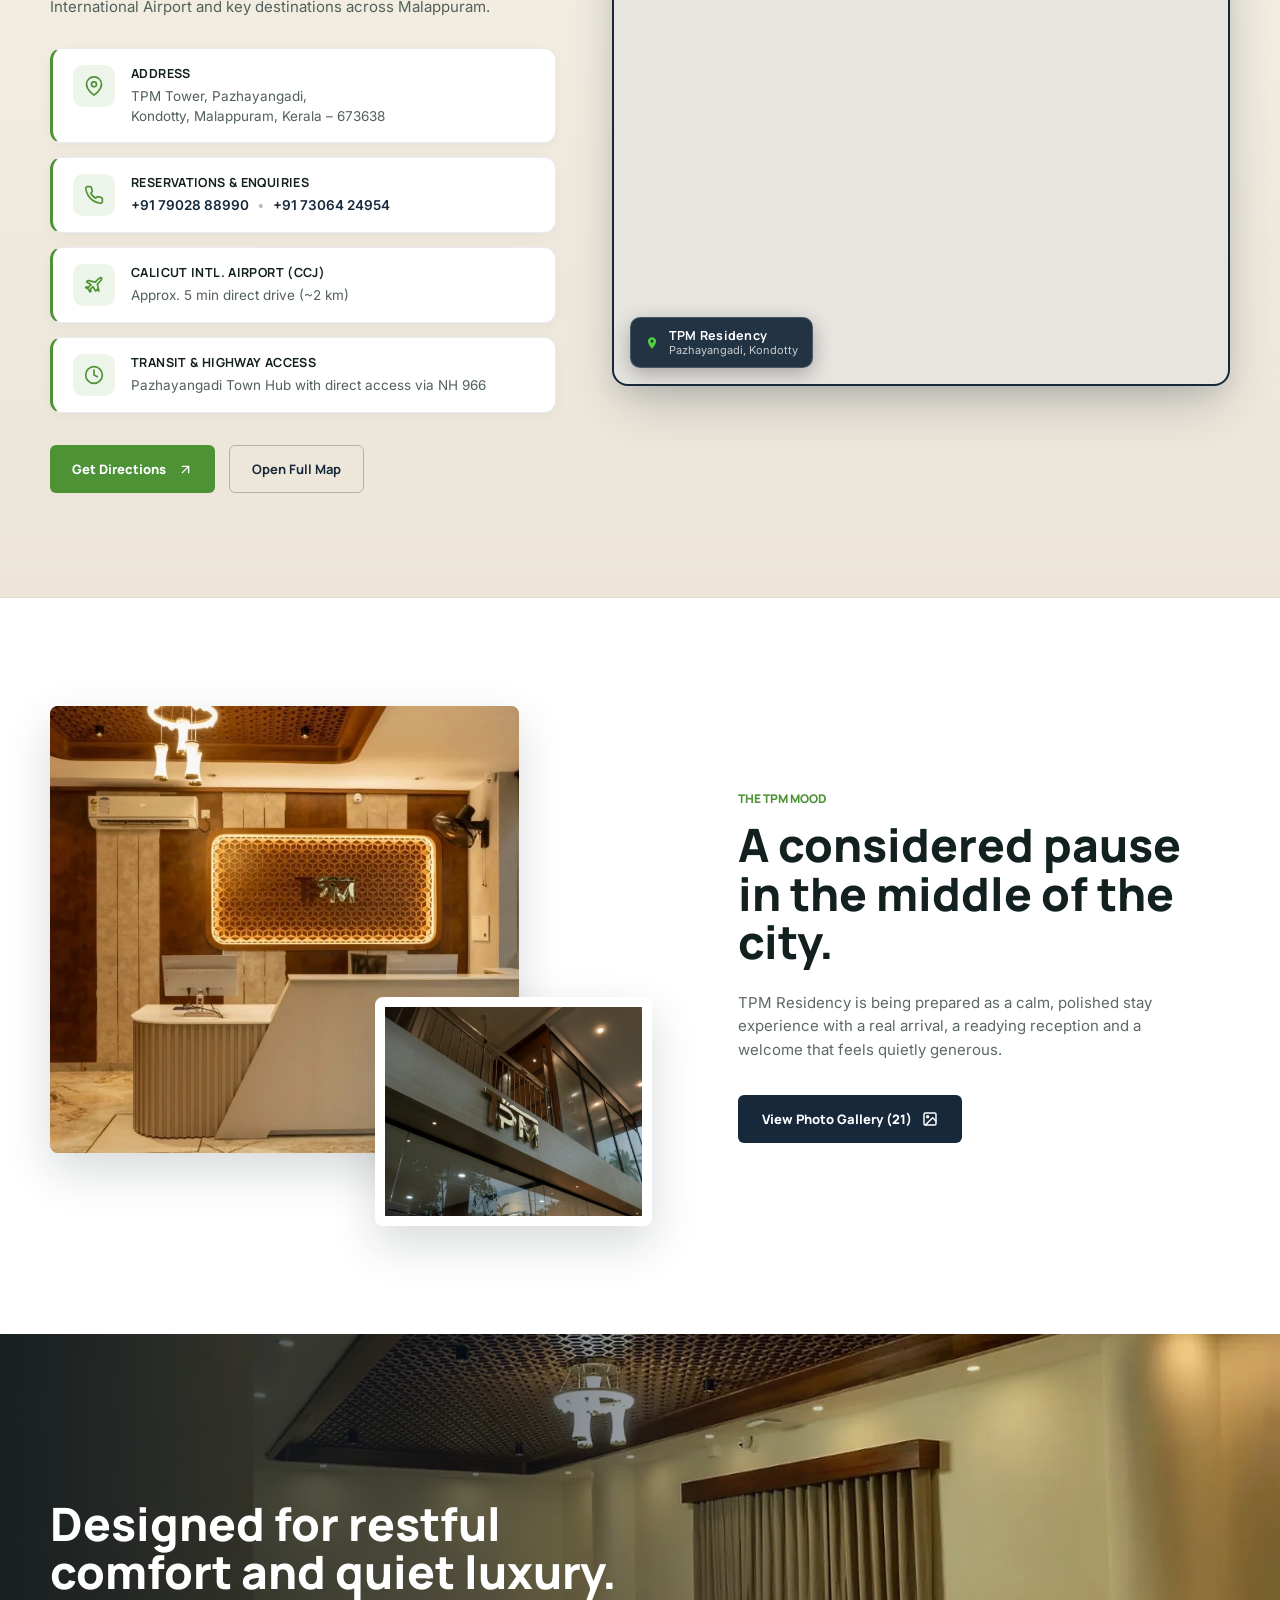
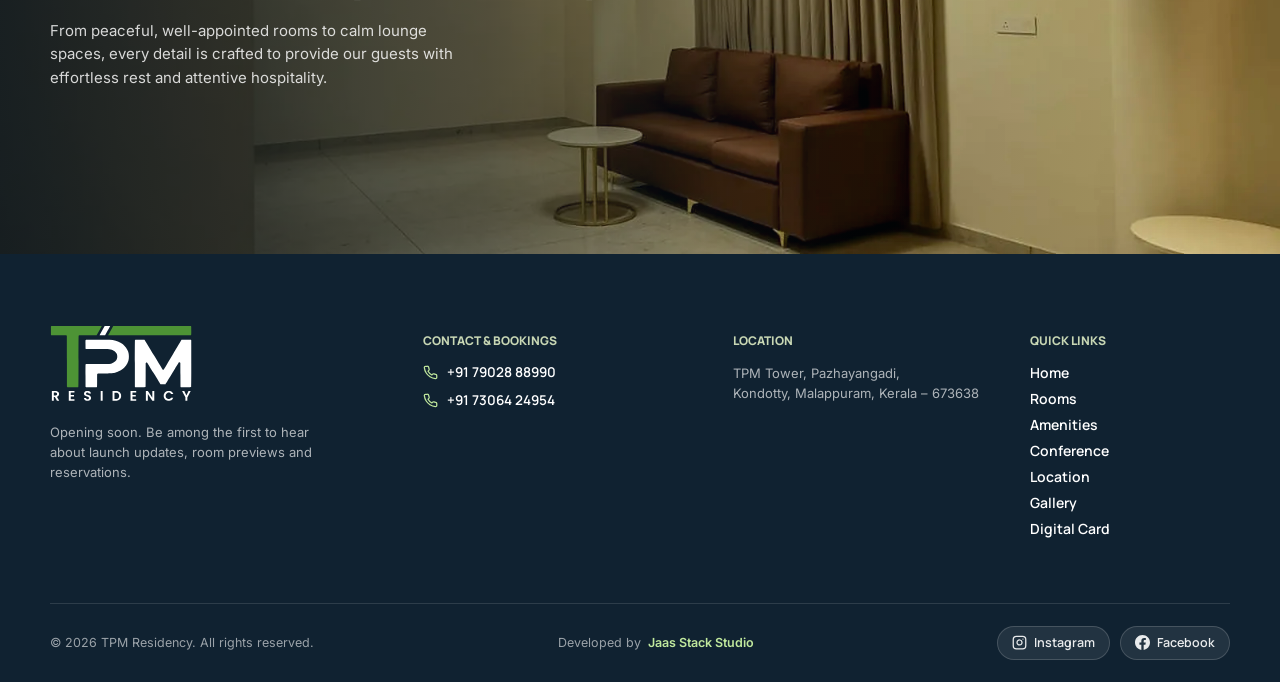
==== commit 1e17a93b: "feat: add luxury smart digital visiting card page at /card with one-tap contact save, desk QR and re" ====
--- a/index.html
+++ b/index.html
@@ -19,6 +19,12 @@
   <meta property="og:url" content="https://tpmresidency.com/">
   <meta property="og:title" content="TPM Residency | Luxury Rooms Near Kondotty">
   <meta property="og:description" content="Contemporary luxury and modern AC rooms in Pazhayangadi, Kondotty near Calicut International Airport (CCJ), Malappuram. Opening soon.">
+  <meta property="og:image" content="https://tpmresidency.com/pictures/building_1x1.jpg">
+  <meta property="og:image:secure_url" content="https://tpmresidency.com/pictures/building_1x1.jpg">
+  <meta property="og:image:type" content="image/jpeg">
+  <meta property="og:image:width" content="770">
+  <meta property="og:image:height" content="770">
+  <meta property="og:image:alt" content="TPM Residency Luxury Tower Facade in Kondotty">
   <meta property="og:image" content="https://tpmresidency.com/pictures/building_clean.webp">
   <meta property="og:image:secure_url" content="https://tpmresidency.com/pictures/building_clean.webp">
   <meta property="og:image:type" content="image/webp">
@@ -33,12 +39,12 @@
   <meta name="twitter:url" content="https://tpmresidency.com/">
   <meta name="twitter:title" content="TPM Residency | Luxury Rooms in Kondotty">
   <meta name="twitter:description" content="Modern luxury rooms, dedicated conference hall and airport proximity at TPM Residency, Pazhayangadi, Kondotty. Opening soon.">
-  <meta name="twitter:image" content="https://tpmresidency.com/pictures/building_clean.webp">
-  <meta name="twitter:image:alt" content="TPM Residency Luxury Illuminated Front Entrance and Facade in Kondotty">
-
-  <!-- Google Search Result Thumbnail Directive -->
-  <meta name="thumbnail" content="https://tpmresidency.com/pictures/building_clean.webp">
-  <link rel="image_src" href="https://tpmresidency.com/pictures/building_clean.webp">
+  <meta name="twitter:image" content="https://tpmresidency.com/pictures/building_1x1.jpg">
+  <meta name="twitter:image:alt" content="TPM Residency Luxury Tower Facade in Kondotty">
+
+  <!-- Google Search Result Thumbnail Directives (Mobile & Desktop) -->
+  <meta name="thumbnail" content="https://tpmresidency.com/pictures/building_1x1.jpg">
+  <link rel="image_src" href="https://tpmresidency.com/pictures/building_1x1.jpg">
 
   <!-- Geo-Targeting & Local SEO -->
   <meta name="geo.region" content="IN-KL">
@@ -67,6 +73,7 @@
   <link
     href="https://fonts.googleapis.com/css2?family=Manrope:wght@400;500;600;700;800&family=Inter:wght@400;500;600;700&family=Playfair+Display:wght@400;500;600;700&display=swap"
     rel="stylesheet">
+  <link rel="preload" as="image" type="image/jpeg" href="pictures/building_1x1.jpg">
   <link rel="preload" as="image" type="image/webp" href="assets/tpm-hero-entrance.webp">
   <link rel="stylesheet" href="styles.css?v=8.8">
 
@@ -87,23 +94,36 @@
     "url": "https://tpmresidency.com/",
     "logo": "https://tpmresidency.com/Logo%20folder/tpm-residency-logo.svg",
     "image": [
+      "https://tpmresidency.com/pictures/building_1x1.jpg",
+      "https://tpmresidency.com/pictures/building_4x3.jpg",
+      "https://tpmresidency.com/pictures/building_16x9.jpg",
+      "https://tpmresidency.com/pictures/building_clean.jpg",
       "https://tpmresidency.com/pictures/building_clean.webp",
+      "https://tpmresidency.com/pictures/reception_clean.webp",
       "https://tpmresidency.com/pictures/Others/photo_2026-10-21_13-35-55.webp",
       "https://tpmresidency.com/pictures/Others/photo_2026-10-21_13-28-59.webp"
     ],
-    "photo": "https://tpmresidency.com/pictures/building_clean.webp",
+    "photo": "https://tpmresidency.com/pictures/building_1x1.jpg",
     "primaryImageOfPage": {
       "@type": "ImageObject",
-      "contentUrl": "https://tpmresidency.com/pictures/building_clean.webp",
-      "url": "https://tpmresidency.com/pictures/building_clean.webp",
-      "thumbnailUrl": "https://tpmresidency.com/pictures/building_clean.webp",
-      "width": 1280,
-      "height": 853,
-      "caption": "TPM Residency Luxury Illuminated Front Entrance and Facade - Pazhayangadi, Kondotty"
+      "contentUrl": "https://tpmresidency.com/pictures/building_1x1.jpg",
+      "url": "https://tpmresidency.com/pictures/building_1x1.jpg",
+      "thumbnailUrl": "https://tpmresidency.com/pictures/building_1x1.jpg",
+      "width": 770,
+      "height": 770,
+      "caption": "TPM Residency Luxury Tower Facade - Pazhayangadi, Kondotty"
     },
     "description": "TPM Residency offers premier luxury rooms in Pazhayangadi, Kondotty near Calicut International Airport (CCJ), Malappuram. Modern AC rooms, dedicated conference hall & 24-hour service.",
     "telephone": "+91 79028 88990",
     "email": "tpmresidency@gmail.com",
+    "aggregateRating": {
+      "@type": "AggregateRating",
+      "ratingValue": "5.0",
+      "bestRating": "5",
+      "worstRating": "1",
+      "ratingCount": 3,
+      "reviewCount": 3
+    },
     "address": {
       "@type": "PostalAddress",
       "streetAddress": "TPM Tower, Pazhayangadi",
@@ -635,6 +655,7 @@
         <a href="#conference">Conference</a>
         <a href="#location">Location</a>
         <a href="#gallery">Gallery</a>
+        <a href="/card">Digital Card</a>
       </div>
     </div>
 
